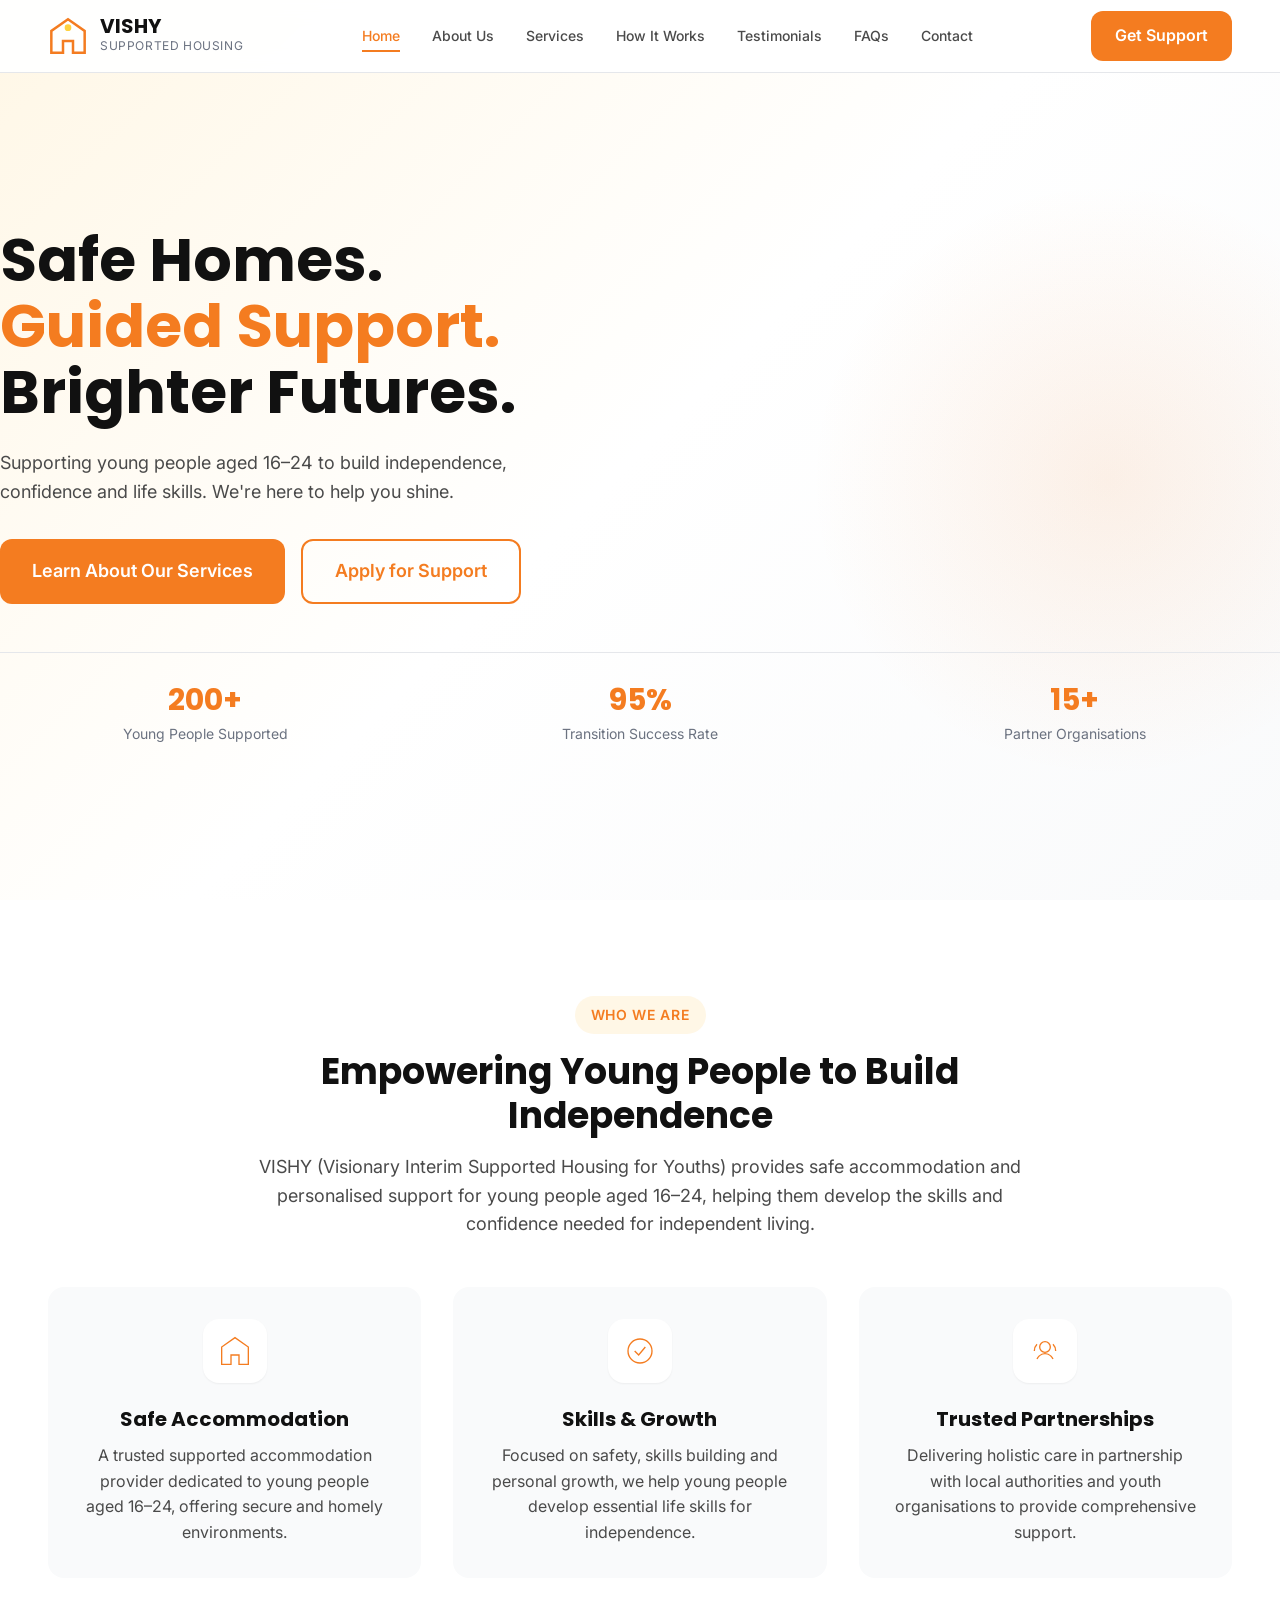
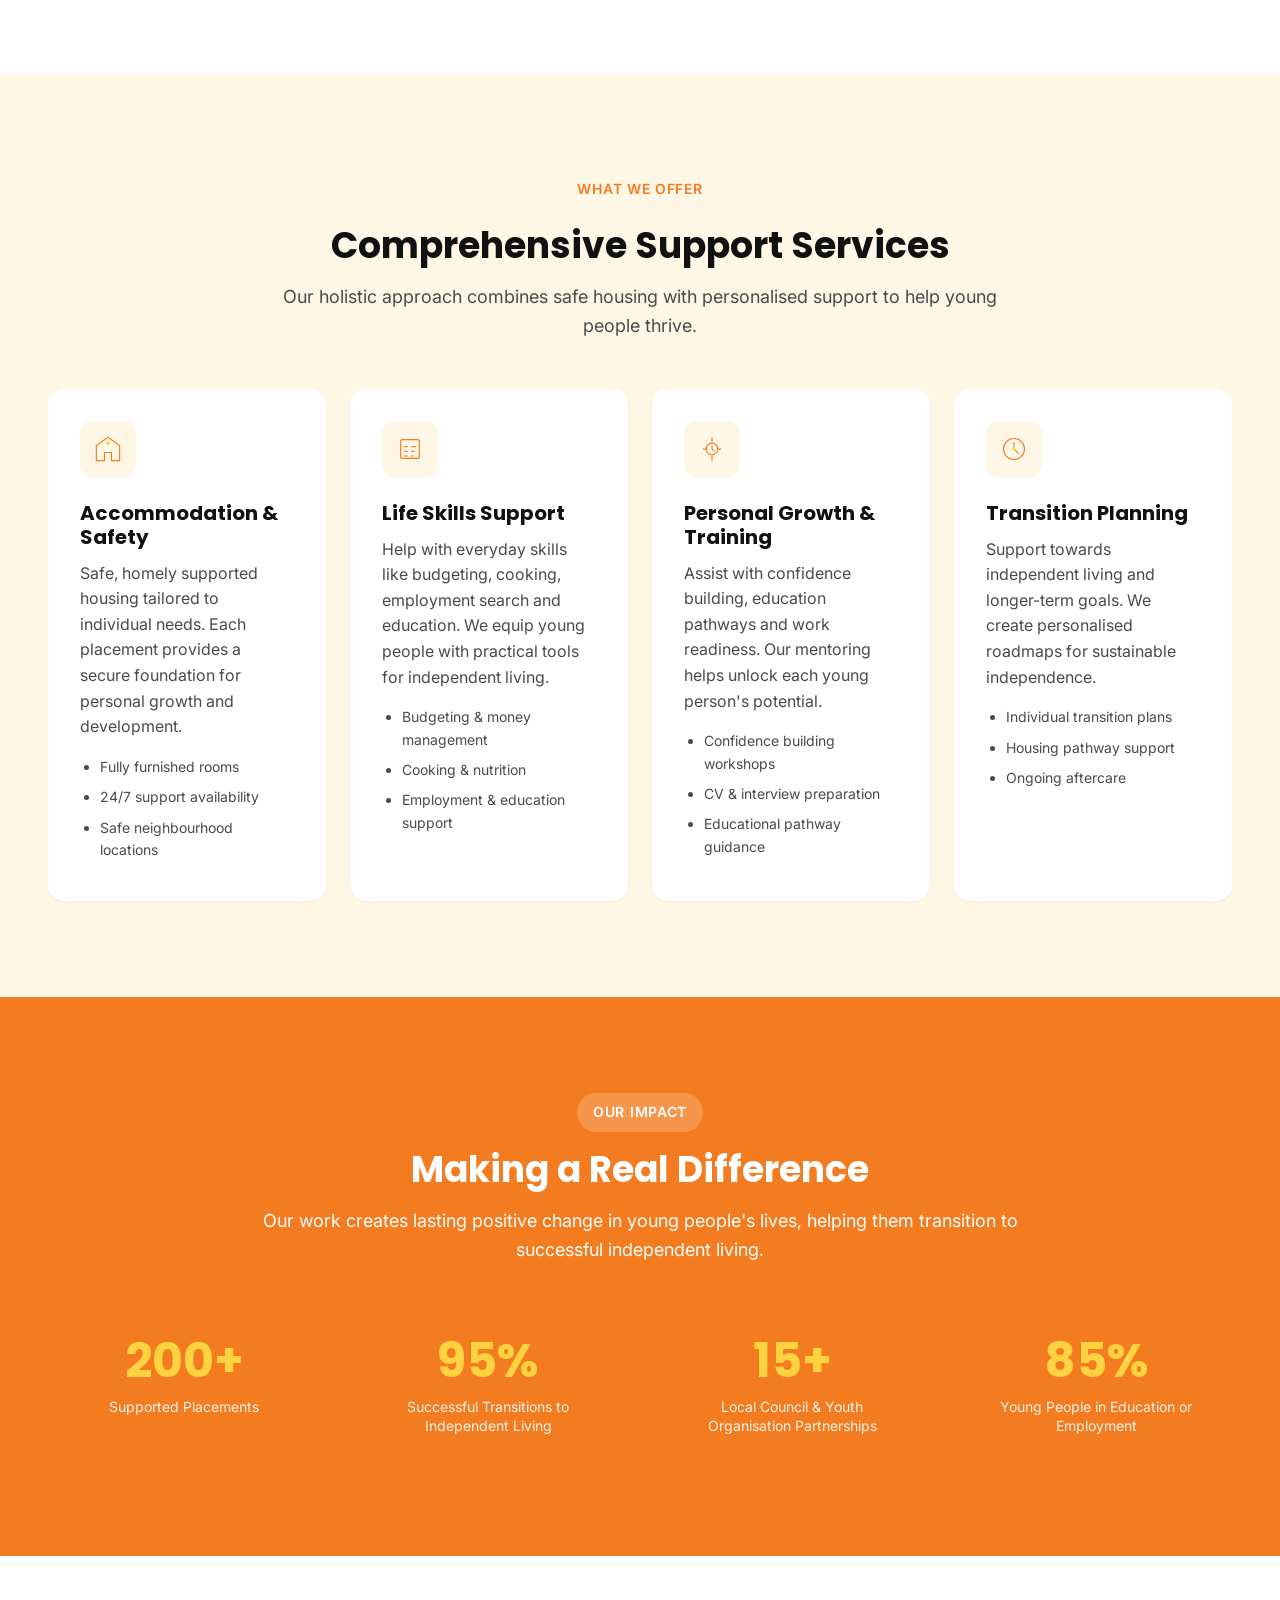
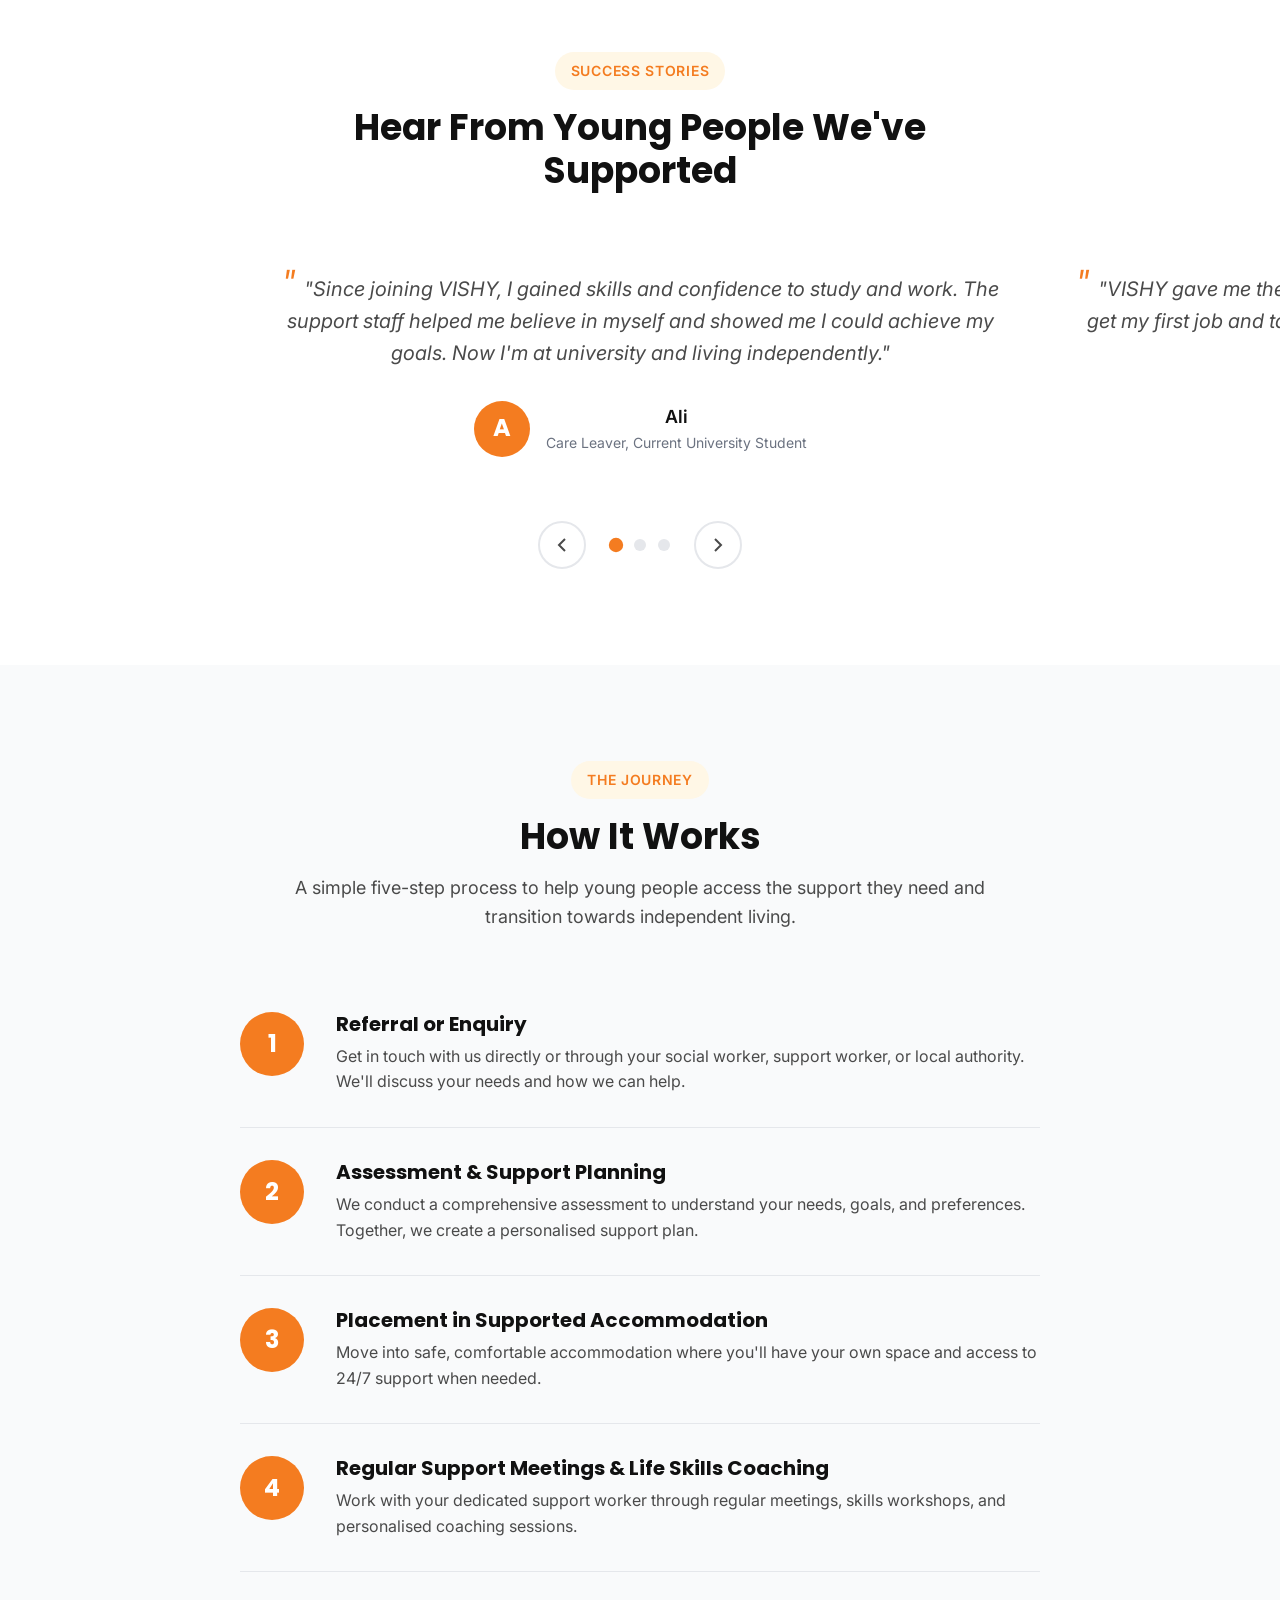
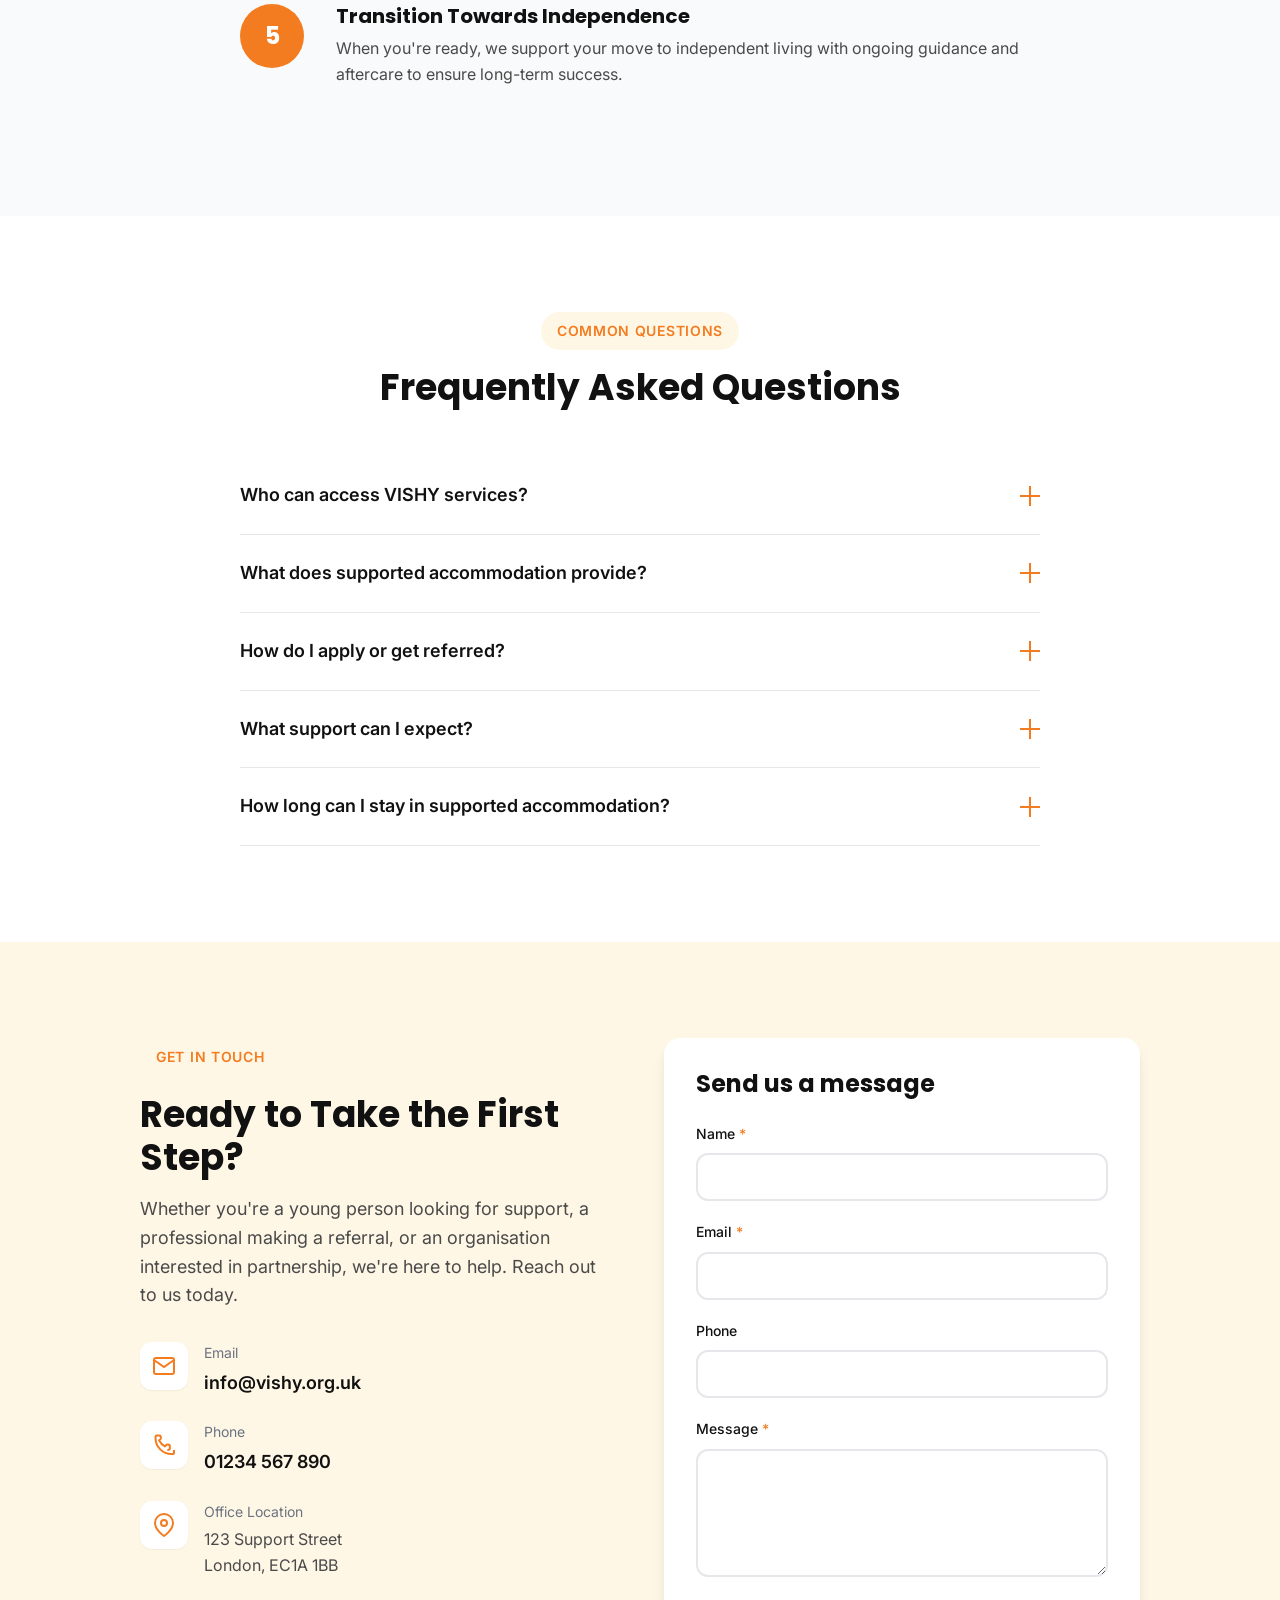
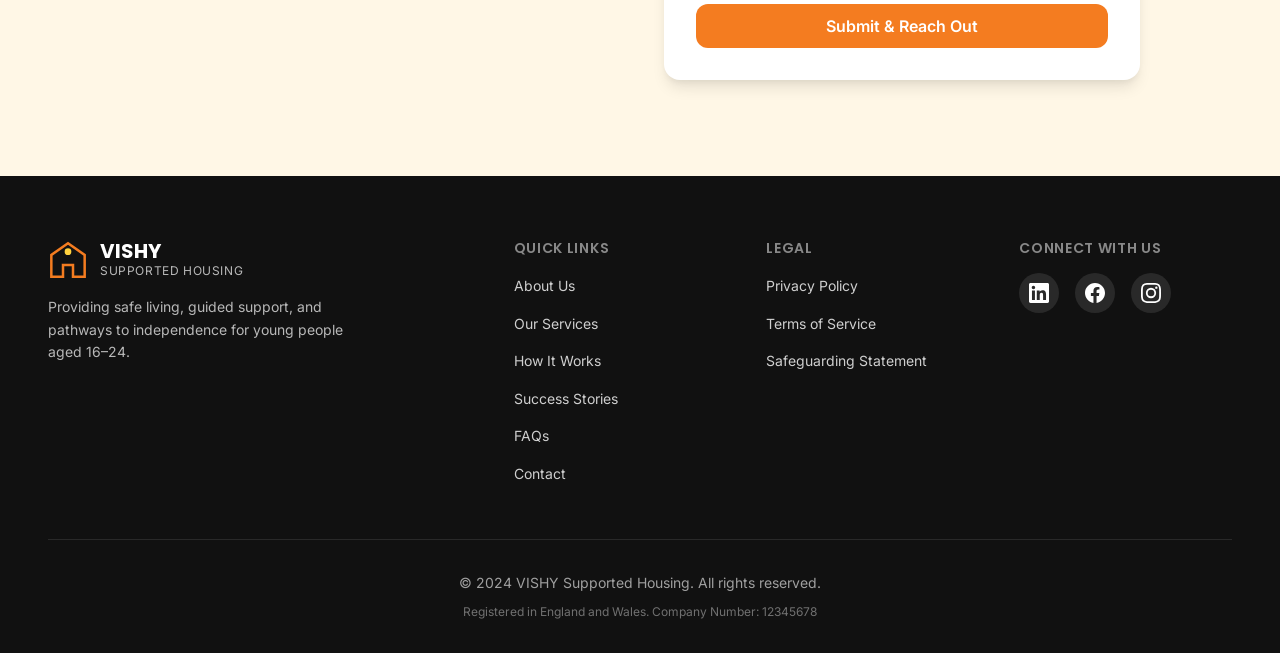
==== index.html @ ad8cf8cb "Initial commit: VISHY Supported Housing Website complete build" ====
<!DOCTYPE html>
<html lang="en">
<head>
  <meta charset="UTF-8">
  <meta name="viewport" content="width=device-width, initial-scale=1.0">
  <meta name="description" content="VISHY - Visionary Interim Supported Housing for Youths. Safe homes, guided support, and brighter futures for young people aged 16-24.">
  <meta name="keywords" content="supported housing, young people, care leavers, youth accommodation, independence, life skills">
  <meta name="author" content="VISHY">
  <meta name="theme-color" content="#F47C20">
  
  <title>VISHY - Safe Homes. Guided Support. Brighter Futures.</title>
  
  <!-- Google Fonts -->
  <link rel="preconnect" href="https://fonts.googleapis.com">
  <link rel="preconnect" href="https://fonts.gstatic.com" crossorigin>
  <link href="https://fonts.googleapis.com/css2?family=Inter:wght@400;500;600;700&family=Poppins:wght@400;500;600;700&display=swap" rel="stylesheet">
  
  <!-- Stylesheet -->
  <link rel="stylesheet" href="css/style.css">
</head>
<body>
  <!-- Skip to main content link for accessibility -->
  <a href="#main-content" class="skip-link">Skip to main content</a>

  <!-- Header & Navigation -->
  <header class="header" role="banner">
    <div class="container header-container">
      <a href="#" class="logo" aria-label="VISHY - Visionary Interim Supported Housing for Youths Home">
        <svg class="logo-icon" viewBox="0 0 48 48" fill="none" xmlns="http://www.w3.org/2000/svg" aria-hidden="true">
          <path d="M24 4L4 18V44H18V30H30V44H44V18L24 4Z" stroke="currentColor" stroke-width="3" fill="none"/>
          <circle cx="24" cy="14" r="4" fill="#FFD23F"/>
        </svg>
        <div class="logo-text">
          <span class="logo-name">VISHY</span>
          <span class="logo-tagline">Supported Housing</span>
        </div>
      </a>

      <nav class="main-nav" role="navigation" aria-label="Main navigation">
        <button class="mobile-menu-toggle" aria-expanded="false" aria-controls="nav-menu" aria-label="Toggle menu">
          <span class="hamburger"></span>
          <span class="hamburger"></span>
          <span class="hamburger"></span>
        </button>
        
        <ul class="nav-menu" id="nav-menu" role="menubar">
          <li role="none"><a href="#home" class="nav-link active" role="menuitem" aria-current="page">Home</a></li>
          <li role="none"><a href="#about" class="nav-link" role="menuitem">About Us</a></li>
          <li role="none"><a href="#services" class="nav-link" role="menuitem">Services</a></li>
          <li role="none"><a href="#how-it-works" class="nav-link" role="menuitem">How It Works</a></li>
          <li role="none"><a href="#testimonials" class="nav-link" role="menuitem">Testimonials</a></li>
          <li role="none"><a href="#faq" class="nav-link" role="menuitem">FAQs</a></li>
          <li role="none"><a href="#contact" class="nav-link" role="menuitem">Contact</a></li>
        </ul>
      </nav>

      <a href="#contact" class="btn btn-primary header-cta">Get Support</a>
    </div>
  </header>

  <main id="main-content">
    <!-- Hero Section -->
    <section id="home" class="hero" aria-labelledby="hero-heading">
      <div class="hero-background" aria-hidden="true">
        <div class="hero-gradient"></div>
      </div>
      <div class="container hero-container">
        <div class="hero-content">
          <h1 id="hero-heading" class="hero-title">
            Safe Homes.<br>
            <span class="highlight">Guided Support.</span><br>
            Brighter Futures.
          </h1>
          <p class="hero-subtitle">
            Supporting young people aged 16–24 to build independence, confidence and life skills. 
            We're here to help you shine.
          </p>
          <div class="hero-ctas">
            <a href="#services" class="btn btn-primary btn-lg">Learn About Our Services</a>
            <a href="#contact" class="btn btn-secondary btn-lg">Apply for Support</a>
          </div>
        </div>
        <div class="hero-stats" role="region" aria-label="Key statistics">
          <div class="stat-item">
            <span class="stat-number">200+</span>
            <span class="stat-label">Young People Supported</span>
          </div>
          <div class="stat-item">
            <span class="stat-number">95%</span>
            <span class="stat-label">Transition Success Rate</span>
          </div>
          <div class="stat-item">
            <span class="stat-number">15+</span>
            <span class="stat-label">Partner Organisations</span>
          </div>
        </div>
      </div>
    </section>

    <!-- About Section -->
    <section id="about" class="about section-padding" aria-labelledby="about-heading">
      <div class="container">
        <div class="section-header">
          <span class="section-tag">Who We Are</span>
          <h2 id="about-heading" class="section-title">Empowering Young People to Build Independence</h2>
          <p class="section-intro">
            VISHY (Visionary Interim Supported Housing for Youths) provides safe accommodation 
            and personalised support for young people aged 16–24, helping them develop the skills 
            and confidence needed for independent living.
          </p>
        </div>

        <div class="about-grid">
          <div class="about-card">
            <div class="about-icon" aria-hidden="true">
              <svg viewBox="0 0 48 48" fill="none">
                <path d="M24 4L4 18V44H18V30H30V44H44V18L24 4Z" stroke="#F47C20" stroke-width="2" fill="none"/>
              </svg>
            </div>
            <h3 class="about-card-title">Safe Accommodation</h3>
            <p class="about-card-text">
              A trusted supported accommodation provider dedicated to young people aged 16–24, 
              offering secure and homely environments.
            </p>
          </div>

          <div class="about-card">
            <div class="about-icon" aria-hidden="true">
              <svg viewBox="0 0 48 48" fill="none">
                <circle cx="24" cy="24" r="18" stroke="#F47C20" stroke-width="2" fill="none"/>
                <path d="M16 24L22 30L32 18" stroke="#F47C20" stroke-width="2" fill="none"/>
              </svg>
            </div>
            <h3 class="about-card-title">Skills & Growth</h3>
            <p class="about-card-text">
              Focused on safety, skills building and personal growth, we help young people 
              develop essential life skills for independence.
            </p>
          </div>

          <div class="about-card">
            <div class="about-icon" aria-hidden="true">
              <svg viewBox="0 0 48 48" fill="none">
                <path d="M12 36C12 36 16 28 24 28C32 28 36 36 36 36" stroke="#F47C20" stroke-width="2" fill="none"/>
                <circle cx="24" cy="18" r="8" stroke="#F47C20" stroke-width="2" fill="none"/>
                <path d="M36 14C38 16 40 20 40 24" stroke="#F47C20" stroke-width="2" fill="none"/>
                <path d="M12 14C10 16 8 20 8 24" stroke="#F47C20" stroke-width="2" fill="none"/>
              </svg>
            </div>
            <h3 class="about-card-title">Trusted Partnerships</h3>
            <p class="about-card-text">
              Delivering holistic care in partnership with local authorities and youth 
              organisations to provide comprehensive support.
            </p>
          </div>
        </div>
      </div>
    </section>

    <!-- Services Section -->
    <section id="services" class="services section-padding" aria-labelledby="services-heading">
      <div class="container">
        <div class="section-header">
          <span class="section-tag">What We Offer</span>
          <h2 id="services-heading" class="section-title">Comprehensive Support Services</h2>
          <p class="section-intro">
            Our holistic approach combines safe housing with personalised support 
            to help young people thrive.
          </p>
        </div>

        <div class="services-grid">
          <article class="service-card">
            <div class="service-icon" aria-hidden="true">
              <svg viewBox="0 0 48 48" fill="none">
                <path d="M24 4L4 18V44H18V30H30V44H44V18L24 4Z" stroke="#F47C20" stroke-width="2" fill="none"/>
                <circle cx="24" cy="14" r="3" fill="#FFD23F"/>
              </svg>
            </div>
            <h3 class="service-title">Accommodation & Safety</h3>
            <p class="service-description">
              Safe, homely supported housing tailored to individual needs. Each placement 
              provides a secure foundation for personal growth and development.
            </p>
            <ul class="service-features">
              <li>Fully furnished rooms</li>
              <li>24/7 support availability</li>
              <li>Safe neighbourhood locations</li>
            </ul>
          </article>

          <article class="service-card">
            <div class="service-icon" aria-hidden="true">
              <svg viewBox="0 0 48 48" fill="none">
                <rect x="8" y="8" width="32" height="32" rx="2" stroke="#F47C20" stroke-width="2" fill="none"/>
                <path d="M14 20H20" stroke="#F47C20" stroke-width="2"/>
                <path d="M14 28H20" stroke="#F47C20" stroke-width="2"/>
                <path d="M14 36H20" stroke="#F47C20" stroke-width="2"/>
                <path d="M26 20L34 20" stroke="#F47C20" stroke-width="2"/>
                <path d="M26 28L32 28" stroke="#F47C20" stroke-width="2"/>
                <path d="M26 36L30 36" stroke="#F47C20" stroke-width="2"/>
              </svg>
            </div>
            <h3 class="service-title">Life Skills Support</h3>
            <p class="service-description">
              Help with everyday skills like budgeting, cooking, employment search and education. 
              We equip young people with practical tools for independent living.
            </p>
            <ul class="service-features">
              <li>Budgeting & money management</li>
              <li>Cooking & nutrition</li>
              <li>Employment & education support</li>
            </ul>
          </article>

          <article class="service-card">
            <div class="service-icon" aria-hidden="true">
              <svg viewBox="0 0 48 48" fill="none">
                <path d="M24 4V12" stroke="#F47C20" stroke-width="2"/>
                <path d="M24 36V44" stroke="#F47C20" stroke-width="2"/>
                <path d="M8 24H16" stroke="#F47C20" stroke-width="2"/>
                <path d="M32 24H40" stroke="#F47C20" stroke-width="2"/>
                <circle cx="24" cy="24" r="10" stroke="#F47C20" stroke-width="2" fill="none"/>
                <path d="M24 18V24L28 28" stroke="#F47C20" stroke-width="2"/>
              </svg>
            </div>
            <h3 class="service-title">Personal Growth & Training</h3>
            <p class="service-description">
              Assist with confidence building, education pathways and work readiness. 
              Our mentoring helps unlock each young person's potential.
            </p>
            <ul class="service-features">
              <li>Confidence building workshops</li>
              <li>CV & interview preparation</li>
              <li>Educational pathway guidance</li>
            </ul>
          </article>

          <article class="service-card">
            <div class="service-icon" aria-hidden="true">
              <svg viewBox="0 0 48 48" fill="none">
                <circle cx="24" cy="24" r="18" stroke="#F47C20" stroke-width="2" fill="none"/>
                <path d="M24 12V24L32 32" stroke="#F47C20" stroke-width="2"/>
                <circle cx="24" cy="24" r="3" fill="#FFD23F"/>
              </svg>
            </div>
            <h3 class="service-title">Transition Planning</h3>
            <p class="service-description">
              Support towards independent living and longer-term goals. We create 
              personalised roadmaps for sustainable independence.
            </p>
            <ul class="service-features">
              <li>Individual transition plans</li>
              <li>Housing pathway support</li>
              <li>Ongoing aftercare</li>
            </ul>
          </article>
        </div>
      </div>
    </section>

    <!-- Impact Section -->
    <section id="impact" class="impact section-padding" aria-labelledby="impact-heading">
      <div class="container">
        <div class="section-header">
          <span class="section-tag">Our Impact</span>
          <h2 id="impact-heading" class="section-title">Making a Real Difference</h2>
          <p class="section-intro">
            Our work creates lasting positive change in young people's lives, 
            helping them transition to successful independent living.
          </p>
        </div>

        <div class="impact-stats">
          <div class="impact-stat">
            <span class="impact-number" aria-label="Over 200">200+</span>
            <span class="impact-label">Supported Placements</span>
          </div>
          <div class="impact-stat">
            <span class="impact-number" aria-label="95 percent">95%</span>
            <span class="impact-label">Successful Transitions to Independent Living</span>
          </div>
          <div class="impact-stat">
            <span class="impact-number" aria-label="Over 15">15+</span>
            <span class="impact-label">Local Council & Youth Organisation Partnerships</span>
          </div>
          <div class="impact-stat">
            <span class="impact-number" aria-label="85 percent">85%</span>
            <span class="impact-label">Young People in Education or Employment</span>
          </div>
        </div>
      </div>
    </section>

    <!-- Testimonials Section -->
    <section id="testimonials" class="testimonials section-padding" aria-labelledby="testimonials-heading">
      <div class="container">
        <div class="section-header">
          <span class="section-tag">Success Stories</span>
          <h2 id="testimonials-heading" class="section-title">Hear From Young People We've Supported</h2>
        </div>

        <div class="testimonials-carousel" role="region" aria-label="Testimonials carousel">
          <div class="testimonials-track" id="testimonials-track">
            <article class="testimonial-card" aria-label="Testimonial from Ali">
              <blockquote class="testimonial-quote">
                <p>"Since joining VISHY, I gained skills and confidence to study and work. 
                The support staff helped me believe in myself and showed me I could achieve my goals. 
                Now I'm at university and living independently."</p>
              </blockquote>
              <footer class="testimonial-author">
                <div class="author-avatar" aria-hidden="true">
                  <span>A</span>
                </div>
                <div class="author-info">
                  <cite class="author-name">Ali</cite>
                  <span class="author-role">Care Leaver, Current University Student</span>
                </div>
              </footer>
            </article>

            <article class="testimonial-card" aria-label="Testimonial from Jordan">
              <blockquote class="testimonial-quote">
                <p>"VISHY gave me the stability I needed to focus on my future. 
                They helped me get my first job and taught me how to manage my money. 
                I'm now in my own flat and doing really well."</p>
              </blockquote>
              <footer class="testimonial-author">
                <div class="author-avatar" aria-hidden="true">
                  <span>J</span>
                </div>
                <div class="author-info">
                  <cite class="author-name">Jordan</cite>
                  <span class="author-role">Former Resident, Now Independent</span>
                </div>
              </footer>
            </article>

            <article class="testimonial-card" aria-label="Testimonial from Sarah">
              <blockquote class="testimonial-quote">
                <p>"The staff at VISHY really cared about me. They listened and helped me 
                work through my challenges. I learned so much about myself and what I'm capable of. 
                I'll always be grateful for their support."</p>
              </blockquote>
              <footer class="testimonial-author">
                <div class="author-avatar" aria-hidden="true">
                  <span>S</span>
                </div>
                <div class="author-info">
                  <cite class="author-name">Sarah</cite>
                  <span class="author-role">Former Resident, Healthcare Apprentice</span>
                </div>
              </footer>
            </article>
          </div>

          <div class="carousel-controls">
            <button class="carousel-btn carousel-prev" aria-label="Previous testimonial" aria-controls="testimonials-track">
              <svg viewBox="0 0 24 24" fill="none" aria-hidden="true">
                <path d="M15 18L9 12L15 6" stroke="currentColor" stroke-width="2"/>
              </svg>
            </button>
            <div class="carousel-dots" role="tablist" aria-label="Testimonial navigation">
              <button class="carousel-dot active" aria-label="Go to testimonial 1" aria-selected="true" role="tab" aria-controls="testimonials-track"></button>
              <button class="carousel-dot" aria-label="Go to testimonial 2" aria-selected="false" role="tab" aria-controls="testimonials-track"></button>
              <button class="carousel-dot" aria-label="Go to testimonial 3" aria-selected="false" role="tab" aria-controls="testimonials-track"></button>
            </div>
            <button class="carousel-btn carousel-next" aria-label="Next testimonial" aria-controls="testimonials-track">
              <svg viewBox="0 0 24 24" fill="none" aria-hidden="true">
                <path d="M9 18L15 12L9 6" stroke="currentColor" stroke-width="2"/>
              </svg>
            </button>
          </div>
        </div>
      </div>
    </section>

    <!-- How It Works Section -->
    <section id="how-it-works" class="how-it-works section-padding" aria-labelledby="how-it-works-heading">
      <div class="container">
        <div class="section-header">
          <span class="section-tag">The Journey</span>
          <h2 id="how-it-works-heading" class="section-title">How It Works</h2>
          <p class="section-intro">
            A simple five-step process to help young people access the support they need 
            and transition towards independent living.
          </p>
        </div>

        <div class="steps-container">
          <div class="step">
            <div class="step-number" aria-hidden="true">1</div>
            <div class="step-content">
              <h3 class="step-title">Referral or Enquiry</h3>
              <p class="step-description">
                Get in touch with us directly or through your social worker, support worker, 
                or local authority. We'll discuss your needs and how we can help.
              </p>
            </div>
          </div>

          <div class="step">
            <div class="step-number" aria-hidden="true">2</div>
            <div class="step-content">
              <h3 class="step-title">Assessment & Support Planning</h3>
              <p class="step-description">
                We conduct a comprehensive assessment to understand your needs, goals, and preferences. 
                Together, we create a personalised support plan.
              </p>
            </div>
          </div>

          <div class="step">
            <div class="step-number" aria-hidden="true">3</div>
            <div class="step-content">
              <h3 class="step-title">Placement in Supported Accommodation</h3>
              <p class="step-description">
                Move into safe, comfortable accommodation where you'll have your own space 
                and access to 24/7 support when needed.
              </p>
            </div>
          </div>

          <div class="step">
            <div class="step-number" aria-hidden="true">4</div>
            <div class="step-content">
              <h3 class="step-title">Regular Support Meetings & Life Skills Coaching</h3>
              <p class="step-description">
                Work with your dedicated support worker through regular meetings, 
                skills workshops, and personalised coaching sessions.
              </p>
            </div>
          </div>

          <div class="step">
            <div class="step-number" aria-hidden="true">5</div>
            <div class="step-content">
              <h3 class="step-title">Transition Towards Independence</h3>
              <p class="step-description">
                When you're ready, we support your move to independent living with ongoing 
                guidance and aftercare to ensure long-term success.
              </p>
            </div>
          </div>
        </div>
      </div>
    </section>

    <!-- FAQ Section -->
    <section id="faq" class="faq section-padding" aria-labelledby="faq-heading">
      <div class="container">
        <div class="section-header">
          <span class="section-tag">Common Questions</span>
          <h2 id="faq-heading" class="section-title">Frequently Asked Questions</h2>
        </div>

        <div class="faq-container">
          <details class="faq-item">
            <summary class="faq-question">
              <span>Who can access VISHY services?</span>
              <span class="faq-icon" aria-hidden="true"></span>
            </summary>
            <div class="faq-answer">
              <p>
                VISHY supports young people aged 16–24, particularly care leavers, 
                those at risk of homelessness, and young people transitioning from 
                residential care or family breakdown. We work with local authorities, 
                youth services, and social care teams to provide placements for those 
                who need supported accommodation.
              </p>
            </div>
          </details>

          <details class="faq-item">
            <summary class="faq-question">
              <span>What does supported accommodation provide?</span>
              <span class="faq-icon" aria-hidden="true"></span>
            </summary>
            <div class="faq-answer">
              <p>
                Our supported accommodation provides: a fully furnished private room, 
                access to shared living spaces (kitchen, bathroom, lounge), 24/7 support 
                availability, regular one-to-one support sessions, life skills training, 
                help with education and employment, and a pathway to independent living. 
                All our properties are in safe, accessible locations.
              </p>
            </div>
          </details>

          <details class="faq-item">
            <summary class="faq-question">
              <span>How do I apply or get referred?</span>
              <span class="faq-icon" aria-hidden="true"></span>
            </summary>
            <div class="faq-answer">
              <p>
                You can access our services through several routes: local authority referral, 
                social worker referral, youth service referral, or self-referral by contacting 
                us directly. We accept referrals from all local authorities and partner organisations. 
                Simply get in touch via our contact form or phone, and we'll guide you through 
                the process.
              </p>
            </div>
          </details>

          <details class="faq-item">
            <summary class="faq-question">
              <span>What support can I expect?</span>
              <span class="faq-icon" aria-hidden="true"></span>
            </summary>
            <div class="faq-answer">
              <p>
                Every young person receives personalised support including: a dedicated keyworker, 
                weekly support meetings (minimum), help with practical skills like cooking and budgeting, 
                emotional wellbeing support, education and employment guidance, help accessing healthcare 
                and other services, support with housing applications for independent living, and 
                aftercare support even after you've moved on.
              </p>
            </div>
          </details>

          <details class="faq-item">
            <summary class="faq-question">
              <span>How long can I stay in supported accommodation?</span>
              <span class="faq-icon" aria-hidden="true"></span>
            </summary>
            <div class="faq-answer">
              <p>
                Placement length varies depending on individual needs and local authority arrangements. 
                Typically, young people stay between 6 months and 2 years. Our focus is on supporting 
                you to develop the skills and confidence you need for independent living. We'll work 
                with you to create a transition plan and prepare you for your next steps.
              </p>
            </div>
          </details>
        </div>
      </div>
    </section>

    <!-- Contact Section -->
    <section id="contact" class="contact section-padding" aria-labelledby="contact-heading">
      <div class="container">
        <div class="contact-wrapper">
          <div class="contact-info">
            <span class="section-tag">Get In Touch</span>
            <h2 id="contact-heading" class="section-title">Ready to Take the First Step?</h2>
            <p class="contact-intro">
              Whether you're a young person looking for support, a professional making a referral, 
              or an organisation interested in partnership, we're here to help. Reach out to us today.
            </p>

            <div class="contact-methods">
              <div class="contact-method">
                <div class="contact-icon" aria-hidden="true">
                  <svg viewBox="0 0 24 24" fill="none">
                    <path d="M4 4H20C21.1 4 22 4.9 22 6V18C22 19.1 21.1 20 20 20H4C2.9 20 2 19.1 2 18V6C2 4.9 2.9 4 4 4Z" stroke="#F47C20" stroke-width="2"/>
                    <path d="M22 6L12 13L2 6" stroke="#F47C20" stroke-width="2"/>
                  </svg>
                </div>
                <div class="contact-details">
                  <span class="contact-label">Email</span>
                  <a href="mailto:info@vishy.org.uk" class="contact-link">info@vishy.org.uk</a>
                </div>
              </div>

              <div class="contact-method">
                <div class="contact-icon" aria-hidden="true">
                  <svg viewBox="0 0 24 24" fill="none">
                    <path d="M22 16.92V19.92C22 20.4704 21.6041 20.9418 21.072 20.9923C20.5417 21.0426 20.0237 21.0668 19.52 21.0668C10.6973 21.0668 3.53317 13.9027 3.53317 5.08C3.53317 4.57633 3.5574 4.05833 3.60773 3.528C3.65817 2.99586 4.12957 2.6 4.68 2.6H7.68C8.17217 2.6 8.5794 2.96186 8.62733 3.452C8.672 3.91033 8.7446 4.36167 8.84333 4.803C8.9496 5.27933 8.81907 5.7854 8.4768 6.14567L7.13367 7.4888C8.4038 9.933 10.493 12.0222 12.9372 13.2923L14.2803 11.9492C14.6406 11.6069 15.1467 11.4764 15.623 11.5827C16.0643 11.6814 16.5157 11.754 16.974 11.7987C17.4641 11.8466 17.826 12.2539 17.826 12.746V15.746C17.826 16.2964 17.4301 16.7678 16.898 16.8182C16.3677 16.8685 15.8497 16.8927 15.346 16.8927" stroke="#F47C20" stroke-width="2"/>
                  </svg>
                </div>
                <div class="contact-details">
                  <span class="contact-label">Phone</span>
                  <a href="tel:+441234567890" class="contact-link">01234 567 890</a>
                </div>
              </div>

              <div class="contact-method">
                <div class="contact-icon" aria-hidden="true">
                  <svg viewBox="0 0 24 24" fill="none">
                    <path d="M21 10C21 17 12 23 12 23C12 23 3 17 3 10C3 5.02943 7.02943 1 12 1C16.9706 1 21 5.02943 21 10Z" stroke="#F47C20" stroke-width="2"/>
                    <circle cx="12" cy="10" r="3" stroke="#F47C20" stroke-width="2"/>
                  </svg>
                </div>
                <div class="contact-details">
                  <span class="contact-label">Office Location</span>
                  <address>
                    123 Support Street<br>
                    London, EC1A 1BB
                  </address>
                </div>
              </div>
            </div>
          </div>

          <form class="contact-form" aria-label="Contact form">
            <h3 class="form-title">Send us a message</h3>
            
            <div class="form-group">
              <label for="name" class="form-label">Name <span aria-label="required">*</span></label>
              <input type="text" id="name" name="name" class="form-input" required aria-required="true">
            </div>

            <div class="form-group">
              <label for="email" class="form-label">Email <span aria-label="required">*</span></label>
              <input type="email" id="email" name="email" class="form-input" required aria-required="true">
            </div>

            <div class="form-group">
              <label for="phone" class="form-label">Phone</label>
              <input type="tel" id="phone" name="phone" class="form-input">
            </div>

            <div class="form-group">
              <label for="message" class="form-label">Message <span aria-label="required">*</span></label>
              <textarea id="message" name="message" class="form-textarea" rows="5" required aria-required="true"></textarea>
            </div>

            <button type="submit" class="btn btn-primary btn-full">Submit & Reach Out</button>
          </form>
        </div>
      </div>
    </section>
  </main>

  <!-- Footer -->
  <footer class="footer" role="contentinfo">
    <div class="container">
      <div class="footer-content">
        <div class="footer-brand">
          <a href="#" class="logo footer-logo" aria-label="VISHY Home">
            <svg class="logo-icon" viewBox="0 0 48 48" fill="none" xmlns="http://www.w3.org/2000/svg" aria-hidden="true">
              <path d="M24 4L4 18V44H18V30H30V44H44V18L24 4Z" stroke="currentColor" stroke-width="3" fill="none"/>
              <circle cx="24" cy="14" r="4" fill="#FFD23F"/>
            </svg>
            <div class="logo-text">
              <span class="logo-name">VISHY</span>
              <span class="logo-tagline">Supported Housing</span>
            </div>
          </a>
          <p class="footer-mission">
            Providing safe living, guided support, and pathways to independence 
            for young people aged 16–24.
          </p>
        </div>

        <nav class="footer-nav" aria-label="Footer navigation">
          <h3 class="footer-nav-title">Quick Links</h3>
          <ul class="footer-links">
            <li><a href="#about">About Us</a></li>
            <li><a href="#services">Our Services</a></li>
            <li><a href="#how-it-works">How It Works</a></li>
            <li><a href="#testimonials">Success Stories</a></li>
            <li><a href="#faq">FAQs</a></li>
            <li><a href="#contact">Contact</a></li>
          </ul>
        </nav>

        <div class="footer-legal">
          <h3 class="footer-nav-title">Legal</h3>
          <ul class="footer-links">
            <li><a href="#privacy">Privacy Policy</a></li>
            <li><a href="#terms">Terms of Service</a></li>
            <li><a href="#safeguarding">Safeguarding Statement</a></li>
          </ul>
        </div>

        <div class="footer-social">
          <h3 class="footer-nav-title">Connect With Us</h3>
          <div class="social-links">
            <a href="#" class="social-link" aria-label="LinkedIn">
              <svg viewBox="0 0 24 24" fill="currentColor" aria-hidden="true">
                <path d="M20.447 20.452h-3.554v-5.569c0-1.328-.027-3.037-1.852-3.037-1.853 0-2.136 1.445-2.136 2.939v5.667H9.351V9h3.414v1.561h.046c.477-.9 1.637-1.85 3.37-1.85 3.601 0 4.267 2.37 4.267 5.455v6.286zM5.337 7.433c-1.144 0-2.063-.926-2.063-2.065 0-1.138.92-2.063 2.063-2.063 1.14 0 2.064.925 2.064 2.063 0 1.139-.925 2.065-2.064 2.065zm1.782 13.019H3.555V9h3.564v11.452zM22.225 0H1.771C.792 0 0 .774 0 1.729v20.542C0 23.227.792 24 1.771 24h20.451C23.2 24 24 23.227 24 22.271V1.729C24 .774 23.2 0 22.222 0h.003z"/>
              </svg>
            </a>
            <a href="#" class="social-link" aria-label="Facebook">
              <svg viewBox="0 0 24 24" fill="currentColor" aria-hidden="true">
                <path d="M24 12.073c0-6.627-5.373-12-12-12s-12 5.373-12 12c0 5.99 4.388 10.954 10.125 11.854v-8.385H7.078v-3.47h3.047V9.43c0-3.007 1.792-4.669 4.533-4.669 1.312 0 2.686.235 2.686.235v2.953H15.83c-1.491 0-1.956.925-1.956 1.874v2.25h3.328l-.532 3.47h-2.796v8.385C19.612 23.027 24 18.062 24 12.073z"/>
              </svg>
            </a>
            <a href="#" class="social-link" aria-label="Instagram">
              <svg viewBox="0 0 24 24" fill="currentColor" aria-hidden="true">
                <path d="M12 2.163c3.204 0 3.584.012 4.85.07 3.252.148 4.771 1.691 4.919 4.919.058 1.265.069 1.645.069 4.849 0 3.205-.012 3.584-.069 4.849-.149 3.225-1.664 4.771-4.919 4.919-1.266.058-1.644.07-4.85.07-3.204 0-3.584-.012-4.849-.07-3.26-.149-4.771-1.699-4.919-4.92-.058-1.265-.07-1.644-.07-4.849 0-3.204.013-3.583.07-4.849.149-3.227 1.664-4.771 4.919-4.919 1.266-.057 1.645-.069 4.849-.069zM12 0C8.741 0 8.333.014 7.053.072 2.695.272.273 2.69.073 7.052.014 8.333 0 8.741 0 12c0 3.259.014 3.668.072 4.948.2 4.358 2.618 6.78 6.98 6.98C8.333 23.986 8.741 24 12 24c3.259 0 3.668-.014 4.948-.072 4.354-.2 6.782-2.618 6.979-6.98.059-1.28.073-1.689.073-4.948 0-3.259-.014-3.667-.072-4.947-.196-4.354-2.617-6.78-6.979-6.98C15.668.014 15.259 0 12 0zm0 5.838a6.162 6.162 0 100 12.324 6.162 6.162 0 000-12.324zM12 16a4 4 0 110-8 4 4 0 010 8zm6.406-11.845a1.44 1.44 0 100 2.881 1.44 1.44 0 000-2.881z"/>
              </svg>
            </a>
          </div>
        </div>
      </div>

      <div class="footer-bottom">
        <p class="copyright">© 2024 VISHY Supported Housing. All rights reserved.</p>
        <p class="company-info">Registered in England and Wales. Company Number: 12345678</p>
      </div>
    </div>
  </footer>

  <!-- JavaScript -->
  <script src="js/main.js"></script>
</body>
</html>
---- css/style.css ----
/* ========================================
   VISHY Supported Housing Website
   Brand Colors:
   Primary: #F47C20 (Orange)
   Secondary: #FFD23F (Yellow)
   Text Dark: #111111
   Background Light: #FFFFFF
   Support Color: #FFF7E6
   ======================================== */

/* CSS Custom Properties */
:root {
  /* Brand Colors */
  --color-primary: #F47C20;
  --color-primary-dark: #D96A10;
  --color-primary-light: #F79B4C;
  --color-secondary: #FFD23F;
  --color-secondary-light: #FFE066;
  --color-text-dark: #111111;
  --color-text-medium: #4A4A4A;
  --color-text-light: #6B7280;
  --color-background: #FFFFFF;
  --color-background-alt: #FFF7E6;
  --color-background-subtle: #F9FAFB;
  --color-border: #E5E7EB;
  
  /* Typography */
  --font-heading: 'Poppins', sans-serif;
  --font-body: 'Inter', sans-serif;
  
  /* Font Sizes */
  --text-xs: 0.75rem;
  --text-sm: 0.875rem;
  --text-base: 1rem;
  --text-lg: 1.125rem;
  --text-xl: 1.25rem;
  --text-2xl: 1.5rem;
  --text-3xl: 1.875rem;
  --text-4xl: 2.25rem;
  --text-5xl: 3rem;
  --text-6xl: 3.75rem;
  
  /* Font Weights */
  --font-normal: 400;
  --font-medium: 500;
  --font-semibold: 600;
  --font-bold: 700;
  
  /* Spacing */
  --space-1: 0.25rem;
  --space-2: 0.5rem;
  --space-3: 0.75rem;
  --space-4: 1rem;
  --space-5: 1.25rem;
  --space-6: 1.5rem;
  --space-8: 2rem;
  --space-10: 2.5rem;
  --space-12: 3rem;
  --space-16: 4rem;
  --space-20: 5rem;
  --space-24: 6rem;
  
  /* Border Radius */
  --radius-sm: 0.25rem;
  --radius-md: 0.5rem;
  --radius-lg: 0.75rem;
  --radius-xl: 1rem;
  --radius-2xl: 1.5rem;
  --radius-full: 9999px;
  
  /* Shadows */
  --shadow-sm: 0 1px 2px 0 rgba(0, 0, 0, 0.05);
  --shadow-md: 0 4px 6px -1px rgba(0, 0, 0, 0.1), 0 2px 4px -1px rgba(0, 0, 0, 0.06);
  --shadow-lg: 0 10px 15px -3px rgba(0, 0, 0, 0.1), 0 4px 6px -2px rgba(0, 0, 0, 0.05);
  --shadow-xl: 0 20px 25px -5px rgba(0, 0, 0, 0.1), 0 10px 10px -5px rgba(0, 0, 0, 0.04);
  
  /* Transitions */
  --transition-fast: 150ms ease;
  --transition-base: 200ms ease;
  --transition-slow: 300ms ease;
  
  /* Z-index Scale */
  --z-dropdown: 100;
  --z-sticky: 200;
  --z-fixed: 300;
  --z-modal-backdrop: 400;
  --z-modal: 500;
  --z-popover: 600;
  --z-tooltip: 700;
}

/* ========================================
   Reset & Base Styles
   ======================================== */
*,
*::before,
*::after {
  box-sizing: border-box;
  margin: 0;
  padding: 0;
}

html {
  scroll-behavior: smooth;
  font-size: 16px;
}

body {
  font-family: var(--font-body);
  font-size: var(--text-base);
  line-height: 1.6;
  color: var(--color-text-dark);
  background-color: var(--color-background);
  -webkit-font-smoothing: antialiased;
  -moz-osx-font-smoothing: grayscale;
}

img {
  max-width: 100%;
  height: auto;
  display: block;
}

a {
  color: var(--color-primary);
  text-decoration: none;
  transition: color var(--transition-base);
}

a:hover,
a:focus {
  color: var(--color-primary-dark);
}

a:focus-visible {
  outline: 2px solid var(--color-primary);
  outline-offset: 2px;
}

ul,
ol {
  list-style: none;
}

button {
  font-family: inherit;
  cursor: pointer;
  border: none;
  background: none;
}

button:focus-visible {
  outline: 2px solid var(--color-primary);
  outline-offset: 2px;
}

input,
textarea {
  font-family: inherit;
  font-size: inherit;
}

/* ========================================
   Accessibility
   ======================================== */
.skip-link {
  position: absolute;
  top: -100%;
  left: 50%;
  transform: translateX(-50%);
  background: var(--color-primary);
  color: white;
  padding: var(--space-3) var(--space-6);
  border-radius: var(--radius-md);
  font-weight: var(--font-medium);
  z-index: 1000;
  transition: top var(--transition-base);
}

.skip-link:focus {
  top: var(--space-4);
}

/* High contrast focus indicators */
*:focus-visible {
  outline: 3px solid var(--color-primary);
  outline-offset: 3px;
}

/* Screen reader only */
.sr-only {
  position: absolute;
  width: 1px;
  height: 1px;
  padding: 0;
  margin: -1px;
  overflow: hidden;
  clip: rect(0, 0, 0, 0);
  white-space: nowrap;
  border: 0;
}

/* Reduced motion preference */
@media (prefers-reduced-motion: reduce) {
  *,
  *::before,
  *::after {
    animation-duration: 0.01ms !important;
    animation-iteration-count: 1 !important;
    transition-duration: 0.01ms !important;
    scroll-behavior: auto !important;
  }
}

/* ========================================
   Layout & Container
   ======================================== */
.container {
  width: 100%;
  max-width: 1280px;
  margin: 0 auto;
  padding: 0 var(--space-6);
}

@media (min-width: 640px) {
  .container {
    padding: 0 var(--space-8);
  }
}

@media (min-width: 1024px) {
  .container {
    padding: 0 var(--space-12);
  }
}

.section-padding {
  padding: var(--space-16) 0;
}

@media (min-width: 768px) {
  .section-padding {
    padding: var(--space-20) 0;
  }
}

@media (min-width: 1024px) {
  .section-padding {
    padding: var(--space-24) 0;
  }
}

/* ========================================
   Typography
   ======================================== */
h1, h2, h3, h4, h5, h6 {
  font-family: var(--font-heading);
  font-weight: var(--font-bold);
  line-height: 1.2;
  color: var(--color-text-dark);
}

h1 {
  font-size: var(--text-4xl);
}

h2 {
  font-size: var(--text-3xl);
}

h3 {
  font-size: var(--text-2xl);
}

@media (min-width: 768px) {
  h1 {
    font-size: var(--text-5xl);
  }
  
  h2 {
    font-size: var(--text-4xl);
  }
}

@media (min-width: 1024px) {
  h1 {
    font-size: var(--text-6xl);
  }
}

p {
  margin-bottom: var(--space-4);
}

p:last-child {
  margin-bottom: 0;
}

/* ========================================
   Section Headers
   ======================================== */
.section-header {
  text-align: center;
  max-width: 768px;
  margin: 0 auto var(--space-12);
}

.section-tag {
  display: inline-block;
  background: var(--color-background-alt);
  color: var(--color-primary);
  font-size: var(--text-sm);
  font-weight: var(--font-semibold);
  text-transform: uppercase;
  letter-spacing: 0.05em;
  padding: var(--space-2) var(--space-4);
  border-radius: var(--radius-full);
  margin-bottom: var(--space-4);
}

.section-title {
  margin-bottom: var(--space-4);
}

.section-intro {
  font-size: var(--text-lg);
  color: var(--color-text-medium);
}

/* ========================================
   Buttons
   ======================================== */
.btn {
  display: inline-flex;
  align-items: center;
  justify-content: center;
  padding: var(--space-3) var(--space-6);
  font-size: var(--text-base);
  font-weight: var(--font-semibold);
  border-radius: var(--radius-lg);
  transition: all var(--transition-base);
  text-align: center;
}

.btn-primary {
  background-color: var(--color-primary);
  color: white;
}

.btn-primary:hover,
.btn-primary:focus {
  background-color: var(--color-primary-dark);
  color: white;
  transform: translateY(-2px);
  box-shadow: var(--shadow-md);
}

.btn-secondary {
  background-color: transparent;
  color: var(--color-primary);
  border: 2px solid var(--color-primary);
}

.btn-secondary:hover,
.btn-secondary:focus {
  background-color: var(--color-primary);
  color: white;
}

.btn-lg {
  padding: var(--space-4) var(--space-8);
  font-size: var(--text-lg);
}

.btn-full {
  width: 100%;
}

/* ========================================
   Header & Navigation
   ======================================== */
.header {
  position: fixed;
  top: 0;
  left: 0;
  right: 0;
  background: rgba(255, 255, 255, 0.95);
  backdrop-filter: blur(10px);
  border-bottom: 1px solid var(--color-border);
  z-index: var(--z-sticky);
  transition: box-shadow var(--transition-base);
}

.header.scrolled {
  box-shadow: var(--shadow-md);
}

.header-container {
  display: flex;
  align-items: center;
  justify-content: space-between;
  height: 72px;
}

.logo {
  display: flex;
  align-items: center;
  gap: var(--space-3);
  color: var(--color-text-dark);
}

.logo:hover,
.logo:focus {
  color: var(--color-text-dark);
}

.logo-icon {
  width: 40px;
  height: 40px;
  color: var(--color-primary);
}

.logo-text {
  display: flex;
  flex-direction: column;
}

.logo-name {
  font-family: var(--font-heading);
  font-size: var(--text-xl);
  font-weight: var(--font-bold);
  line-height: 1;
}

.logo-tagline {
  font-size: var(--text-xs);
  color: var(--color-text-light);
  text-transform: uppercase;
  letter-spacing: 0.05em;
}

/* Navigation */
.main-nav {
  display: flex;
  align-items: center;
}

.nav-menu {
  display: none;
  gap: var(--space-8);
}

.nav-link {
  font-size: var(--text-sm);
  font-weight: var(--font-medium);
  color: var(--color-text-medium);
  padding: var(--space-2) 0;
  position: relative;
}

.nav-link::after {
  content: '';
  position: absolute;
  bottom: 0;
  left: 0;
  width: 0;
  height: 2px;
  background: var(--color-primary);
  transition: width var(--transition-base);
}

.nav-link:hover,
.nav-link:focus,
.nav-link.active {
  color: var(--color-primary);
}

.nav-link:hover::after,
.nav-link:focus::after,
.nav-link.active::after {
  width: 100%;
}

.header-cta {
  display: none;
}

/* Mobile Menu Toggle */
.mobile-menu-toggle {
  display: flex;
  flex-direction: column;
  gap: 5px;
  padding: var(--space-2);
  background: none;
  border: none;
  cursor: pointer;
}

.hamburger {
  display: block;
  width: 24px;
  height: 2px;
  background: var(--color-text-dark);
  transition: all var(--transition-base);
}

.mobile-menu-toggle[aria-expanded="true"] .hamburger:nth-child(1) {
  transform: rotate(45deg) translate(5px, 5px);
}

.mobile-menu-toggle[aria-expanded="true"] .hamburger:nth-child(2) {
  opacity: 0;
}

.mobile-menu-toggle[aria-expanded="true"] .hamburger:nth-child(3) {
  transform: rotate(-45deg) translate(5px, -5px);
}

/* Mobile Navigation */
@media (max-width: 1023px) {
  .nav-menu {
    display: flex;
    flex-direction: column;
    position: absolute;
    top: 72px;
    left: 0;
    right: 0;
    background: white;
    padding: var(--space-6);
    border-bottom: 1px solid var(--color-border);
    box-shadow: var(--shadow-lg);
    transform: translateY(-100%);
    opacity: 0;
    visibility: hidden;
    transition: all var(--transition-base);
  }
  
  .nav-menu.active {
    transform: translateY(0);
    opacity: 1;
    visibility: visible;
  }
  
  .nav-menu li {
    width: 100%;
  }
  
  .nav-link {
    display: block;
    padding: var(--space-3) 0;
    font-size: var(--text-lg);
  }
  
  .nav-link::after {
    display: none;
  }
}

@media (min-width: 1024px) {
  .mobile-menu-toggle {
    display: none;
  }
  
  .nav-menu {
    display: flex;
  }
  
  .header-cta {
    display: inline-flex;
  }
}

/* ========================================
   Hero Section
   ======================================== */
.hero {
  position: relative;
  min-height: 100vh;
  display: flex;
  align-items: center;
  padding-top: 72px;
  background: linear-gradient(135deg, var(--color-background-alt) 0%, white 50%, var(--color-background-subtle) 100%);
  overflow: hidden;
}

.hero-background {
  position: absolute;
  inset: 0;
  z-index: 0;
}

.hero-gradient {
  position: absolute;
  top: 20%;
  right: -10%;
  width: 600px;
  height: 600px;
  background: radial-gradient(circle, rgba(244, 124, 32, 0.1) 0%, transparent 70%);
  border-radius: 50%;
}

.hero-container {
  position: relative;
  z-index: 1;
  padding: var(--space-12) 0;
}

.hero-content {
  max-width: 720px;
}

.hero-title {
  font-size: var(--text-4xl);
  margin-bottom: var(--space-6);
  line-height: 1.1;
}

.hero-title .highlight {
  color: var(--color-primary);
}

.hero-subtitle {
  font-size: var(--text-lg);
  color: var(--color-text-medium);
  margin-bottom: var(--space-8);
  max-width: 560px;
}

.hero-ctas {
  display: flex;
  flex-direction: column;
  gap: var(--space-4);
  margin-bottom: var(--space-12);
}

.hero-stats {
  display: grid;
  grid-template-columns: repeat(auto-fit, minmax(150px, 1fr));
  gap: var(--space-6);
  padding-top: var(--space-8);
  border-top: 1px solid var(--color-border);
}

.stat-item {
  text-align: center;
}

.stat-number {
  display: block;
  font-family: var(--font-heading);
  font-size: var(--text-3xl);
  font-weight: var(--font-bold);
  color: var(--color-primary);
  line-height: 1;
}

.stat-label {
  display: block;
  font-size: var(--text-sm);
  color: var(--color-text-light);
  margin-top: var(--space-2);
}

@media (min-width: 640px) {
  .hero-title {
    font-size: var(--text-5xl);
  }
  
  .hero-ctas {
    flex-direction: row;
  }
  
  .hero-stats {
    grid-template-columns: repeat(3, 1fr);
  }
}

@media (min-width: 1024px) {
  .hero-title {
    font-size: var(--text-6xl);
  }
}

/* ========================================
   About Section
   ======================================== */
.about {
  background: white;
}

.about-grid {
  display: grid;
  gap: var(--space-8);
}

.about-card {
  text-align: center;
  padding: var(--space-8);
  background: var(--color-background-subtle);
  border-radius: var(--radius-xl);
  transition: transform var(--transition-base), box-shadow var(--transition-base);
}

.about-card:hover {
  transform: translateY(-4px);
  box-shadow: var(--shadow-lg);
}

.about-icon {
  width: 64px;
  height: 64px;
  margin: 0 auto var(--space-6);
  display: flex;
  align-items: center;
  justify-content: center;
  background: white;
  border-radius: var(--radius-xl);
  box-shadow: var(--shadow-sm);
}

.about-icon svg {
  width: 32px;
  height: 32px;
}

.about-card-title {
  font-size: var(--text-xl);
  margin-bottom: var(--space-3);
}

.about-card-text {
  color: var(--color-text-medium);
  font-size: var(--text-base);
}

@media (min-width: 768px) {
  .about-grid {
    grid-template-columns: repeat(3, 1fr);
  }
}

/* ========================================
   Services Section
   ======================================== */
.services {
  background: var(--color-background-alt);
}

.services-grid {
  display: grid;
  gap: var(--space-6);
}

.service-card {
  background: white;
  padding: var(--space-8);
  border-radius: var(--radius-xl);
  box-shadow: var(--shadow-sm);
  transition: transform var(--transition-base), box-shadow var(--transition-base);
}

.service-card:hover {
  transform: translateY(-4px);
  box-shadow: var(--shadow-lg);
}

.service-icon {
  width: 56px;
  height: 56px;
  display: flex;
  align-items: center;
  justify-content: center;
  background: var(--color-background-alt);
  border-radius: var(--radius-lg);
  margin-bottom: var(--space-6);
}

.service-icon svg {
  width: 28px;
  height: 28px;
}

.service-title {
  font-size: var(--text-xl);
  margin-bottom: var(--space-3);
}

.service-description {
  color: var(--color-text-medium);
  margin-bottom: var(--space-4);
}

.service-features {
  list-style: disc;
  padding-left: var(--space-5);
  color: var(--color-text-medium);
  font-size: var(--text-sm);
}

.service-features li {
  margin-bottom: var(--space-2);
}

@media (min-width: 768px) {
  .services-grid {
    grid-template-columns: repeat(2, 1fr);
  }
}

@media (min-width: 1024px) {
  .services-grid {
    grid-template-columns: repeat(4, 1fr);
  }
}

/* ========================================
   Impact Section
   ======================================== */
.impact {
  background: var(--color-primary);
  color: white;
}

.impact .section-tag {
  background: rgba(255, 255, 255, 0.2);
  color: white;
}

.impact .section-title,
.impact .section-intro {
  color: white;
}

.impact-stats {
  display: grid;
  grid-template-columns: repeat(2, 1fr);
  gap: var(--space-8);
  text-align: center;
}

.impact-stat {
  padding: var(--space-6);
}

.impact-number {
  display: block;
  font-family: var(--font-heading);
  font-size: var(--text-4xl);
  font-weight: var(--font-bold);
  color: var(--color-secondary);
  line-height: 1;
  margin-bottom: var(--space-3);
}

.impact-label {
  display: block;
  font-size: var(--text-sm);
  opacity: 0.9;
  line-height: 1.4;
}

@media (min-width: 768px) {
  .impact-stats {
    grid-template-columns: repeat(4, 1fr);
  }
  
  .impact-number {
    font-size: var(--text-5xl);
  }
}

/* ========================================
   Testimonials Section
   ======================================== */
.testimonials {
  background: white;
}

.testimonials-carousel {
  position: relative;
  max-width: 800px;
  margin: 0 auto;
}

.testimonials-track {
  display: flex;
  transition: transform var(--transition-slow);
}

.testimonial-card {
  flex: 0 0 100%;
  padding: var(--space-8);
  text-align: center;
}

.testimonial-quote {
  margin-bottom: var(--space-8);
}

.testimonial-quote p {
  font-size: var(--text-xl);
  font-style: italic;
  color: var(--color-text-medium);
  line-height: 1.6;
}

.testimonial-quote p::before {
  content: '"';
  color: var(--color-primary);
  font-size: var(--text-4xl);
  line-height: 0;
  margin-right: var(--space-2);
}

.testimonial-author {
  display: flex;
  align-items: center;
  justify-content: center;
  gap: var(--space-4);
}

.author-avatar {
  width: 56px;
  height: 56px;
  background: var(--color-primary);
  border-radius: 50%;
  display: flex;
  align-items: center;
  justify-content: center;
}

.author-avatar span {
  font-family: var(--font-heading);
  font-size: var(--text-2xl);
  font-weight: var(--font-bold);
  color: white;
}

.author-name {
  display: block;
  font-style: normal;
  font-weight: var(--font-semibold);
  font-size: var(--text-lg);
}

.author-role {
  display: block;
  font-size: var(--text-sm);
  color: var(--color-text-light);
}

/* Carousel Controls */
.carousel-controls {
  display: flex;
  align-items: center;
  justify-content: center;
  gap: var(--space-6);
  margin-top: var(--space-8);
}

.carousel-btn {
  width: 48px;
  height: 48px;
  border: 2px solid var(--color-border);
  border-radius: 50%;
  display: flex;
  align-items: center;
  justify-content: center;
  color: var(--color-text-medium);
  transition: all var(--transition-base);
}

.carousel-btn:hover,
.carousel-btn:focus {
  border-color: var(--color-primary);
  color: var(--color-primary);
  background: var(--color-background-alt);
}

.carousel-btn svg {
  width: 24px;
  height: 24px;
}

.carousel-dots {
  display: flex;
  gap: var(--space-3);
}

.carousel-dot {
  width: 12px;
  height: 12px;
  border-radius: 50%;
  background: var(--color-border);
  transition: all var(--transition-base);
}

.carousel-dot.active {
  background: var(--color-primary);
  transform: scale(1.2);
}

.carousel-dot:hover,
.carousel-dot:focus {
  background: var(--color-primary-light);
}

/* ========================================
   How It Works Section
   ======================================== */
.how-it-works {
  background: var(--color-background-subtle);
}

.steps-container {
  max-width: 800px;
  margin: 0 auto;
}

.step {
  display: flex;
  gap: var(--space-6);
  padding: var(--space-6) 0;
  border-bottom: 1px solid var(--color-border);
}

.step:last-child {
  border-bottom: none;
}

.step-number {
  flex-shrink: 0;
  width: 48px;
  height: 48px;
  background: var(--color-primary);
  color: white;
  font-family: var(--font-heading);
  font-size: var(--text-xl);
  font-weight: var(--font-bold);
  border-radius: 50%;
  display: flex;
  align-items: center;
  justify-content: center;
}

.step-content {
  flex: 1;
}

.step-title {
  font-size: var(--text-xl);
  margin-bottom: var(--space-2);
}

.step-description {
  color: var(--color-text-medium);
}

@media (min-width: 768px) {
  .step {
    gap: var(--space-8);
    padding: var(--space-8) 0;
  }
  
  .step-number {
    width: 64px;
    height: 64px;
    font-size: var(--text-2xl);
  }
}

/* ========================================
   FAQ Section
   ======================================== */
.faq {
  background: white;
}

.faq-container {
  max-width: 800px;
  margin: 0 auto;
}

.faq-item {
  border-bottom: 1px solid var(--color-border);
}

.faq-question {
  display: flex;
  align-items: center;
  justify-content: space-between;
  width: 100%;
  padding: var(--space-6) 0;
  font-size: var(--text-lg);
  font-weight: var(--font-semibold);
  text-align: left;
  color: var(--color-text-dark);
  cursor: pointer;
  list-style: none;
}

.faq-question::-webkit-details-marker {
  display: none;
}

.faq-question span:first-child {
  flex: 1;
  padding-right: var(--space-4);
}

.faq-icon {
  position: relative;
  width: 20px;
  height: 20px;
  flex-shrink: 0;
}

.faq-icon::before,
.faq-icon::after {
  content: '';
  position: absolute;
  background: var(--color-primary);
  transition: transform var(--transition-base);
}

.faq-icon::before {
  width: 100%;
  height: 2px;
  top: 50%;
  left: 0;
  transform: translateY(-50%);
}

.faq-icon::after {
  width: 2px;
  height: 100%;
  top: 0;
  left: 50%;
  transform: translateX(-50%);
}

.faq-item[open] .faq-icon::after {
  transform: translateX(-50%) rotate(90deg);
}

.faq-answer {
  padding-bottom: var(--space-6);
}

.faq-answer p {
  color: var(--color-text-medium);
}

.faq-item:hover .faq-question {
  color: var(--color-primary);
}

/* ========================================
   Contact Section
   ======================================== */
.contact {
  background: var(--color-background-alt);
}

.contact-wrapper {
  display: grid;
  gap: var(--space-12);
  max-width: 1000px;
  margin: 0 auto;
}

.contact-info {
  text-align: center;
}

.contact-info .section-header {
  margin-bottom: var(--space-8);
}

.contact-intro {
  font-size: var(--text-lg);
  color: var(--color-text-medium);
  margin-bottom: var(--space-8);
}

.contact-methods {
  display: flex;
  flex-direction: column;
  gap: var(--space-6);
}

.contact-method {
  display: flex;
  align-items: flex-start;
  gap: var(--space-4);
  text-align: left;
}

.contact-icon {
  flex-shrink: 0;
  width: 48px;
  height: 48px;
  background: white;
  border-radius: var(--radius-lg);
  display: flex;
  align-items: center;
  justify-content: center;
  box-shadow: var(--shadow-sm);
}

.contact-icon svg {
  width: 24px;
  height: 24px;
}

.contact-details {
  flex: 1;
}

.contact-label {
  display: block;
  font-size: var(--text-sm);
  color: var(--color-text-light);
  margin-bottom: var(--space-1);
}

.contact-link {
  font-size: var(--text-lg);
  font-weight: var(--font-semibold);
  color: var(--color-text-dark);
}

.contact-link:hover,
.contact-link:focus {
  color: var(--color-primary);
}

.contact-details address {
  font-style: normal;
  font-size: var(--text-base);
  color: var(--color-text-medium);
  line-height: 1.6;
}

/* Contact Form */
.contact-form {
  background: white;
  padding: var(--space-8);
  border-radius: var(--radius-xl);
  box-shadow: var(--shadow-lg);
}

.form-title {
  font-size: var(--text-2xl);
  margin-bottom: var(--space-6);
}

.form-group {
  margin-bottom: var(--space-5);
}

.form-label {
  display: block;
  font-size: var(--text-sm);
  font-weight: var(--font-medium);
  color: var(--color-text-dark);
  margin-bottom: var(--space-2);
}

.form-label span {
  color: var(--color-primary);
}

.form-input,
.form-textarea {
  width: 100%;
  padding: var(--space-3) var(--space-4);
  border: 2px solid var(--color-border);
  border-radius: var(--radius-lg);
  font-size: var(--text-base);
  transition: border-color var(--transition-base), box-shadow var(--transition-base);
  background: white;
}

.form-input:hover,
.form-textarea:hover {
  border-color: var(--color-primary-light);
}

.form-input:focus,
.form-textarea:focus {
  outline: none;
  border-color: var(--color-primary);
  box-shadow: 0 0 0 3px rgba(244, 124, 32, 0.1);
}

.form-textarea {
  resize: vertical;
  min-height: 120px;
}

@media (min-width: 768px) {
  .contact-wrapper {
    grid-template-columns: 1fr 1fr;
    align-items: start;
  }
  
  .contact-info {
    text-align: left;
  }
  
  .contact-info .section-header {
    text-align: left;
  }
  
  .contact-info .section-tag {
    margin-left: 0;
  }
}

/* ========================================
   Footer
   ======================================== */
.footer {
  background: var(--color-text-dark);
  color: white;
  padding: var(--space-16) 0 var(--space-8);
}

.footer-content {
  display: grid;
  gap: var(--space-10);
  margin-bottom: var(--space-10);
}

.footer-brand {
  max-width: 300px;
}

.footer-logo {
  color: white;
  margin-bottom: var(--space-4);
}

.footer-logo:hover,
.footer-logo:focus {
  color: white;
}

.footer-logo .logo-tagline {
  color: rgba(255, 255, 255, 0.7);
}

.footer-mission {
  font-size: var(--text-sm);
  color: rgba(255, 255, 255, 0.7);
  line-height: 1.6;
}

.footer-nav-title {
  font-size: var(--text-sm);
  font-weight: var(--font-semibold);
  text-transform: uppercase;
  letter-spacing: 0.05em;
  color: rgba(255, 255, 255, 0.5);
  margin-bottom: var(--space-4);
}

.footer-links li {
  margin-bottom: var(--space-3);
}

.footer-links a {
  color: rgba(255, 255, 255, 0.8);
  font-size: var(--text-sm);
  transition: color var(--transition-base);
}

.footer-links a:hover,
.footer-links a:focus {
  color: var(--color-secondary);
}

.social-links {
  display: flex;
  gap: var(--space-4);
}

.social-link {
  width: 40px;
  height: 40px;
  background: rgba(255, 255, 255, 0.1);
  border-radius: 50%;
  display: flex;
  align-items: center;
  justify-content: center;
  color: white;
  transition: all var(--transition-base);
}

.social-link:hover,
.social-link:focus {
  background: var(--color-primary);
  transform: translateY(-2px);
}

.social-link svg {
  width: 20px;
  height: 20px;
}

.footer-bottom {
  padding-top: var(--space-8);
  border-top: 1px solid rgba(255, 255, 255, 0.1);
  text-align: center;
}

.copyright {
  font-size: var(--text-sm);
  color: rgba(255, 255, 255, 0.6);
  margin-bottom: var(--space-2);
}

.company-info {
  font-size: var(--text-xs);
  color: rgba(255, 255, 255, 0.4);
}

@media (min-width: 768px) {
  .footer-content {
    grid-template-columns: 2fr 1fr 1fr 1fr;
  }
}

/* ========================================
   Print Styles
   ======================================== */
@media print {
  .header,
  .hero-ctas,
  .carousel-controls,
  .mobile-menu-toggle,
  .footer {
    display: none;
  }
  
  body {
    font-size: 12pt;
    line-height: 1.5;
  }
  
  .section-padding {
    padding: 2rem 0;
  }
}
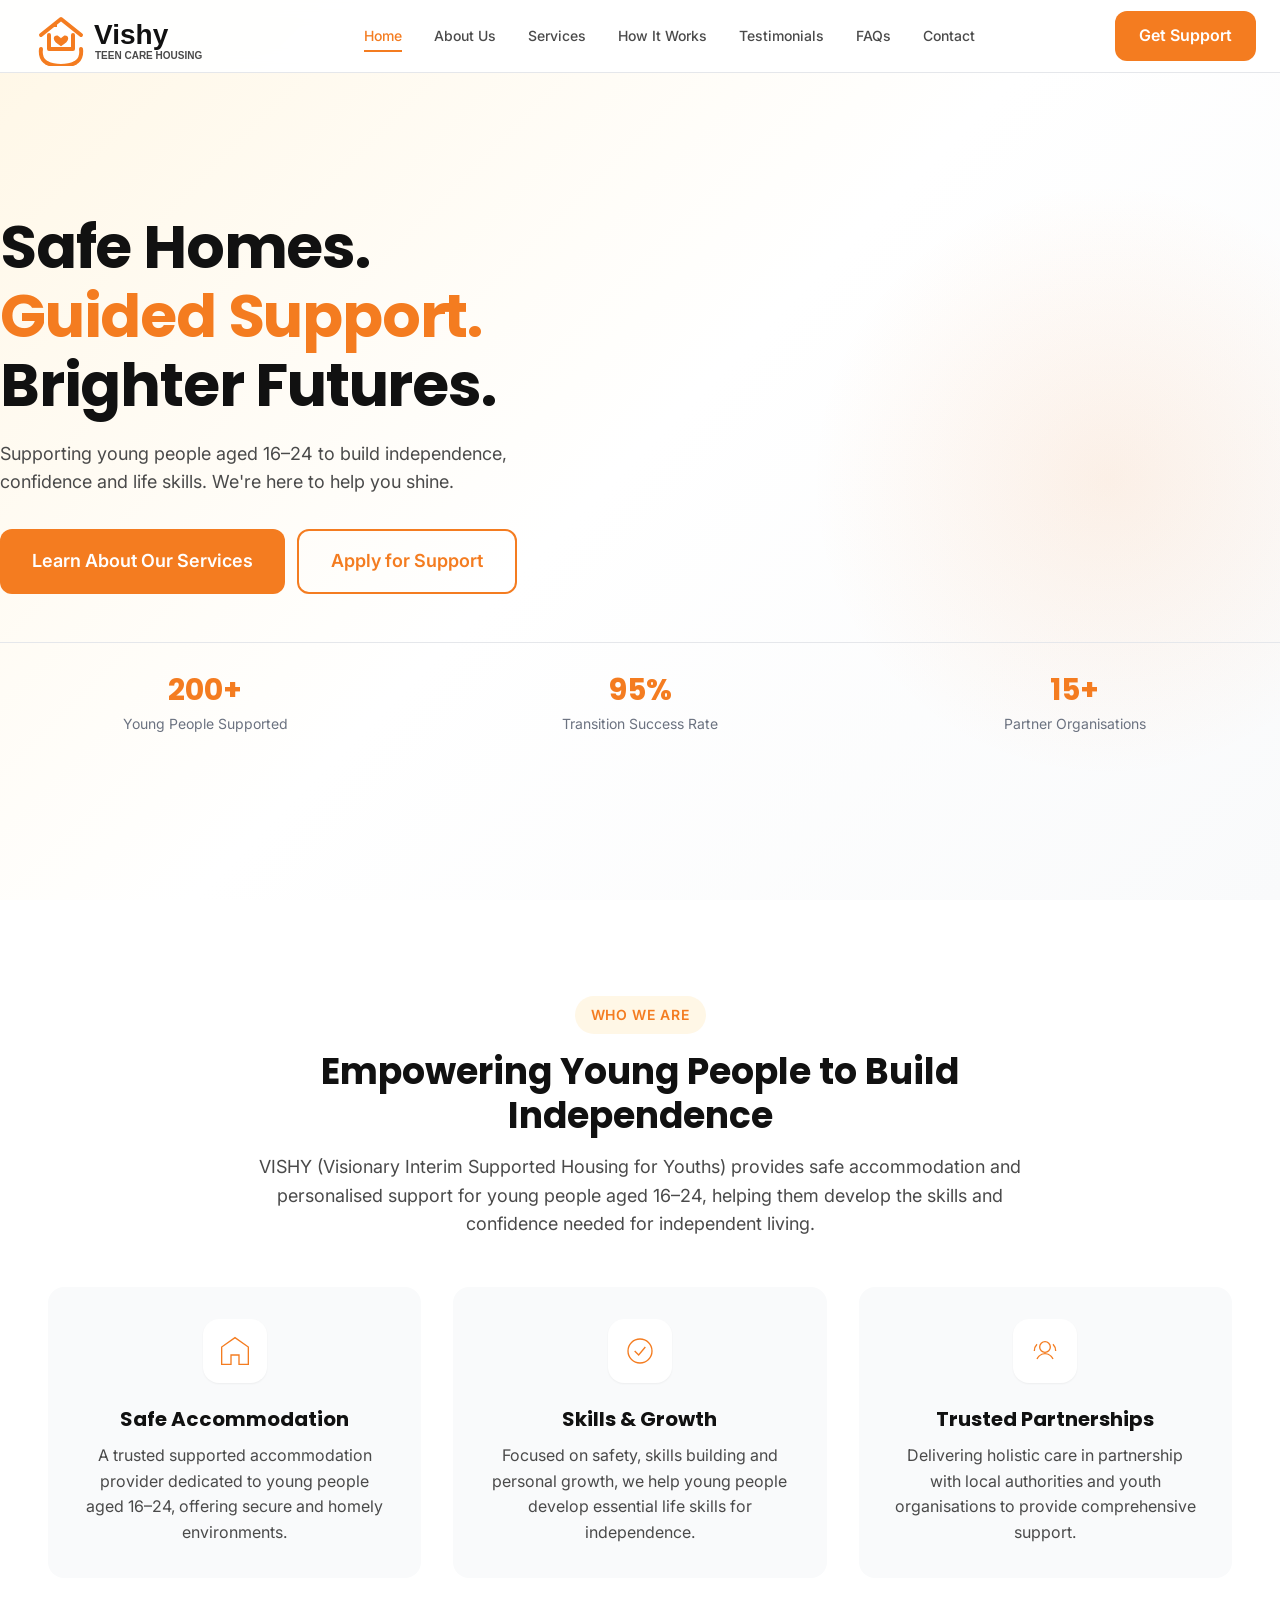
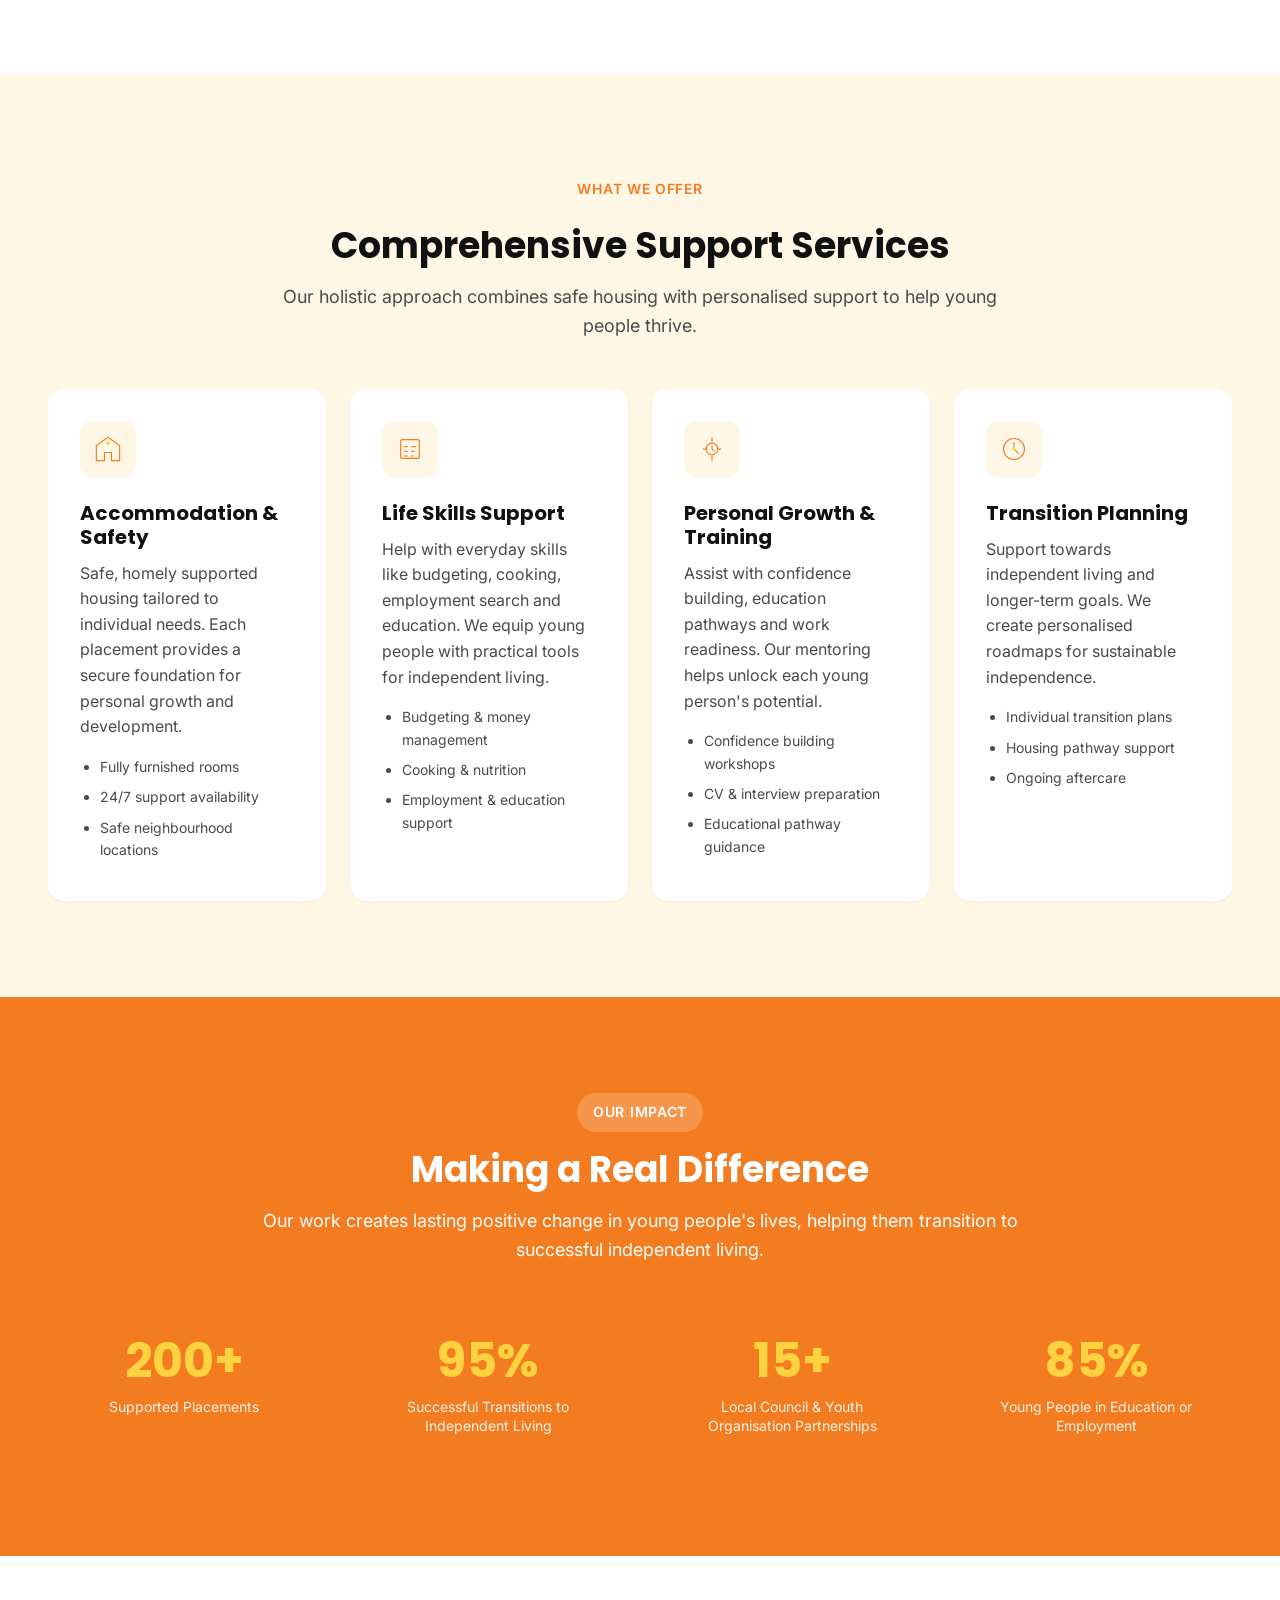
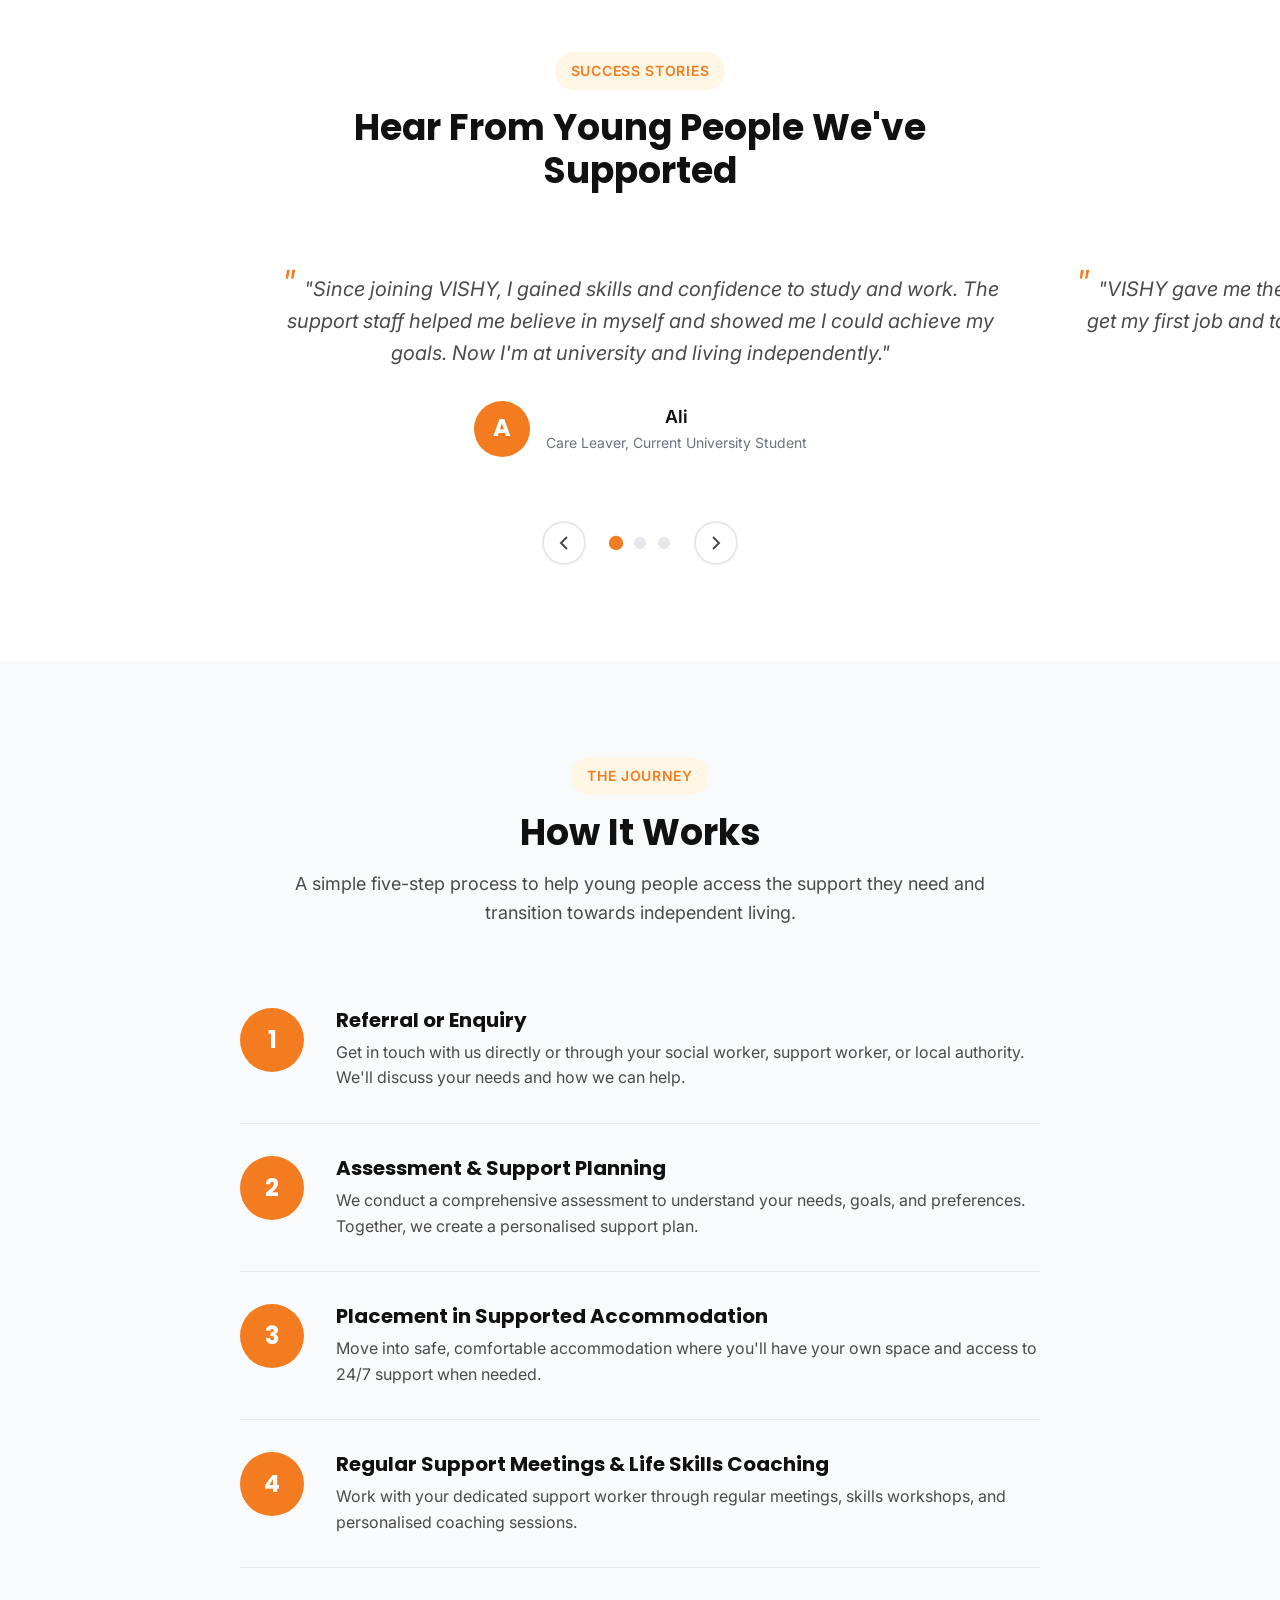
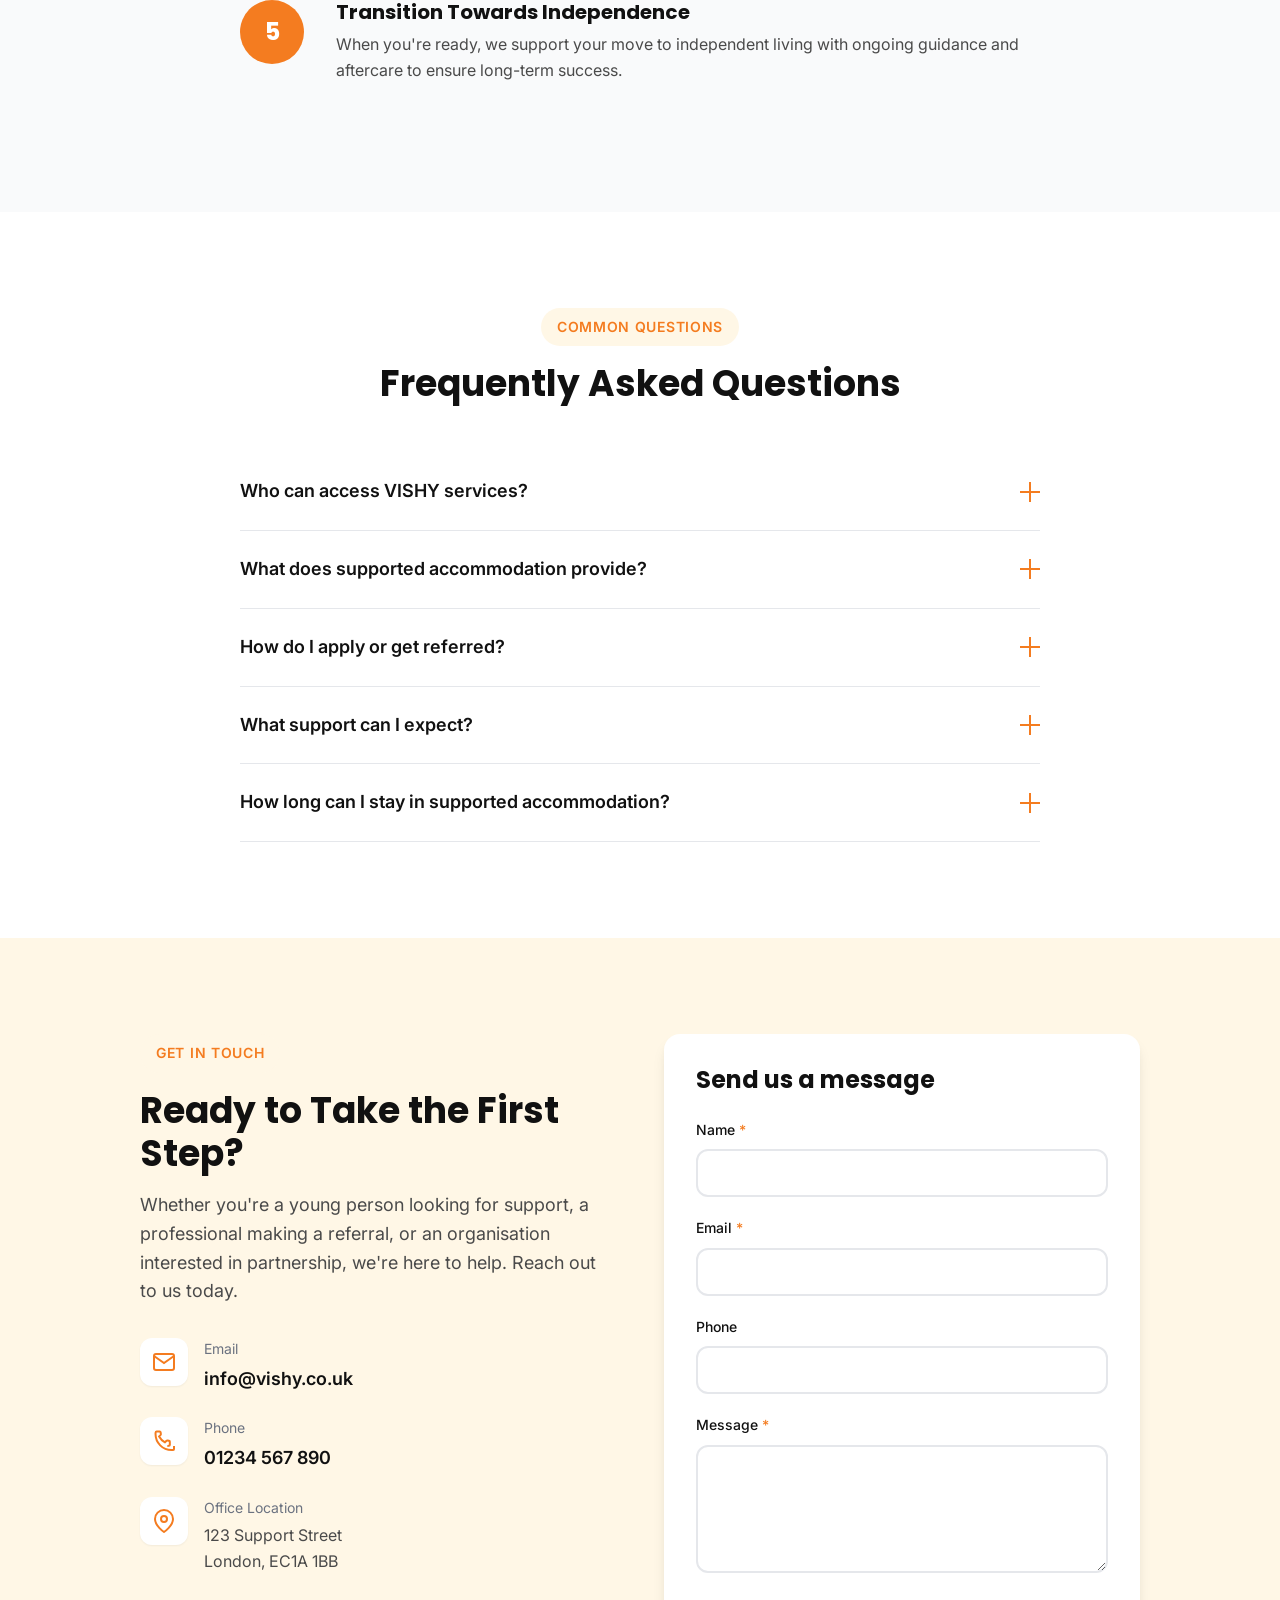
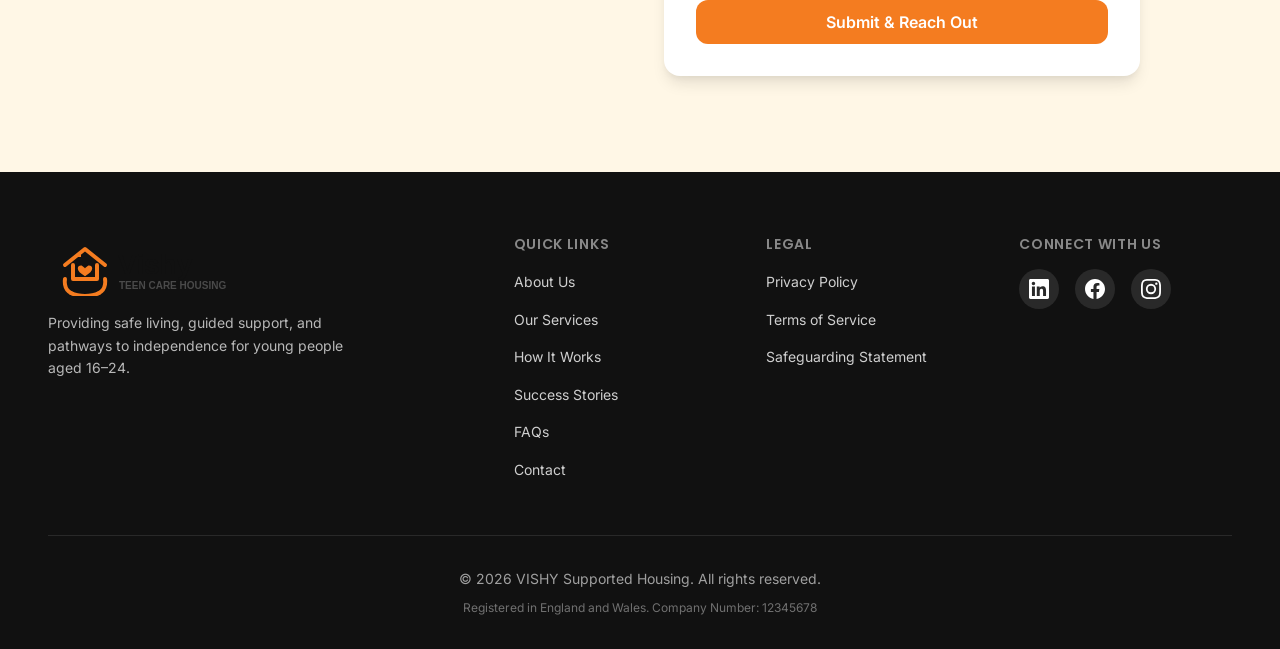
==== commit bf803b4e: "Update logo to high-quality SVG and refresh contact email to info@vishy.co.uk" ====
--- a/index.html
+++ b/index.html
@@ -1,23 +1,29 @@
 <!DOCTYPE html>
 <html lang="en">
+
 <head>
   <meta charset="UTF-8">
   <meta name="viewport" content="width=device-width, initial-scale=1.0">
-  <meta name="description" content="VISHY - Visionary Interim Supported Housing for Youths. Safe homes, guided support, and brighter futures for young people aged 16-24.">
-  <meta name="keywords" content="supported housing, young people, care leavers, youth accommodation, independence, life skills">
+  <meta name="description"
+    content="VISHY - Visionary Interim Supported Housing for Youths. Safe homes, guided support, and brighter futures for young people aged 16-24.">
+  <meta name="keywords"
+    content="supported housing, young people, care leavers, youth accommodation, independence, life skills">
   <meta name="author" content="VISHY">
   <meta name="theme-color" content="#F47C20">
-  
+
   <title>VISHY - Safe Homes. Guided Support. Brighter Futures.</title>
-  
+
   <!-- Google Fonts -->
   <link rel="preconnect" href="https://fonts.googleapis.com">
   <link rel="preconnect" href="https://fonts.gstatic.com" crossorigin>
-  <link href="https://fonts.googleapis.com/css2?family=Inter:wght@400;500;600;700&family=Poppins:wght@400;500;600;700&display=swap" rel="stylesheet">
-  
+  <link
+    href="https://fonts.googleapis.com/css2?family=Inter:wght@400;500;600;700&family=Poppins:wght@400;500;600;700&display=swap"
+    rel="stylesheet">
+
   <!-- Stylesheet -->
   <link rel="stylesheet" href="css/style.css">
 </head>
+
 <body>
   <!-- Skip to main content link for accessibility -->
   <a href="#main-content" class="skip-link">Skip to main content</a>
@@ -25,15 +31,8 @@
   <!-- Header & Navigation -->
   <header class="header" role="banner">
     <div class="container header-container">
-      <a href="#" class="logo" aria-label="VISHY - Visionary Interim Supported Housing for Youths Home">
-        <svg class="logo-icon" viewBox="0 0 48 48" fill="none" xmlns="http://www.w3.org/2000/svg" aria-hidden="true">
-          <path d="M24 4L4 18V44H18V30H30V44H44V18L24 4Z" stroke="currentColor" stroke-width="3" fill="none"/>
-          <circle cx="24" cy="14" r="4" fill="#FFD23F"/>
-        </svg>
-        <div class="logo-text">
-          <span class="logo-name">VISHY</span>
-          <span class="logo-tagline">Supported Housing</span>
-        </div>
+      <a href="#" class="logo" aria-label="VISHY - Home">
+        <img src="assets/logo.svg" alt="VISHY Logo" class="logo-img">
       </a>
 
       <nav class="main-nav" role="navigation" aria-label="Main navigation">
@@ -42,7 +41,7 @@
           <span class="hamburger"></span>
           <span class="hamburger"></span>
         </button>
-        
+
         <ul class="nav-menu" id="nav-menu" role="menubar">
           <li role="none"><a href="#home" class="nav-link active" role="menuitem" aria-current="page">Home</a></li>
           <li role="none"><a href="#about" class="nav-link" role="menuitem">About Us</a></li>
@@ -72,7 +71,7 @@
             Brighter Futures.
           </h1>
           <p class="hero-subtitle">
-            Supporting young people aged 16–24 to build independence, confidence and life skills. 
+            Supporting young people aged 16–24 to build independence, confidence and life skills.
             We're here to help you shine.
           </p>
           <div class="hero-ctas">
@@ -104,8 +103,8 @@
           <span class="section-tag">Who We Are</span>
           <h2 id="about-heading" class="section-title">Empowering Young People to Build Independence</h2>
           <p class="section-intro">
-            VISHY (Visionary Interim Supported Housing for Youths) provides safe accommodation 
-            and personalised support for young people aged 16–24, helping them develop the skills 
+            VISHY (Visionary Interim Supported Housing for Youths) provides safe accommodation
+            and personalised support for young people aged 16–24, helping them develop the skills
             and confidence needed for independent living.
           </p>
         </div>
@@ -114,12 +113,12 @@
           <div class="about-card">
             <div class="about-icon" aria-hidden="true">
               <svg viewBox="0 0 48 48" fill="none">
-                <path d="M24 4L4 18V44H18V30H30V44H44V18L24 4Z" stroke="#F47C20" stroke-width="2" fill="none"/>
+                <path d="M24 4L4 18V44H18V30H30V44H44V18L24 4Z" stroke="#F47C20" stroke-width="2" fill="none" />
               </svg>
             </div>
             <h3 class="about-card-title">Safe Accommodation</h3>
             <p class="about-card-text">
-              A trusted supported accommodation provider dedicated to young people aged 16–24, 
+              A trusted supported accommodation provider dedicated to young people aged 16–24,
               offering secure and homely environments.
             </p>
           </div>
@@ -127,13 +126,13 @@
           <div class="about-card">
             <div class="about-icon" aria-hidden="true">
               <svg viewBox="0 0 48 48" fill="none">
-                <circle cx="24" cy="24" r="18" stroke="#F47C20" stroke-width="2" fill="none"/>
-                <path d="M16 24L22 30L32 18" stroke="#F47C20" stroke-width="2" fill="none"/>
+                <circle cx="24" cy="24" r="18" stroke="#F47C20" stroke-width="2" fill="none" />
+                <path d="M16 24L22 30L32 18" stroke="#F47C20" stroke-width="2" fill="none" />
               </svg>
             </div>
             <h3 class="about-card-title">Skills & Growth</h3>
             <p class="about-card-text">
-              Focused on safety, skills building and personal growth, we help young people 
+              Focused on safety, skills building and personal growth, we help young people
               develop essential life skills for independence.
             </p>
           </div>
@@ -141,15 +140,15 @@
           <div class="about-card">
             <div class="about-icon" aria-hidden="true">
               <svg viewBox="0 0 48 48" fill="none">
-                <path d="M12 36C12 36 16 28 24 28C32 28 36 36 36 36" stroke="#F47C20" stroke-width="2" fill="none"/>
-                <circle cx="24" cy="18" r="8" stroke="#F47C20" stroke-width="2" fill="none"/>
-                <path d="M36 14C38 16 40 20 40 24" stroke="#F47C20" stroke-width="2" fill="none"/>
-                <path d="M12 14C10 16 8 20 8 24" stroke="#F47C20" stroke-width="2" fill="none"/>
+                <path d="M12 36C12 36 16 28 24 28C32 28 36 36 36 36" stroke="#F47C20" stroke-width="2" fill="none" />
+                <circle cx="24" cy="18" r="8" stroke="#F47C20" stroke-width="2" fill="none" />
+                <path d="M36 14C38 16 40 20 40 24" stroke="#F47C20" stroke-width="2" fill="none" />
+                <path d="M12 14C10 16 8 20 8 24" stroke="#F47C20" stroke-width="2" fill="none" />
               </svg>
             </div>
             <h3 class="about-card-title">Trusted Partnerships</h3>
             <p class="about-card-text">
-              Delivering holistic care in partnership with local authorities and youth 
+              Delivering holistic care in partnership with local authorities and youth
               organisations to provide comprehensive support.
             </p>
           </div>
@@ -164,7 +163,7 @@
           <span class="section-tag">What We Offer</span>
           <h2 id="services-heading" class="section-title">Comprehensive Support Services</h2>
           <p class="section-intro">
-            Our holistic approach combines safe housing with personalised support 
+            Our holistic approach combines safe housing with personalised support
             to help young people thrive.
           </p>
         </div>
@@ -173,13 +172,13 @@
           <article class="service-card">
             <div class="service-icon" aria-hidden="true">
               <svg viewBox="0 0 48 48" fill="none">
-                <path d="M24 4L4 18V44H18V30H30V44H44V18L24 4Z" stroke="#F47C20" stroke-width="2" fill="none"/>
-                <circle cx="24" cy="14" r="3" fill="#FFD23F"/>
+                <path d="M24 4L4 18V44H18V30H30V44H44V18L24 4Z" stroke="#F47C20" stroke-width="2" fill="none" />
+                <circle cx="24" cy="14" r="3" fill="#FFD23F" />
               </svg>
             </div>
             <h3 class="service-title">Accommodation & Safety</h3>
             <p class="service-description">
-              Safe, homely supported housing tailored to individual needs. Each placement 
+              Safe, homely supported housing tailored to individual needs. Each placement
               provides a secure foundation for personal growth and development.
             </p>
             <ul class="service-features">
@@ -192,18 +191,18 @@
           <article class="service-card">
             <div class="service-icon" aria-hidden="true">
               <svg viewBox="0 0 48 48" fill="none">
-                <rect x="8" y="8" width="32" height="32" rx="2" stroke="#F47C20" stroke-width="2" fill="none"/>
-                <path d="M14 20H20" stroke="#F47C20" stroke-width="2"/>
-                <path d="M14 28H20" stroke="#F47C20" stroke-width="2"/>
-                <path d="M14 36H20" stroke="#F47C20" stroke-width="2"/>
-                <path d="M26 20L34 20" stroke="#F47C20" stroke-width="2"/>
-                <path d="M26 28L32 28" stroke="#F47C20" stroke-width="2"/>
-                <path d="M26 36L30 36" stroke="#F47C20" stroke-width="2"/>
+                <rect x="8" y="8" width="32" height="32" rx="2" stroke="#F47C20" stroke-width="2" fill="none" />
+                <path d="M14 20H20" stroke="#F47C20" stroke-width="2" />
+                <path d="M14 28H20" stroke="#F47C20" stroke-width="2" />
+                <path d="M14 36H20" stroke="#F47C20" stroke-width="2" />
+                <path d="M26 20L34 20" stroke="#F47C20" stroke-width="2" />
+                <path d="M26 28L32 28" stroke="#F47C20" stroke-width="2" />
+                <path d="M26 36L30 36" stroke="#F47C20" stroke-width="2" />
               </svg>
             </div>
             <h3 class="service-title">Life Skills Support</h3>
             <p class="service-description">
-              Help with everyday skills like budgeting, cooking, employment search and education. 
+              Help with everyday skills like budgeting, cooking, employment search and education.
               We equip young people with practical tools for independent living.
             </p>
             <ul class="service-features">
@@ -216,17 +215,17 @@
           <article class="service-card">
             <div class="service-icon" aria-hidden="true">
               <svg viewBox="0 0 48 48" fill="none">
-                <path d="M24 4V12" stroke="#F47C20" stroke-width="2"/>
-                <path d="M24 36V44" stroke="#F47C20" stroke-width="2"/>
-                <path d="M8 24H16" stroke="#F47C20" stroke-width="2"/>
-                <path d="M32 24H40" stroke="#F47C20" stroke-width="2"/>
-                <circle cx="24" cy="24" r="10" stroke="#F47C20" stroke-width="2" fill="none"/>
-                <path d="M24 18V24L28 28" stroke="#F47C20" stroke-width="2"/>
+                <path d="M24 4V12" stroke="#F47C20" stroke-width="2" />
+                <path d="M24 36V44" stroke="#F47C20" stroke-width="2" />
+                <path d="M8 24H16" stroke="#F47C20" stroke-width="2" />
+                <path d="M32 24H40" stroke="#F47C20" stroke-width="2" />
+                <circle cx="24" cy="24" r="10" stroke="#F47C20" stroke-width="2" fill="none" />
+                <path d="M24 18V24L28 28" stroke="#F47C20" stroke-width="2" />
               </svg>
             </div>
             <h3 class="service-title">Personal Growth & Training</h3>
             <p class="service-description">
-              Assist with confidence building, education pathways and work readiness. 
+              Assist with confidence building, education pathways and work readiness.
               Our mentoring helps unlock each young person's potential.
             </p>
             <ul class="service-features">
@@ -239,14 +238,14 @@
           <article class="service-card">
             <div class="service-icon" aria-hidden="true">
               <svg viewBox="0 0 48 48" fill="none">
-                <circle cx="24" cy="24" r="18" stroke="#F47C20" stroke-width="2" fill="none"/>
-                <path d="M24 12V24L32 32" stroke="#F47C20" stroke-width="2"/>
-                <circle cx="24" cy="24" r="3" fill="#FFD23F"/>
+                <circle cx="24" cy="24" r="18" stroke="#F47C20" stroke-width="2" fill="none" />
+                <path d="M24 12V24L32 32" stroke="#F47C20" stroke-width="2" />
+                <circle cx="24" cy="24" r="3" fill="#FFD23F" />
               </svg>
             </div>
             <h3 class="service-title">Transition Planning</h3>
             <p class="service-description">
-              Support towards independent living and longer-term goals. We create 
+              Support towards independent living and longer-term goals. We create
               personalised roadmaps for sustainable independence.
             </p>
             <ul class="service-features">
@@ -266,7 +265,7 @@
           <span class="section-tag">Our Impact</span>
           <h2 id="impact-heading" class="section-title">Making a Real Difference</h2>
           <p class="section-intro">
-            Our work creates lasting positive change in young people's lives, 
+            Our work creates lasting positive change in young people's lives,
             helping them transition to successful independent living.
           </p>
         </div>
@@ -304,9 +303,9 @@
           <div class="testimonials-track" id="testimonials-track">
             <article class="testimonial-card" aria-label="Testimonial from Ali">
               <blockquote class="testimonial-quote">
-                <p>"Since joining VISHY, I gained skills and confidence to study and work. 
-                The support staff helped me believe in myself and showed me I could achieve my goals. 
-                Now I'm at university and living independently."</p>
+                <p>"Since joining VISHY, I gained skills and confidence to study and work.
+                  The support staff helped me believe in myself and showed me I could achieve my goals.
+                  Now I'm at university and living independently."</p>
               </blockquote>
               <footer class="testimonial-author">
                 <div class="author-avatar" aria-hidden="true">
@@ -321,9 +320,9 @@
 
             <article class="testimonial-card" aria-label="Testimonial from Jordan">
               <blockquote class="testimonial-quote">
-                <p>"VISHY gave me the stability I needed to focus on my future. 
-                They helped me get my first job and taught me how to manage my money. 
-                I'm now in my own flat and doing really well."</p>
+                <p>"VISHY gave me the stability I needed to focus on my future.
+                  They helped me get my first job and taught me how to manage my money.
+                  I'm now in my own flat and doing really well."</p>
               </blockquote>
               <footer class="testimonial-author">
                 <div class="author-avatar" aria-hidden="true">
@@ -338,9 +337,9 @@
 
             <article class="testimonial-card" aria-label="Testimonial from Sarah">
               <blockquote class="testimonial-quote">
-                <p>"The staff at VISHY really cared about me. They listened and helped me 
-                work through my challenges. I learned so much about myself and what I'm capable of. 
-                I'll always be grateful for their support."</p>
+                <p>"The staff at VISHY really cared about me. They listened and helped me
+                  work through my challenges. I learned so much about myself and what I'm capable of.
+                  I'll always be grateful for their support."</p>
               </blockquote>
               <footer class="testimonial-author">
                 <div class="author-avatar" aria-hidden="true">
@@ -355,19 +354,23 @@
           </div>
 
           <div class="carousel-controls">
-            <button class="carousel-btn carousel-prev" aria-label="Previous testimonial" aria-controls="testimonials-track">
+            <button class="carousel-btn carousel-prev" aria-label="Previous testimonial"
+              aria-controls="testimonials-track">
               <svg viewBox="0 0 24 24" fill="none" aria-hidden="true">
-                <path d="M15 18L9 12L15 6" stroke="currentColor" stroke-width="2"/>
+                <path d="M15 18L9 12L15 6" stroke="currentColor" stroke-width="2" />
               </svg>
             </button>
             <div class="carousel-dots" role="tablist" aria-label="Testimonial navigation">
-              <button class="carousel-dot active" aria-label="Go to testimonial 1" aria-selected="true" role="tab" aria-controls="testimonials-track"></button>
-              <button class="carousel-dot" aria-label="Go to testimonial 2" aria-selected="false" role="tab" aria-controls="testimonials-track"></button>
-              <button class="carousel-dot" aria-label="Go to testimonial 3" aria-selected="false" role="tab" aria-controls="testimonials-track"></button>
+              <button class="carousel-dot active" aria-label="Go to testimonial 1" aria-selected="true" role="tab"
+                aria-controls="testimonials-track"></button>
+              <button class="carousel-dot" aria-label="Go to testimonial 2" aria-selected="false" role="tab"
+                aria-controls="testimonials-track"></button>
+              <button class="carousel-dot" aria-label="Go to testimonial 3" aria-selected="false" role="tab"
+                aria-controls="testimonials-track"></button>
             </div>
             <button class="carousel-btn carousel-next" aria-label="Next testimonial" aria-controls="testimonials-track">
               <svg viewBox="0 0 24 24" fill="none" aria-hidden="true">
-                <path d="M9 18L15 12L9 6" stroke="currentColor" stroke-width="2"/>
+                <path d="M9 18L15 12L9 6" stroke="currentColor" stroke-width="2" />
               </svg>
             </button>
           </div>
@@ -382,7 +385,7 @@
           <span class="section-tag">The Journey</span>
           <h2 id="how-it-works-heading" class="section-title">How It Works</h2>
           <p class="section-intro">
-            A simple five-step process to help young people access the support they need 
+            A simple five-step process to help young people access the support they need
             and transition towards independent living.
           </p>
         </div>
@@ -393,7 +396,7 @@
             <div class="step-content">
               <h3 class="step-title">Referral or Enquiry</h3>
               <p class="step-description">
-                Get in touch with us directly or through your social worker, support worker, 
+                Get in touch with us directly or through your social worker, support worker,
                 or local authority. We'll discuss your needs and how we can help.
               </p>
             </div>
@@ -404,7 +407,7 @@
             <div class="step-content">
               <h3 class="step-title">Assessment & Support Planning</h3>
               <p class="step-description">
-                We conduct a comprehensive assessment to understand your needs, goals, and preferences. 
+                We conduct a comprehensive assessment to understand your needs, goals, and preferences.
                 Together, we create a personalised support plan.
               </p>
             </div>
@@ -415,7 +418,7 @@
             <div class="step-content">
               <h3 class="step-title">Placement in Supported Accommodation</h3>
               <p class="step-description">
-                Move into safe, comfortable accommodation where you'll have your own space 
+                Move into safe, comfortable accommodation where you'll have your own space
                 and access to 24/7 support when needed.
               </p>
             </div>
@@ -426,7 +429,7 @@
             <div class="step-content">
               <h3 class="step-title">Regular Support Meetings & Life Skills Coaching</h3>
               <p class="step-description">
-                Work with your dedicated support worker through regular meetings, 
+                Work with your dedicated support worker through regular meetings,
                 skills workshops, and personalised coaching sessions.
               </p>
             </div>
@@ -437,7 +440,7 @@
             <div class="step-content">
               <h3 class="step-title">Transition Towards Independence</h3>
               <p class="step-description">
-                When you're ready, we support your move to independent living with ongoing 
+                When you're ready, we support your move to independent living with ongoing
                 guidance and aftercare to ensure long-term success.
               </p>
             </div>
@@ -462,10 +465,10 @@
             </summary>
             <div class="faq-answer">
               <p>
-                VISHY supports young people aged 16–24, particularly care leavers, 
-                those at risk of homelessness, and young people transitioning from 
-                residential care or family breakdown. We work with local authorities, 
-                youth services, and social care teams to provide placements for those 
+                VISHY supports young people aged 16–24, particularly care leavers,
+                those at risk of homelessness, and young people transitioning from
+                residential care or family breakdown. We work with local authorities,
+                youth services, and social care teams to provide placements for those
                 who need supported accommodation.
               </p>
             </div>
@@ -478,10 +481,10 @@
             </summary>
             <div class="faq-answer">
               <p>
-                Our supported accommodation provides: a fully furnished private room, 
-                access to shared living spaces (kitchen, bathroom, lounge), 24/7 support 
-                availability, regular one-to-one support sessions, life skills training, 
-                help with education and employment, and a pathway to independent living. 
+                Our supported accommodation provides: a fully furnished private room,
+                access to shared living spaces (kitchen, bathroom, lounge), 24/7 support
+                availability, regular one-to-one support sessions, life skills training,
+                help with education and employment, and a pathway to independent living.
                 All our properties are in safe, accessible locations.
               </p>
             </div>
@@ -494,10 +497,10 @@
             </summary>
             <div class="faq-answer">
               <p>
-                You can access our services through several routes: local authority referral, 
-                social worker referral, youth service referral, or self-referral by contacting 
-                us directly. We accept referrals from all local authorities and partner organisations. 
-                Simply get in touch via our contact form or phone, and we'll guide you through 
+                You can access our services through several routes: local authority referral,
+                social worker referral, youth service referral, or self-referral by contacting
+                us directly. We accept referrals from all local authorities and partner organisations.
+                Simply get in touch via our contact form or phone, and we'll guide you through
                 the process.
               </p>
             </div>
@@ -510,10 +513,10 @@
             </summary>
             <div class="faq-answer">
               <p>
-                Every young person receives personalised support including: a dedicated keyworker, 
-                weekly support meetings (minimum), help with practical skills like cooking and budgeting, 
-                emotional wellbeing support, education and employment guidance, help accessing healthcare 
-                and other services, support with housing applications for independent living, and 
+                Every young person receives personalised support including: a dedicated keyworker,
+                weekly support meetings (minimum), help with practical skills like cooking and budgeting,
+                emotional wellbeing support, education and employment guidance, help accessing healthcare
+                and other services, support with housing applications for independent living, and
                 aftercare support even after you've moved on.
               </p>
             </div>
@@ -526,9 +529,9 @@
             </summary>
             <div class="faq-answer">
               <p>
-                Placement length varies depending on individual needs and local authority arrangements. 
-                Typically, young people stay between 6 months and 2 years. Our focus is on supporting 
-                you to develop the skills and confidence you need for independent living. We'll work 
+                Placement length varies depending on individual needs and local authority arrangements.
+                Typically, young people stay between 6 months and 2 years. Our focus is on supporting
+                you to develop the skills and confidence you need for independent living. We'll work
                 with you to create a transition plan and prepare you for your next steps.
               </p>
             </div>
@@ -545,7 +548,7 @@
             <span class="section-tag">Get In Touch</span>
             <h2 id="contact-heading" class="section-title">Ready to Take the First Step?</h2>
             <p class="contact-intro">
-              Whether you're a young person looking for support, a professional making a referral, 
+              Whether you're a young person looking for support, a professional making a referral,
               or an organisation interested in partnership, we're here to help. Reach out to us today.
             </p>
 
@@ -553,20 +556,24 @@
               <div class="contact-method">
                 <div class="contact-icon" aria-hidden="true">
                   <svg viewBox="0 0 24 24" fill="none">
-                    <path d="M4 4H20C21.1 4 22 4.9 22 6V18C22 19.1 21.1 20 20 20H4C2.9 20 2 19.1 2 18V6C2 4.9 2.9 4 4 4Z" stroke="#F47C20" stroke-width="2"/>
-                    <path d="M22 6L12 13L2 6" stroke="#F47C20" stroke-width="2"/>
+                    <path
+                      d="M4 4H20C21.1 4 22 4.9 22 6V18C22 19.1 21.1 20 20 20H4C2.9 20 2 19.1 2 18V6C2 4.9 2.9 4 4 4Z"
+                      stroke="#F47C20" stroke-width="2" />
+                    <path d="M22 6L12 13L2 6" stroke="#F47C20" stroke-width="2" />
                   </svg>
                 </div>
                 <div class="contact-details">
                   <span class="contact-label">Email</span>
-                  <a href="mailto:info@vishy.org.uk" class="contact-link">info@vishy.org.uk</a>
+                  <a href="mailto:info@vishy.co.uk" class="contact-link">info@vishy.co.uk</a>
                 </div>
               </div>
 
               <div class="contact-method">
                 <div class="contact-icon" aria-hidden="true">
                   <svg viewBox="0 0 24 24" fill="none">
-                    <path d="M22 16.92V19.92C22 20.4704 21.6041 20.9418 21.072 20.9923C20.5417 21.0426 20.0237 21.0668 19.52 21.0668C10.6973 21.0668 3.53317 13.9027 3.53317 5.08C3.53317 4.57633 3.5574 4.05833 3.60773 3.528C3.65817 2.99586 4.12957 2.6 4.68 2.6H7.68C8.17217 2.6 8.5794 2.96186 8.62733 3.452C8.672 3.91033 8.7446 4.36167 8.84333 4.803C8.9496 5.27933 8.81907 5.7854 8.4768 6.14567L7.13367 7.4888C8.4038 9.933 10.493 12.0222 12.9372 13.2923L14.2803 11.9492C14.6406 11.6069 15.1467 11.4764 15.623 11.5827C16.0643 11.6814 16.5157 11.754 16.974 11.7987C17.4641 11.8466 17.826 12.2539 17.826 12.746V15.746C17.826 16.2964 17.4301 16.7678 16.898 16.8182C16.3677 16.8685 15.8497 16.8927 15.346 16.8927" stroke="#F47C20" stroke-width="2"/>
+                    <path
+                      d="M22 16.92V19.92C22 20.4704 21.6041 20.9418 21.072 20.9923C20.5417 21.0426 20.0237 21.0668 19.52 21.0668C10.6973 21.0668 3.53317 13.9027 3.53317 5.08C3.53317 4.57633 3.5574 4.05833 3.60773 3.528C3.65817 2.99586 4.12957 2.6 4.68 2.6H7.68C8.17217 2.6 8.5794 2.96186 8.62733 3.452C8.672 3.91033 8.7446 4.36167 8.84333 4.803C8.9496 5.27933 8.81907 5.7854 8.4768 6.14567L7.13367 7.4888C8.4038 9.933 10.493 12.0222 12.9372 13.2923L14.2803 11.9492C14.6406 11.6069 15.1467 11.4764 15.623 11.5827C16.0643 11.6814 16.5157 11.754 16.974 11.7987C17.4641 11.8466 17.826 12.2539 17.826 12.746V15.746C17.826 16.2964 17.4301 16.7678 16.898 16.8182C16.3677 16.8685 15.8497 16.8927 15.346 16.8927"
+                      stroke="#F47C20" stroke-width="2" />
                   </svg>
                 </div>
                 <div class="contact-details">
@@ -578,8 +585,10 @@
               <div class="contact-method">
                 <div class="contact-icon" aria-hidden="true">
                   <svg viewBox="0 0 24 24" fill="none">
-                    <path d="M21 10C21 17 12 23 12 23C12 23 3 17 3 10C3 5.02943 7.02943 1 12 1C16.9706 1 21 5.02943 21 10Z" stroke="#F47C20" stroke-width="2"/>
-                    <circle cx="12" cy="10" r="3" stroke="#F47C20" stroke-width="2"/>
+                    <path
+                      d="M21 10C21 17 12 23 12 23C12 23 3 17 3 10C3 5.02943 7.02943 1 12 1C16.9706 1 21 5.02943 21 10Z"
+                      stroke="#F47C20" stroke-width="2" />
+                    <circle cx="12" cy="10" r="3" stroke="#F47C20" stroke-width="2" />
                   </svg>
                 </div>
                 <div class="contact-details">
@@ -595,7 +604,7 @@
 
           <form class="contact-form" aria-label="Contact form">
             <h3 class="form-title">Send us a message</h3>
-            
+
             <div class="form-group">
               <label for="name" class="form-label">Name <span aria-label="required">*</span></label>
               <input type="text" id="name" name="name" class="form-input" required aria-required="true">
@@ -613,7 +622,8 @@
 
             <div class="form-group">
               <label for="message" class="form-label">Message <span aria-label="required">*</span></label>
-              <textarea id="message" name="message" class="form-textarea" rows="5" required aria-required="true"></textarea>
+              <textarea id="message" name="message" class="form-textarea" rows="5" required
+                aria-required="true"></textarea>
             </div>
 
             <button type="submit" class="btn btn-primary btn-full">Submit & Reach Out</button>
@@ -629,17 +639,10 @@
       <div class="footer-content">
         <div class="footer-brand">
           <a href="#" class="logo footer-logo" aria-label="VISHY Home">
-            <svg class="logo-icon" viewBox="0 0 48 48" fill="none" xmlns="http://www.w3.org/2000/svg" aria-hidden="true">
-              <path d="M24 4L4 18V44H18V30H30V44H44V18L24 4Z" stroke="currentColor" stroke-width="3" fill="none"/>
-              <circle cx="24" cy="14" r="4" fill="#FFD23F"/>
-            </svg>
-            <div class="logo-text">
-              <span class="logo-name">VISHY</span>
-              <span class="logo-tagline">Supported Housing</span>
-            </div>
+            <img src="assets/logo.svg" alt="VISHY Logo" class="logo-img">
           </a>
           <p class="footer-mission">
-            Providing safe living, guided support, and pathways to independence 
+            Providing safe living, guided support, and pathways to independence
             for young people aged 16–24.
           </p>
         </div>
@@ -670,17 +673,20 @@
           <div class="social-links">
             <a href="#" class="social-link" aria-label="LinkedIn">
               <svg viewBox="0 0 24 24" fill="currentColor" aria-hidden="true">
-                <path d="M20.447 20.452h-3.554v-5.569c0-1.328-.027-3.037-1.852-3.037-1.853 0-2.136 1.445-2.136 2.939v5.667H9.351V9h3.414v1.561h.046c.477-.9 1.637-1.85 3.37-1.85 3.601 0 4.267 2.37 4.267 5.455v6.286zM5.337 7.433c-1.144 0-2.063-.926-2.063-2.065 0-1.138.92-2.063 2.063-2.063 1.14 0 2.064.925 2.064 2.063 0 1.139-.925 2.065-2.064 2.065zm1.782 13.019H3.555V9h3.564v11.452zM22.225 0H1.771C.792 0 0 .774 0 1.729v20.542C0 23.227.792 24 1.771 24h20.451C23.2 24 24 23.227 24 22.271V1.729C24 .774 23.2 0 22.222 0h.003z"/>
+                <path
+                  d="M20.447 20.452h-3.554v-5.569c0-1.328-.027-3.037-1.852-3.037-1.853 0-2.136 1.445-2.136 2.939v5.667H9.351V9h3.414v1.561h.046c.477-.9 1.637-1.85 3.37-1.85 3.601 0 4.267 2.37 4.267 5.455v6.286zM5.337 7.433c-1.144 0-2.063-.926-2.063-2.065 0-1.138.92-2.063 2.063-2.063 1.14 0 2.064.925 2.064 2.063 0 1.139-.925 2.065-2.064 2.065zm1.782 13.019H3.555V9h3.564v11.452zM22.225 0H1.771C.792 0 0 .774 0 1.729v20.542C0 23.227.792 24 1.771 24h20.451C23.2 24 24 23.227 24 22.271V1.729C24 .774 23.2 0 22.222 0h.003z" />
               </svg>
             </a>
             <a href="#" class="social-link" aria-label="Facebook">
               <svg viewBox="0 0 24 24" fill="currentColor" aria-hidden="true">
-                <path d="M24 12.073c0-6.627-5.373-12-12-12s-12 5.373-12 12c0 5.99 4.388 10.954 10.125 11.854v-8.385H7.078v-3.47h3.047V9.43c0-3.007 1.792-4.669 4.533-4.669 1.312 0 2.686.235 2.686.235v2.953H15.83c-1.491 0-1.956.925-1.956 1.874v2.25h3.328l-.532 3.47h-2.796v8.385C19.612 23.027 24 18.062 24 12.073z"/>
+                <path
+                  d="M24 12.073c0-6.627-5.373-12-12-12s-12 5.373-12 12c0 5.99 4.388 10.954 10.125 11.854v-8.385H7.078v-3.47h3.047V9.43c0-3.007 1.792-4.669 4.533-4.669 1.312 0 2.686.235 2.686.235v2.953H15.83c-1.491 0-1.956.925-1.956 1.874v2.25h3.328l-.532 3.47h-2.796v8.385C19.612 23.027 24 18.062 24 12.073z" />
               </svg>
             </a>
             <a href="#" class="social-link" aria-label="Instagram">
               <svg viewBox="0 0 24 24" fill="currentColor" aria-hidden="true">
-                <path d="M12 2.163c3.204 0 3.584.012 4.85.07 3.252.148 4.771 1.691 4.919 4.919.058 1.265.069 1.645.069 4.849 0 3.205-.012 3.584-.069 4.849-.149 3.225-1.664 4.771-4.919 4.919-1.266.058-1.644.07-4.85.07-3.204 0-3.584-.012-4.849-.07-3.26-.149-4.771-1.699-4.919-4.92-.058-1.265-.07-1.644-.07-4.849 0-3.204.013-3.583.07-4.849.149-3.227 1.664-4.771 4.919-4.919 1.266-.057 1.645-.069 4.849-.069zM12 0C8.741 0 8.333.014 7.053.072 2.695.272.273 2.69.073 7.052.014 8.333 0 8.741 0 12c0 3.259.014 3.668.072 4.948.2 4.358 2.618 6.78 6.98 6.98C8.333 23.986 8.741 24 12 24c3.259 0 3.668-.014 4.948-.072 4.354-.2 6.782-2.618 6.979-6.98.059-1.28.073-1.689.073-4.948 0-3.259-.014-3.667-.072-4.947-.196-4.354-2.617-6.78-6.979-6.98C15.668.014 15.259 0 12 0zm0 5.838a6.162 6.162 0 100 12.324 6.162 6.162 0 000-12.324zM12 16a4 4 0 110-8 4 4 0 010 8zm6.406-11.845a1.44 1.44 0 100 2.881 1.44 1.44 0 000-2.881z"/>
+                <path
+                  d="M12 2.163c3.204 0 3.584.012 4.85.07 3.252.148 4.771 1.691 4.919 4.919.058 1.265.069 1.645.069 4.849 0 3.205-.012 3.584-.069 4.849-.149 3.225-1.664 4.771-4.919 4.919-1.266.058-1.644.07-4.85.07-3.204 0-3.584-.012-4.849-.07-3.26-.149-4.771-1.699-4.919-4.92-.058-1.265-.07-1.644-.07-4.849 0-3.204.013-3.583.07-4.849.149-3.227 1.664-4.771 4.919-4.919 1.266-.057 1.645-.069 4.849-.069zM12 0C8.741 0 8.333.014 7.053.072 2.695.272.273 2.69.073 7.052.014 8.333 0 8.741 0 12c0 3.259.014 3.668.072 4.948.2 4.358 2.618 6.78 6.98 6.98C8.333 23.986 8.741 24 12 24c3.259 0 3.668-.014 4.948-.072 4.354-.2 6.782-2.618 6.979-6.98.059-1.28.073-1.689.073-4.948 0-3.259-.014-3.667-.072-4.947-.196-4.354-2.617-6.78-6.979-6.98C15.668.014 15.259 0 12 0zm0 5.838a6.162 6.162 0 100 12.324 6.162 6.162 0 000-12.324zM12 16a4 4 0 110-8 4 4 0 010 8zm6.406-11.845a1.44 1.44 0 100 2.881 1.44 1.44 0 000-2.881z" />
               </svg>
             </a>
           </div>
@@ -688,7 +694,7 @@
       </div>
 
       <div class="footer-bottom">
-        <p class="copyright">© 2024 VISHY Supported Housing. All rights reserved.</p>
+        <p class="copyright">© 2026 VISHY Supported Housing. All rights reserved.</p>
         <p class="company-info">Registered in England and Wales. Company Number: 12345678</p>
       </div>
     </div>
@@ -697,4 +703,5 @@
   <!-- JavaScript -->
   <script src="js/main.js"></script>
 </body>
+
 </html>
--- a/css/style.css
+++ b/css/style.css
@@ -23,11 +23,11 @@
   --color-background-alt: #FFF7E6;
   --color-background-subtle: #F9FAFB;
   --color-border: #E5E7EB;
-  
+
   /* Typography */
   --font-heading: 'Poppins', sans-serif;
   --font-body: 'Inter', sans-serif;
-  
+
   /* Font Sizes */
   --text-xs: 0.75rem;
   --text-sm: 0.875rem;
@@ -39,13 +39,13 @@
   --text-4xl: 2.25rem;
   --text-5xl: 3rem;
   --text-6xl: 3.75rem;
-  
+
   /* Font Weights */
   --font-normal: 400;
   --font-medium: 500;
   --font-semibold: 600;
   --font-bold: 700;
-  
+
   /* Spacing */
   --space-1: 0.25rem;
   --space-2: 0.5rem;
@@ -59,7 +59,7 @@
   --space-16: 4rem;
   --space-20: 5rem;
   --space-24: 6rem;
-  
+
   /* Border Radius */
   --radius-sm: 0.25rem;
   --radius-md: 0.5rem;
@@ -67,18 +67,18 @@
   --radius-xl: 1rem;
   --radius-2xl: 1.5rem;
   --radius-full: 9999px;
-  
+
   /* Shadows */
   --shadow-sm: 0 1px 2px 0 rgba(0, 0, 0, 0.05);
   --shadow-md: 0 4px 6px -1px rgba(0, 0, 0, 0.1), 0 2px 4px -1px rgba(0, 0, 0, 0.06);
   --shadow-lg: 0 10px 15px -3px rgba(0, 0, 0, 0.1), 0 4px 6px -2px rgba(0, 0, 0, 0.05);
   --shadow-xl: 0 20px 25px -5px rgba(0, 0, 0, 0.1), 0 10px 10px -5px rgba(0, 0, 0, 0.04);
-  
+
   /* Transitions */
   --transition-fast: 150ms ease;
   --transition-base: 200ms ease;
   --transition-slow: 300ms ease;
-  
+
   /* Z-index Scale */
   --z-dropdown: 100;
   --z-sticky: 200;
@@ -103,6 +103,15 @@
 html {
   scroll-behavior: smooth;
   font-size: 16px;
+  overflow-x: hidden;
+  -webkit-overflow-scrolling: touch;
+  scroll-padding-top: 80px;
+}
+
+@media (prefers-reduced-motion: no-preference) {
+  html {
+    scroll-behavior: smooth;
+  }
 }
 
 body {
@@ -113,6 +122,9 @@
   background-color: var(--color-background);
   -webkit-font-smoothing: antialiased;
   -moz-osx-font-smoothing: grayscale;
+  overflow-x: hidden;
+  width: 100%;
+  max-width: 100vw;
 }
 
 img {
@@ -202,6 +214,7 @@
 
 /* Reduced motion preference */
 @media (prefers-reduced-motion: reduce) {
+
   *,
   *::before,
   *::after {
@@ -219,10 +232,16 @@
   width: 100%;
   max-width: 1280px;
   margin: 0 auto;
-  padding: 0 var(--space-6);
+  padding: 0 var(--space-4);
 }
 
 @media (min-width: 640px) {
+  .container {
+    padding: 0 var(--space-6);
+  }
+}
+
+@media (min-width: 768px) {
   .container {
     padding: 0 var(--space-8);
   }
@@ -235,7 +254,14 @@
 }
 
 .section-padding {
-  padding: var(--space-16) 0;
+  padding: var(--space-12) 0;
+  overflow-x: hidden;
+}
+
+@media (min-width: 640px) {
+  .section-padding {
+    padding: var(--space-16) 0;
+  }
 }
 
 @media (min-width: 768px) {
@@ -253,7 +279,12 @@
 /* ========================================
    Typography
    ======================================== */
-h1, h2, h3, h4, h5, h6 {
+h1,
+h2,
+h3,
+h4,
+h5,
+h6 {
   font-family: var(--font-heading);
   font-weight: var(--font-bold);
   line-height: 1.2;
@@ -276,7 +307,7 @@
   h1 {
     font-size: var(--text-5xl);
   }
-  
+
   h2 {
     font-size: var(--text-4xl);
   }
@@ -302,7 +333,13 @@
 .section-header {
   text-align: center;
   max-width: 768px;
-  margin: 0 auto var(--space-12);
+  margin: 0 auto var(--space-8);
+}
+
+@media (min-width: 768px) {
+  .section-header {
+    margin: 0 auto var(--space-12);
+  }
 }
 
 .section-tag {
@@ -334,12 +371,22 @@
   display: inline-flex;
   align-items: center;
   justify-content: center;
-  padding: var(--space-3) var(--space-6);
+  padding: var(--space-4) var(--space-6);
   font-size: var(--text-base);
   font-weight: var(--font-semibold);
   border-radius: var(--radius-lg);
   transition: all var(--transition-base);
   text-align: center;
+  min-height: 48px;
+  touch-action: manipulation;
+  -webkit-tap-highlight-color: transparent;
+}
+
+@media (min-width: 768px) {
+  .btn {
+    padding: var(--space-3) var(--space-6);
+    min-height: auto;
+  }
 }
 
 .btn-primary {
@@ -399,7 +446,15 @@
   display: flex;
   align-items: center;
   justify-content: space-between;
-  height: 72px;
+  height: 64px;
+  padding: 0 var(--space-4);
+}
+
+@media (min-width: 768px) {
+  .header-container {
+    height: 72px;
+    padding: 0 var(--space-6);
+  }
 }
 
 .logo {
@@ -414,29 +469,17 @@
   color: var(--color-text-dark);
 }
 
-.logo-icon {
-  width: 40px;
-  height: 40px;
-  color: var(--color-primary);
-}
-
-.logo-text {
-  display: flex;
-  flex-direction: column;
-}
-
-.logo-name {
-  font-family: var(--font-heading);
-  font-size: var(--text-xl);
-  font-weight: var(--font-bold);
-  line-height: 1;
-}
-
-.logo-tagline {
-  font-size: var(--text-xs);
-  color: var(--color-text-light);
-  text-transform: uppercase;
-  letter-spacing: 0.05em;
+.logo-img {
+  height: 48px;
+  width: auto;
+  display: block;
+  object-fit: contain;
+}
+
+@media (min-width: 768px) {
+  .logo-img {
+    height: 60px;
+  }
 }
 
 /* Navigation */
@@ -494,6 +537,10 @@
   background: none;
   border: none;
   cursor: pointer;
+  min-width: 44px;
+  min-height: 44px;
+  align-items: center;
+  justify-content: center;
 }
 
 .hamburger {
@@ -522,35 +569,44 @@
     display: flex;
     flex-direction: column;
     position: absolute;
-    top: 72px;
+    top: 64px;
     left: 0;
     right: 0;
     background: white;
-    padding: var(--space-6);
+    padding: var(--space-4);
     border-bottom: 1px solid var(--color-border);
     box-shadow: var(--shadow-lg);
     transform: translateY(-100%);
     opacity: 0;
     visibility: hidden;
     transition: all var(--transition-base);
-  }
-  
+    max-height: calc(100vh - 64px);
+    overflow-y: auto;
+  }
+
   .nav-menu.active {
     transform: translateY(0);
     opacity: 1;
     visibility: visible;
   }
-  
+
   .nav-menu li {
     width: 100%;
-  }
-  
+    border-bottom: 1px solid var(--color-border);
+  }
+
+  .nav-menu li:last-child {
+    border-bottom: none;
+  }
+
   .nav-link {
     display: block;
-    padding: var(--space-3) 0;
+    padding: var(--space-4) var(--space-3);
     font-size: var(--text-lg);
-  }
-  
+    min-height: 48px;
+    touch-action: manipulation;
+  }
+
   .nav-link::after {
     display: none;
   }
@@ -560,11 +616,11 @@
   .mobile-menu-toggle {
     display: none;
   }
-  
+
   .nav-menu {
     display: flex;
   }
-  
+
   .header-cta {
     display: inline-flex;
   }
@@ -576,9 +632,11 @@
 .hero {
   position: relative;
   min-height: 100vh;
+  min-height: 100dvh;
   display: flex;
   align-items: center;
-  padding-top: 72px;
+  padding-top: 80px;
+  padding-bottom: var(--space-8);
   background: linear-gradient(135deg, var(--color-background-alt) 0%, white 50%, var(--color-background-subtle) 100%);
   overflow: hidden;
 }
@@ -610,9 +668,10 @@
 }
 
 .hero-title {
-  font-size: var(--text-4xl);
-  margin-bottom: var(--space-6);
-  line-height: 1.1;
+  font-size: 2rem;
+  margin-bottom: var(--space-5);
+  line-height: 1.15;
+  letter-spacing: -0.02em;
 }
 
 .hero-title .highlight {
@@ -629,8 +688,14 @@
 .hero-ctas {
   display: flex;
   flex-direction: column;
-  gap: var(--space-4);
-  margin-bottom: var(--space-12);
+  gap: var(--space-3);
+  margin-bottom: var(--space-8);
+  width: 100%;
+}
+
+.hero-ctas .btn {
+  width: 100%;
+  justify-content: center;
 }
 
 .hero-stats {
@@ -663,15 +728,27 @@
 
 @media (min-width: 640px) {
   .hero-title {
-    font-size: var(--text-5xl);
-  }
-  
+    font-size: var(--text-4xl);
+  }
+
   .hero-ctas {
     flex-direction: row;
-  }
-  
+    width: auto;
+    margin-bottom: var(--space-12);
+  }
+
+  .hero-ctas .btn {
+    width: auto;
+  }
+
   .hero-stats {
     grid-template-columns: repeat(3, 1fr);
+  }
+}
+
+@media (min-width: 768px) {
+  .hero-title {
+    font-size: var(--text-5xl);
   }
 }
 
@@ -753,10 +830,17 @@
 
 .service-card {
   background: white;
-  padding: var(--space-8);
+  padding: var(--space-5);
   border-radius: var(--radius-xl);
   box-shadow: var(--shadow-sm);
   transition: transform var(--transition-base), box-shadow var(--transition-base);
+  touch-action: manipulation;
+}
+
+@media (min-width: 768px) {
+  .service-card {
+    padding: var(--space-8);
+  }
 }
 
 .service-card:hover {
@@ -863,7 +947,7 @@
   .impact-stats {
     grid-template-columns: repeat(4, 1fr);
   }
-  
+
   .impact-number {
     font-size: var(--text-5xl);
   }
@@ -889,8 +973,14 @@
 
 .testimonial-card {
   flex: 0 0 100%;
-  padding: var(--space-8);
+  padding: var(--space-5);
   text-align: center;
+}
+
+@media (min-width: 768px) {
+  .testimonial-card {
+    padding: var(--space-8);
+  }
 }
 
 .testimonial-quote {
@@ -959,8 +1049,9 @@
 }
 
 .carousel-btn {
-  width: 48px;
-  height: 48px;
+  width: 44px;
+  height: 44px;
+  min-width: 44px;
   border: 2px solid var(--color-border);
   border-radius: 50%;
   display: flex;
@@ -968,6 +1059,7 @@
   justify-content: center;
   color: var(--color-text-medium);
   transition: all var(--transition-base);
+  touch-action: manipulation;
 }
 
 .carousel-btn:hover,
@@ -1061,7 +1153,7 @@
     gap: var(--space-8);
     padding: var(--space-8) 0;
   }
-  
+
   .step-number {
     width: 64px;
     height: 64px;
@@ -1090,13 +1182,21 @@
   align-items: center;
   justify-content: space-between;
   width: 100%;
-  padding: var(--space-6) 0;
-  font-size: var(--text-lg);
+  padding: var(--space-4) 0;
+  font-size: var(--text-base);
   font-weight: var(--font-semibold);
   text-align: left;
   color: var(--color-text-dark);
   cursor: pointer;
   list-style: none;
+  min-height: 56px;
+}
+
+@media (min-width: 768px) {
+  .faq-question {
+    padding: var(--space-6) 0;
+    font-size: var(--text-lg);
+  }
 }
 
 .faq-question::-webkit-details-marker {
@@ -1245,9 +1345,15 @@
 /* Contact Form */
 .contact-form {
   background: white;
-  padding: var(--space-8);
+  padding: var(--space-5);
   border-radius: var(--radius-xl);
   box-shadow: var(--shadow-lg);
+}
+
+@media (min-width: 768px) {
+  .contact-form {
+    padding: var(--space-8);
+  }
 }
 
 .form-title {
@@ -1304,15 +1410,15 @@
     grid-template-columns: 1fr 1fr;
     align-items: start;
   }
-  
+
   .contact-info {
     text-align: left;
   }
-  
+
   .contact-info .section-header {
     text-align: left;
   }
-  
+
   .contact-info .section-tag {
     margin-left: 0;
   }
@@ -1436,6 +1542,7 @@
    Print Styles
    ======================================== */
 @media print {
+
   .header,
   .hero-ctas,
   .carousel-controls,
@@ -1443,12 +1550,12 @@
   .footer {
     display: none;
   }
-  
+
   body {
     font-size: 12pt;
     line-height: 1.5;
   }
-  
+
   .section-padding {
     padding: 2rem 0;
   }
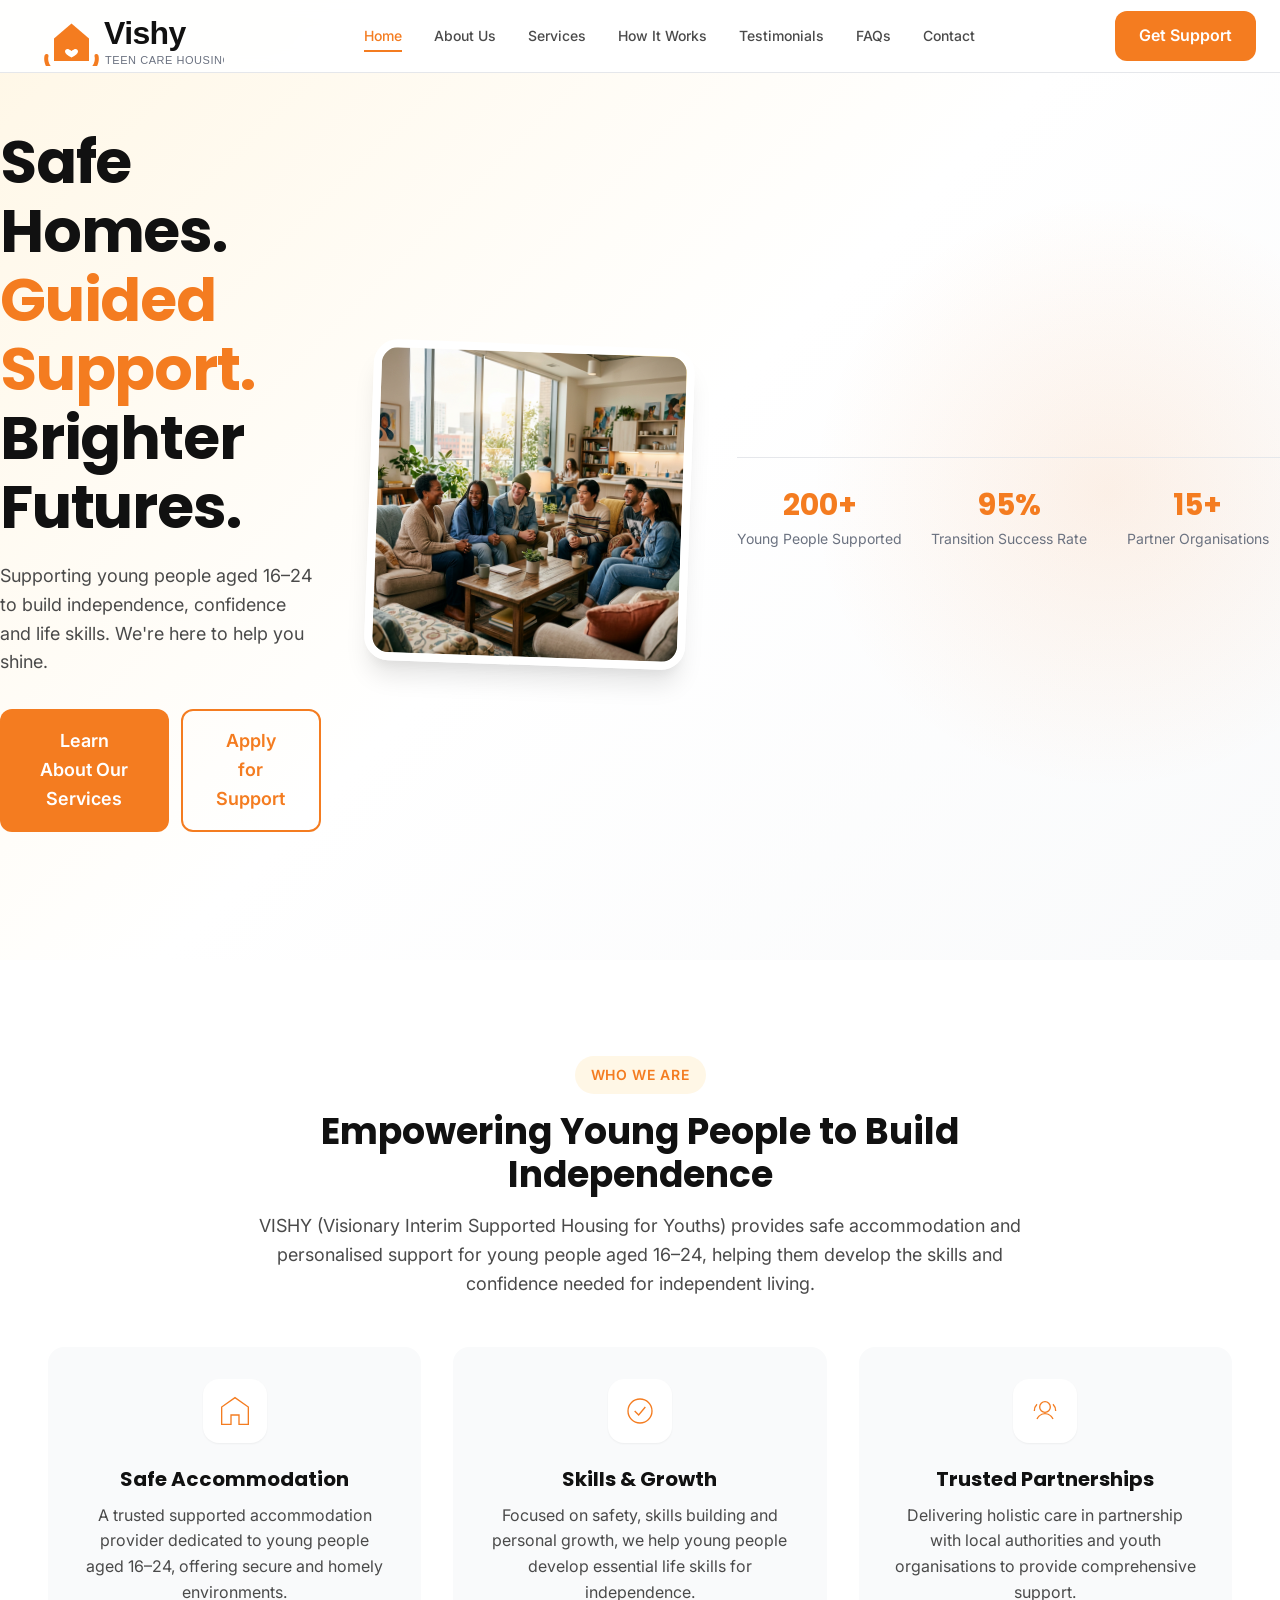
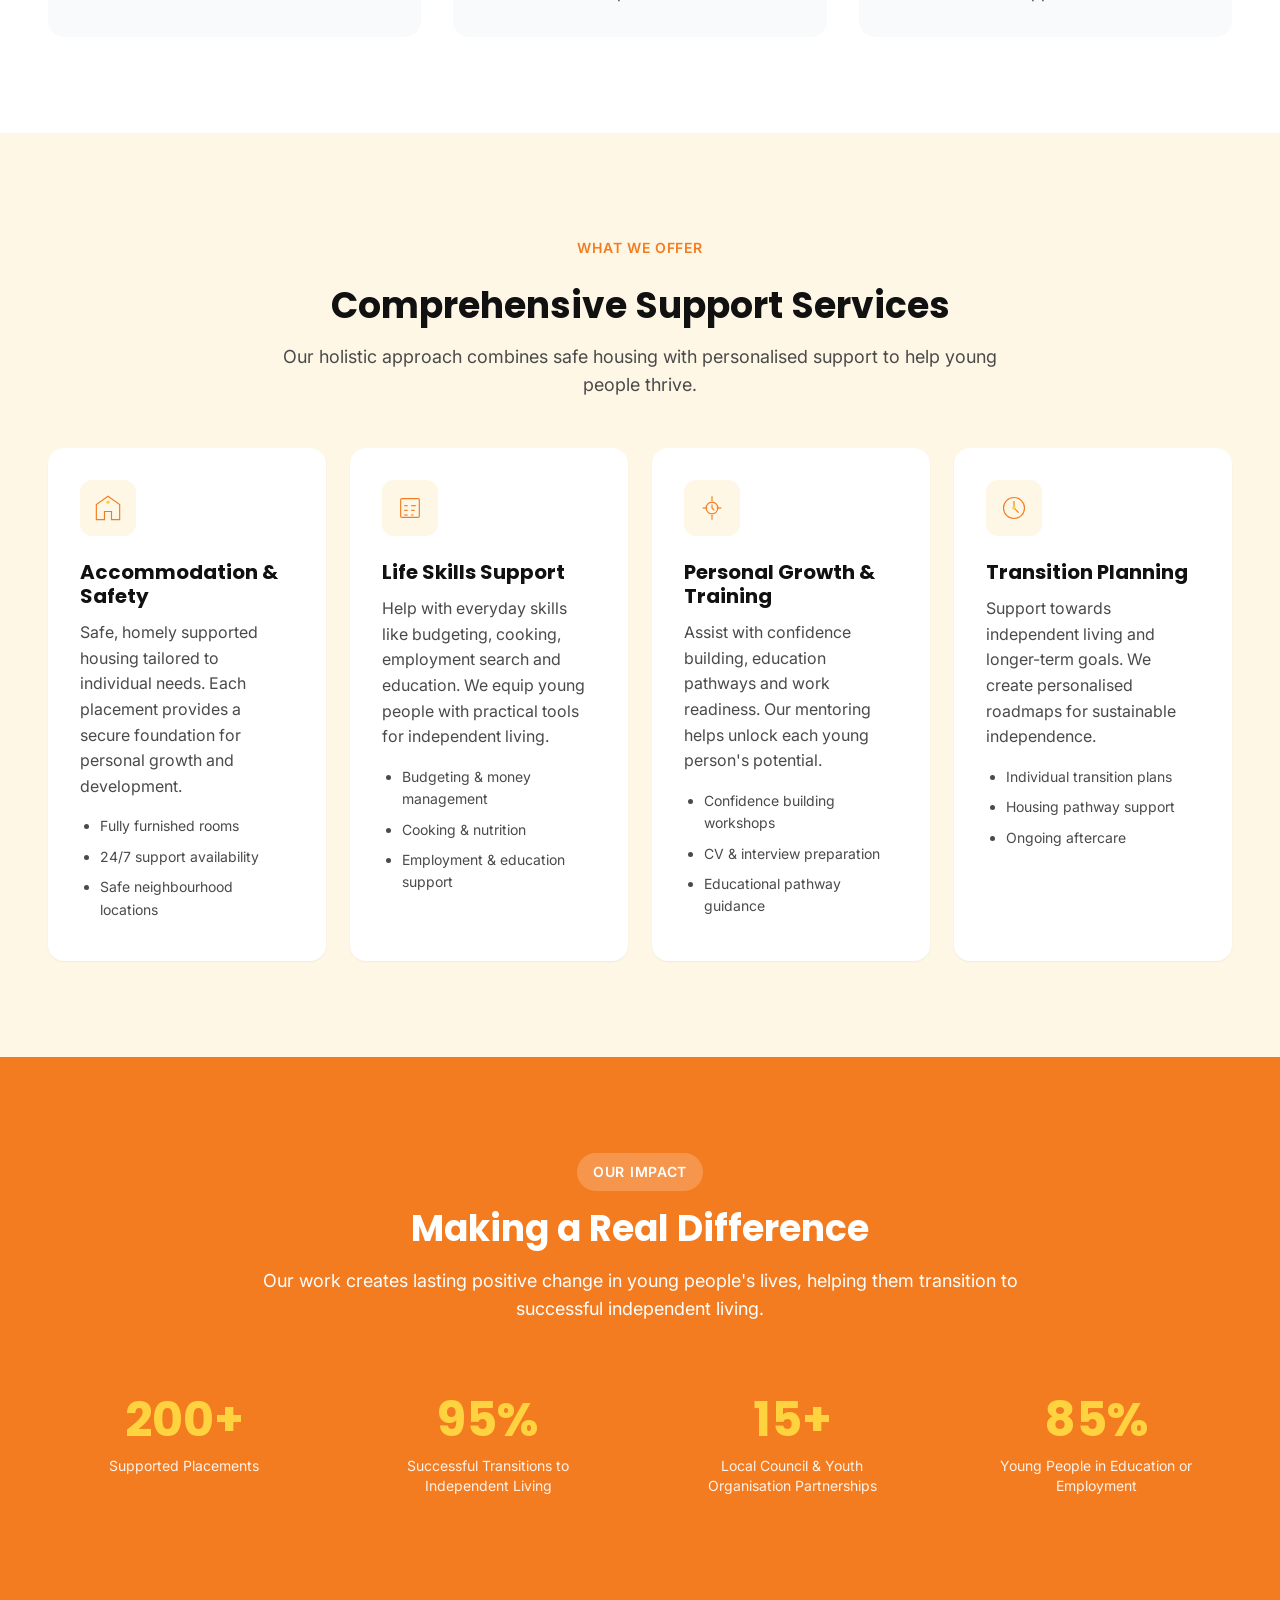
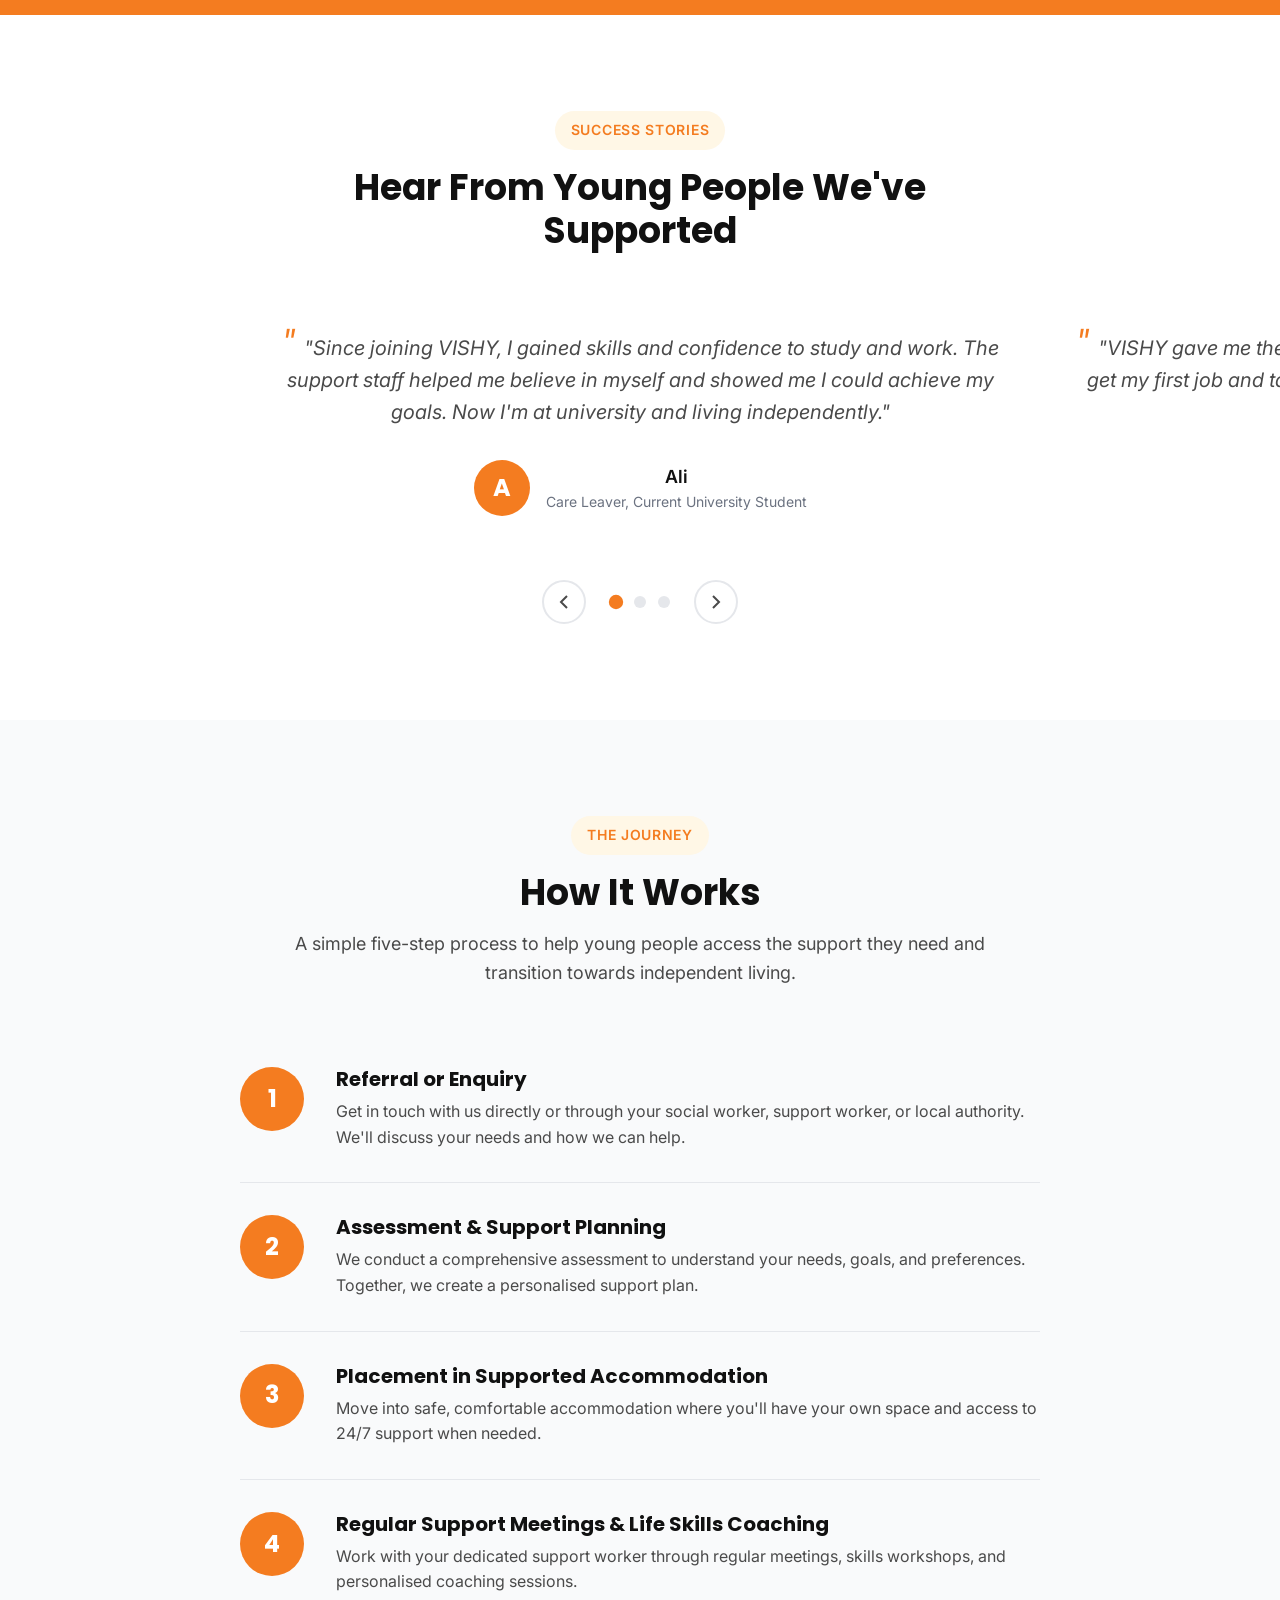
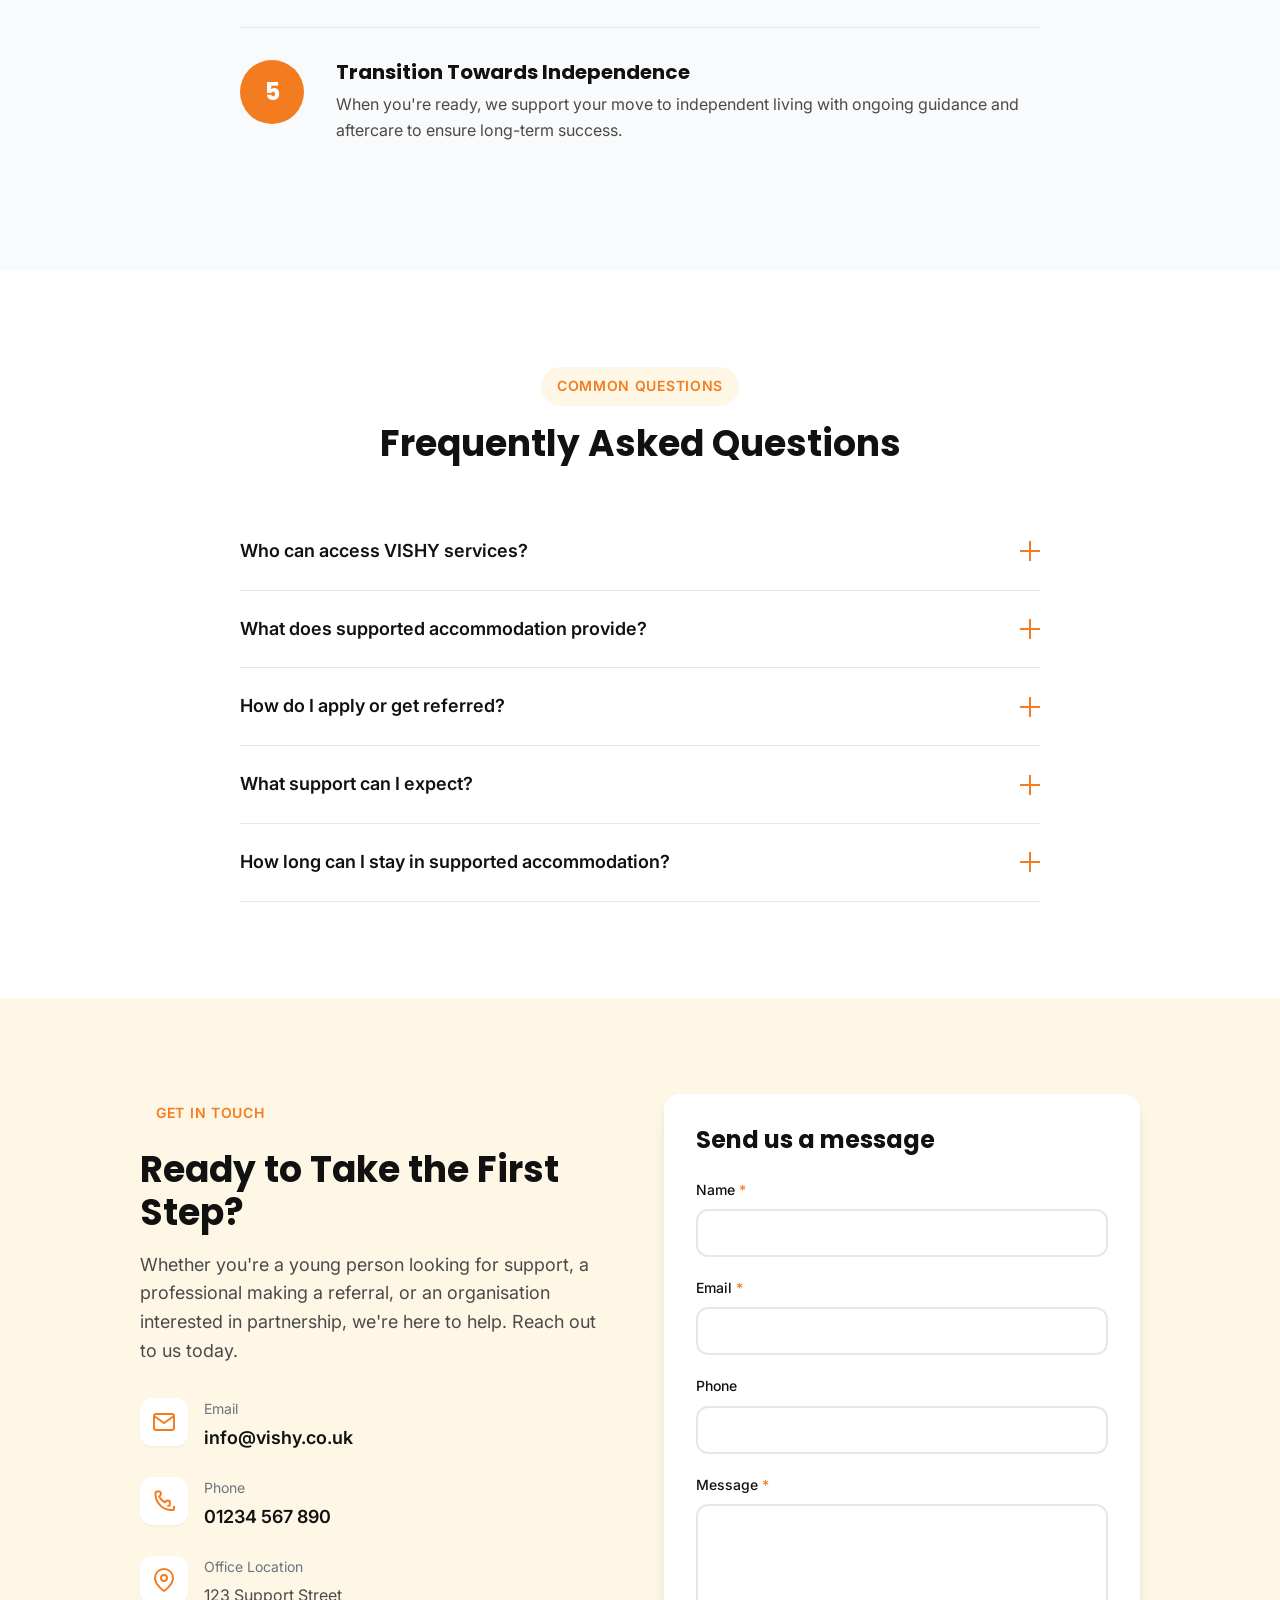
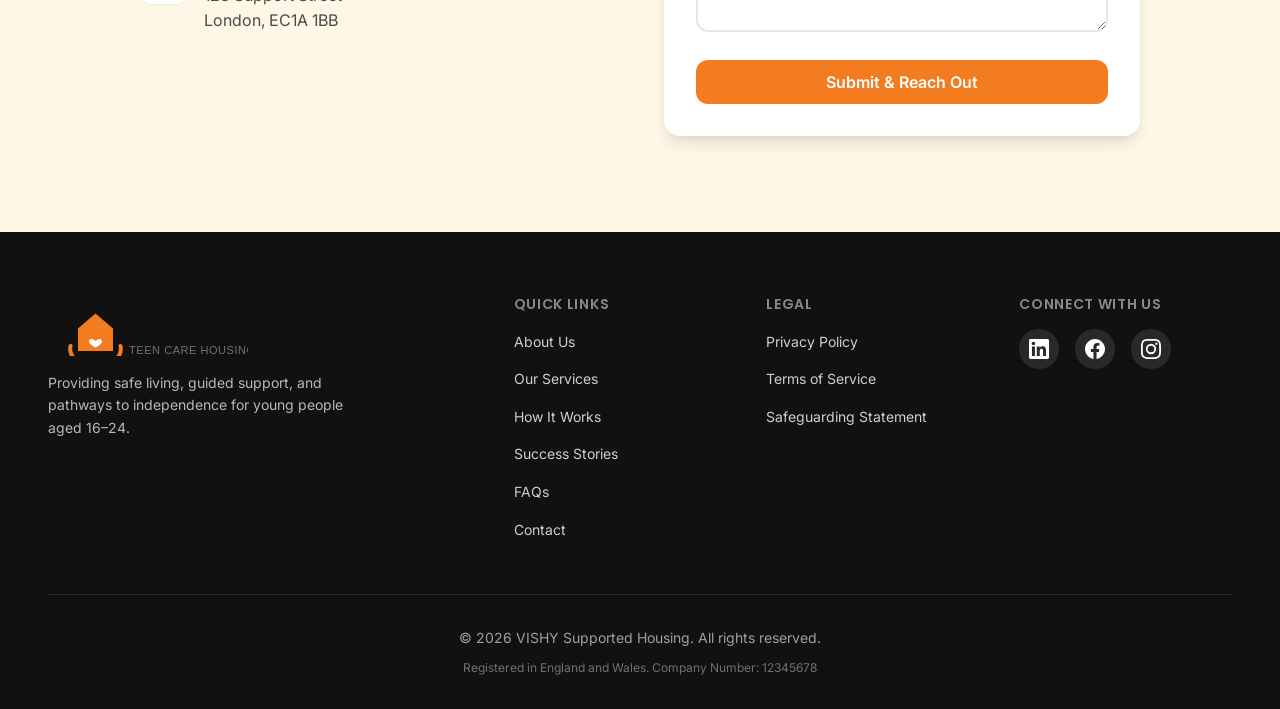
==== commit 48e3cf5d: "Enhance hero section with desktop image and refine logo SVG for professional branding" ====
--- a/index.html
+++ b/index.html
@@ -79,6 +79,12 @@
             <a href="#contact" class="btn btn-secondary btn-lg">Apply for Support</a>
           </div>
         </div>
+        <div class="hero-image-container" aria-hidden="true">
+          <div class="hero-image-wrapper">
+            <img src="assets/hero-image.png" alt="VISHY Community Life" class="hero-img">
+            <div class="hero-image-decoration"></div>
+          </div>
+        </div>
         <div class="hero-stats" role="region" aria-label="Key statistics">
           <div class="stat-item">
             <span class="stat-number">200+</span>
--- a/css/style.css
+++ b/css/style.css
@@ -660,11 +660,30 @@
 .hero-container {
   position: relative;
   z-index: 1;
-  padding: var(--space-12) 0;
+  padding: var(--space-8) 0;
+  display: flex;
+  flex-direction: column;
+  gap: var(--space-12);
+}
+
+@media (min-width: 1024px) {
+  .hero-container {
+    flex-direction: row;
+    align-items: center;
+    justify-content: space-between;
+    padding: var(--space-12) 0;
+  }
 }
 
 .hero-content {
-  max-width: 720px;
+  width: 100%;
+}
+
+@media (min-width: 1024px) {
+  .hero-content {
+    max-width: 580px;
+    flex: 1;
+  }
 }
 
 .hero-title {
@@ -755,6 +774,53 @@
 @media (min-width: 1024px) {
   .hero-title {
     font-size: var(--text-6xl);
+  }
+}
+
+/* Hero Image Specifics */
+.hero-image-container {
+  display: none;
+  /* Hidden on mobile */
+}
+
+@media (min-width: 1024px) {
+  .hero-image-container {
+    display: block;
+    flex: 1;
+    max-width: 500px;
+    position: relative;
+  }
+
+  .hero-image-wrapper {
+    position: relative;
+    border-radius: var(--radius-2xl);
+    overflow: hidden;
+    box-shadow: var(--shadow-xl);
+    border: 8px solid white;
+    transform: rotate(2deg);
+    transition: transform var(--transition-slow);
+  }
+
+  .hero-image-wrapper:hover {
+    transform: rotate(0deg) scale(1.02);
+  }
+
+  .hero-img {
+    width: 100%;
+    height: auto;
+    display: block;
+  }
+
+  .hero-image-decoration {
+    position: absolute;
+    top: -20px;
+    right: -20px;
+    width: 100px;
+    height: 100px;
+    background: var(--color-secondary);
+    border-radius: 50%;
+    z-index: -1;
+    opacity: 0.5;
   }
 }
 
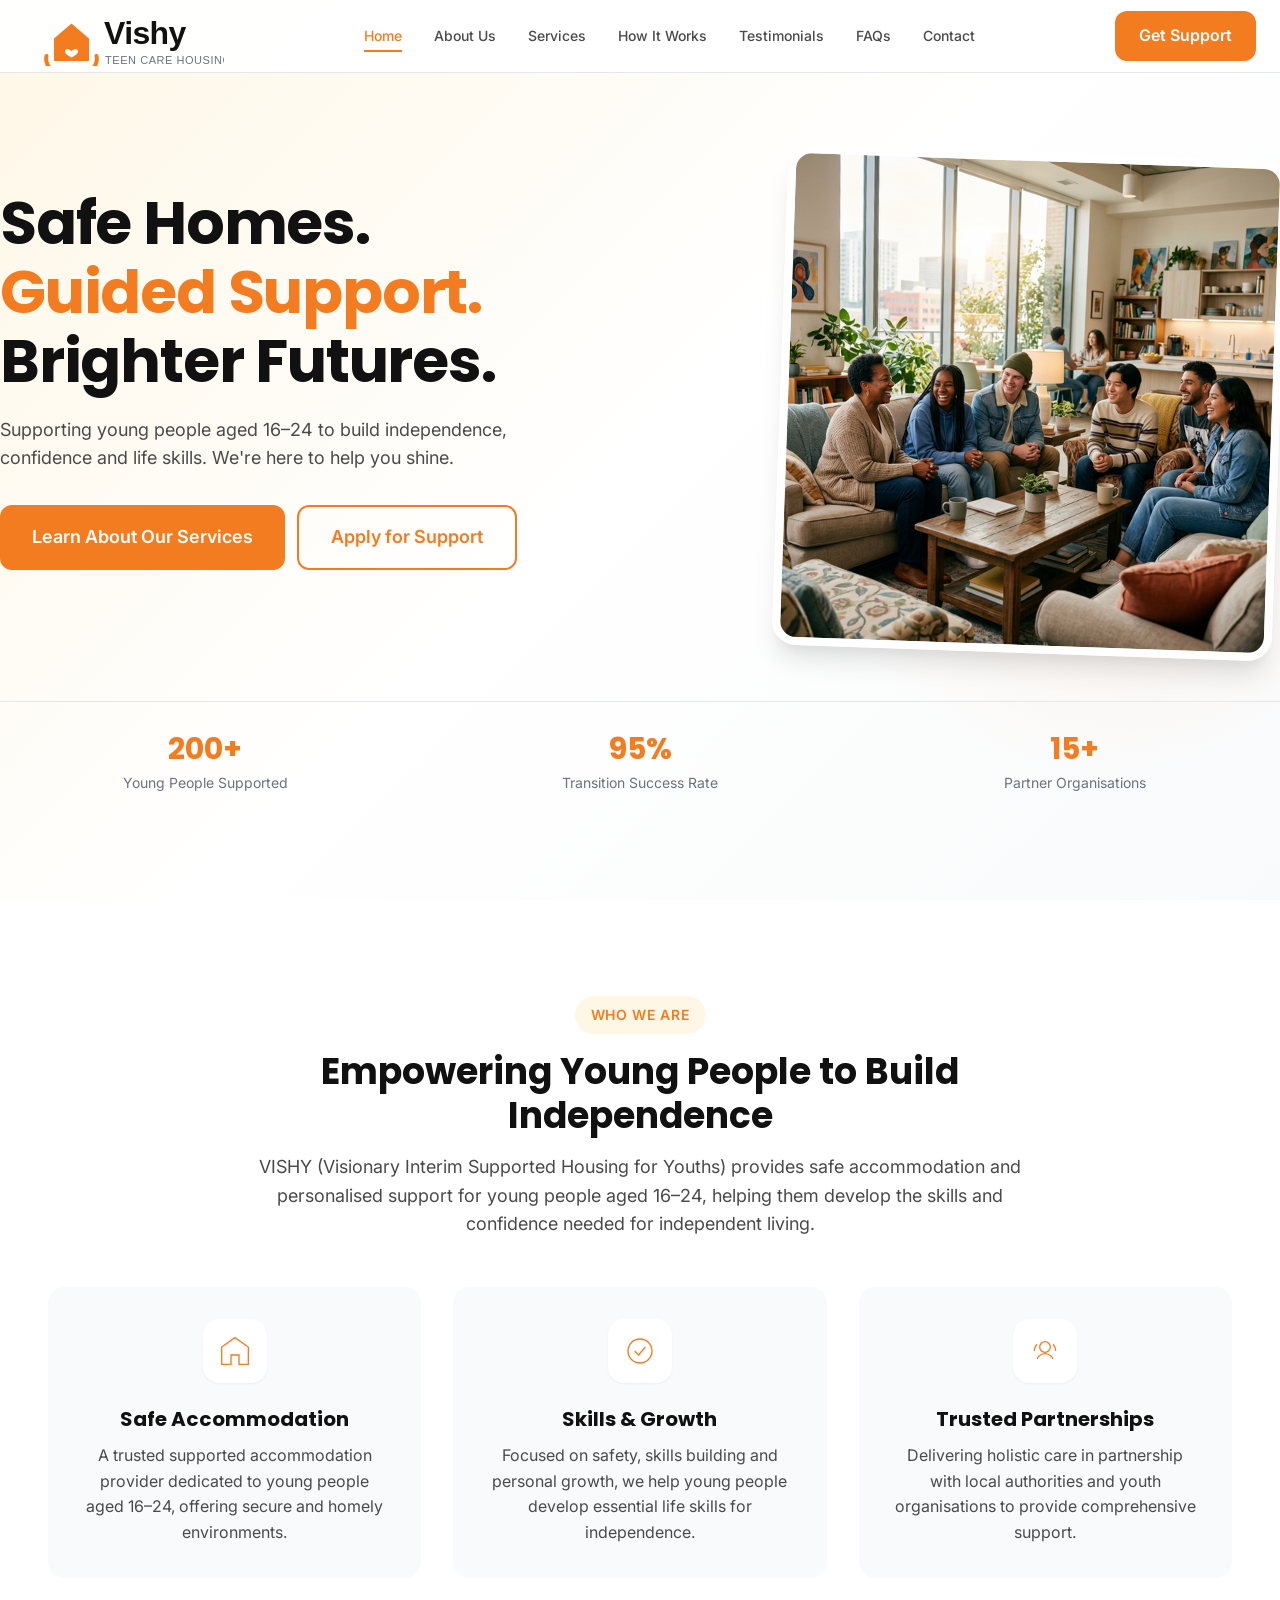
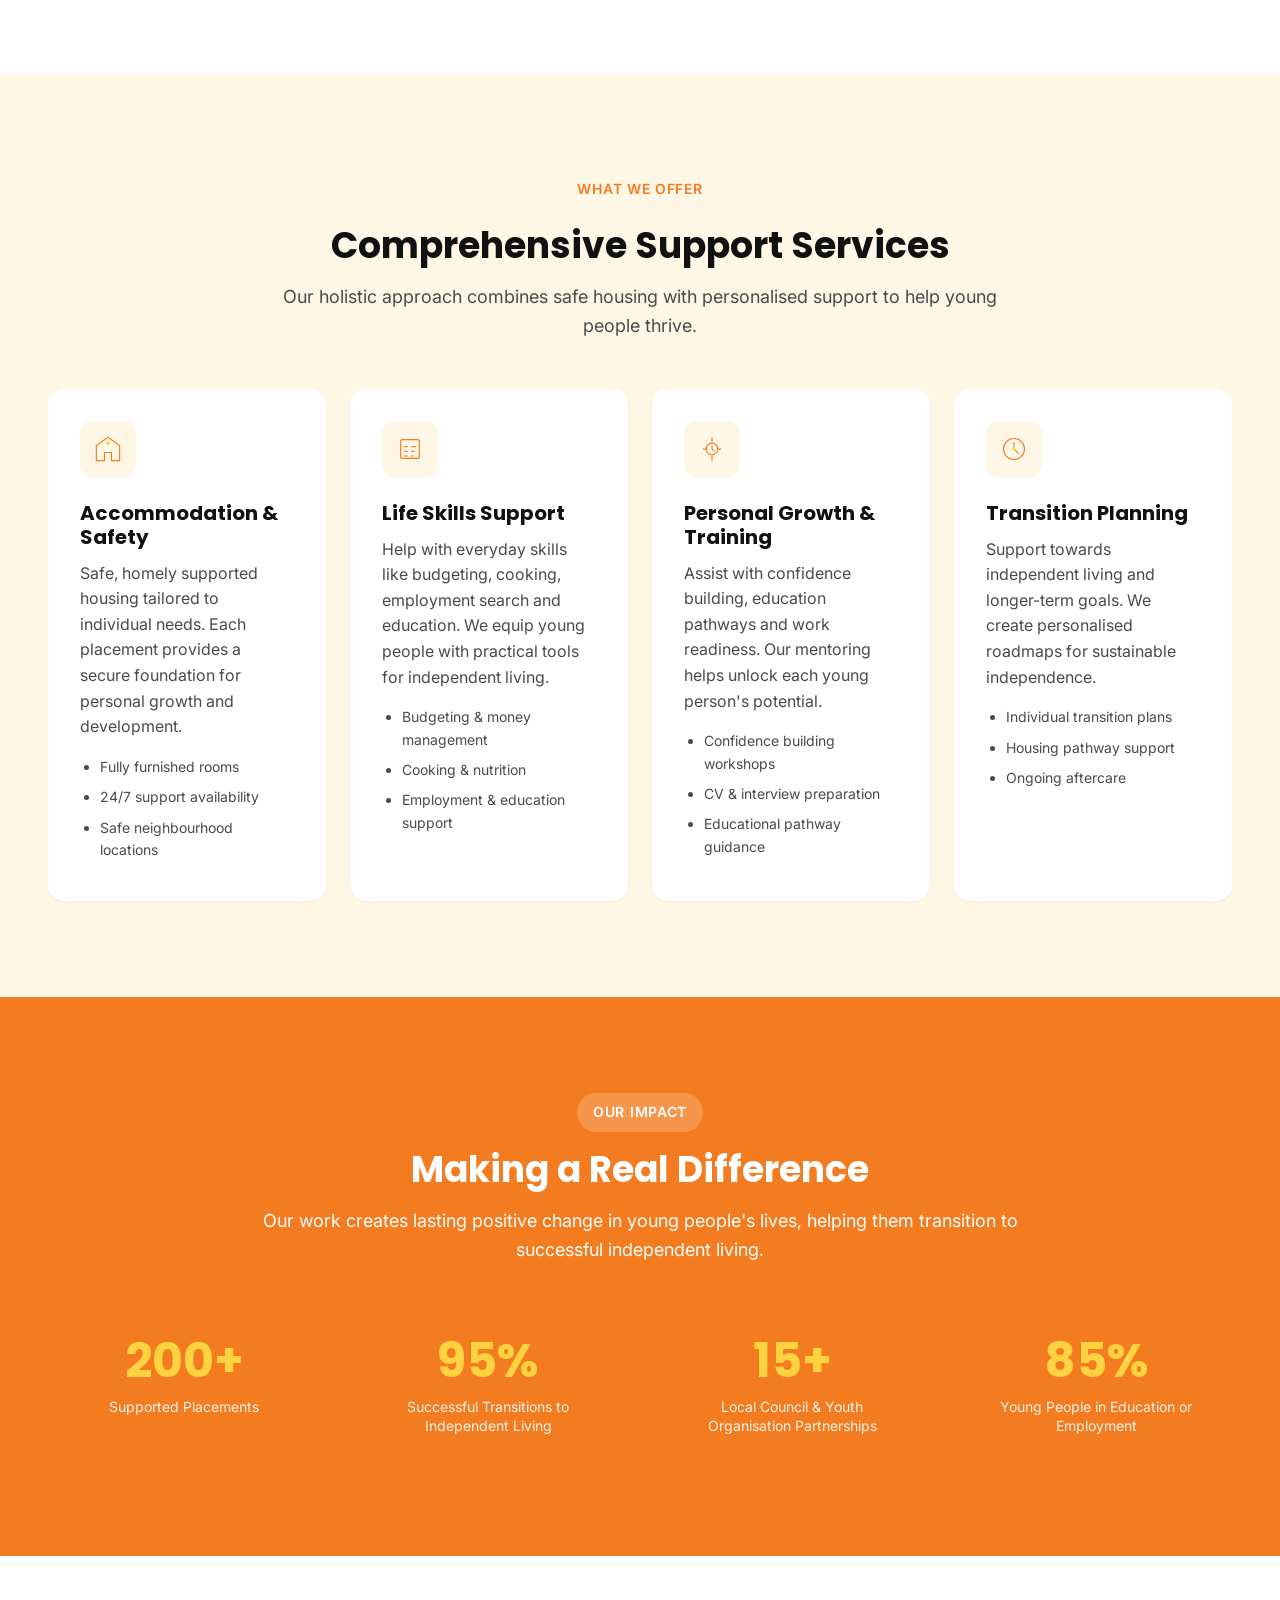
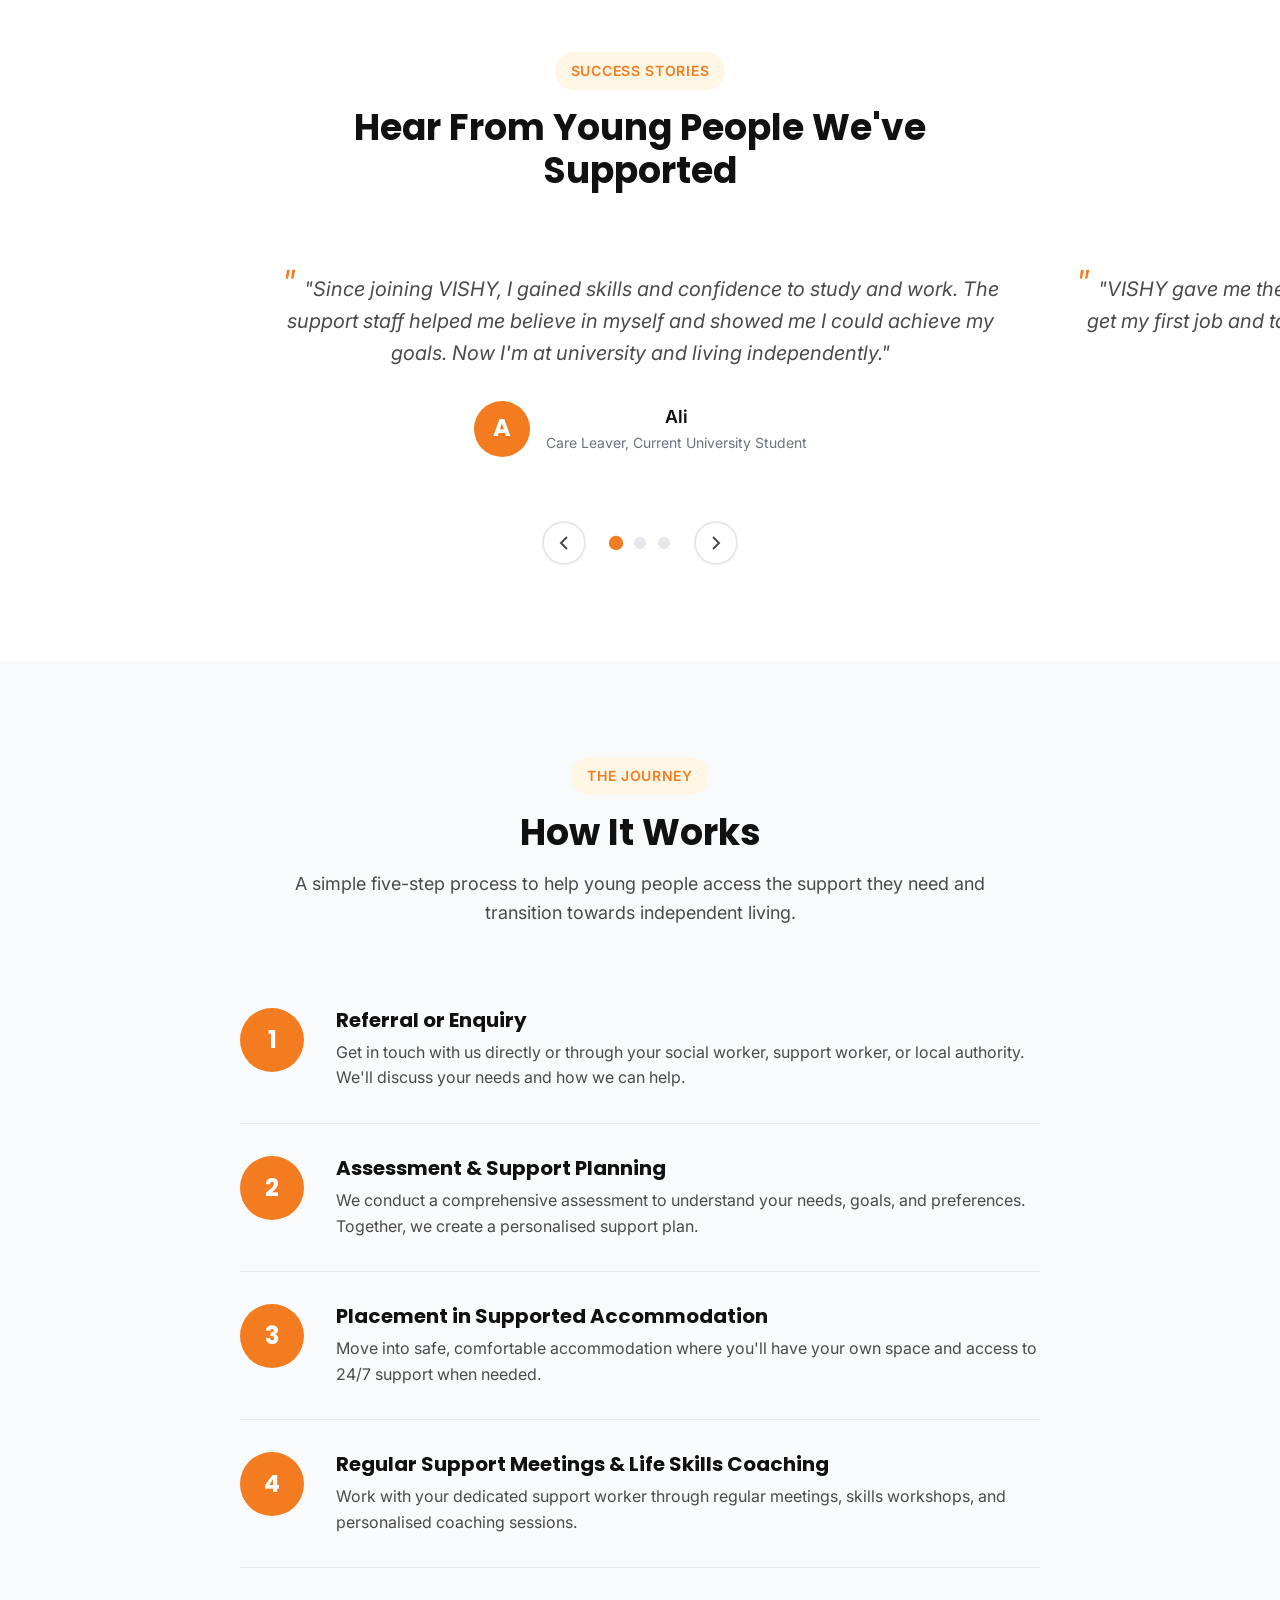
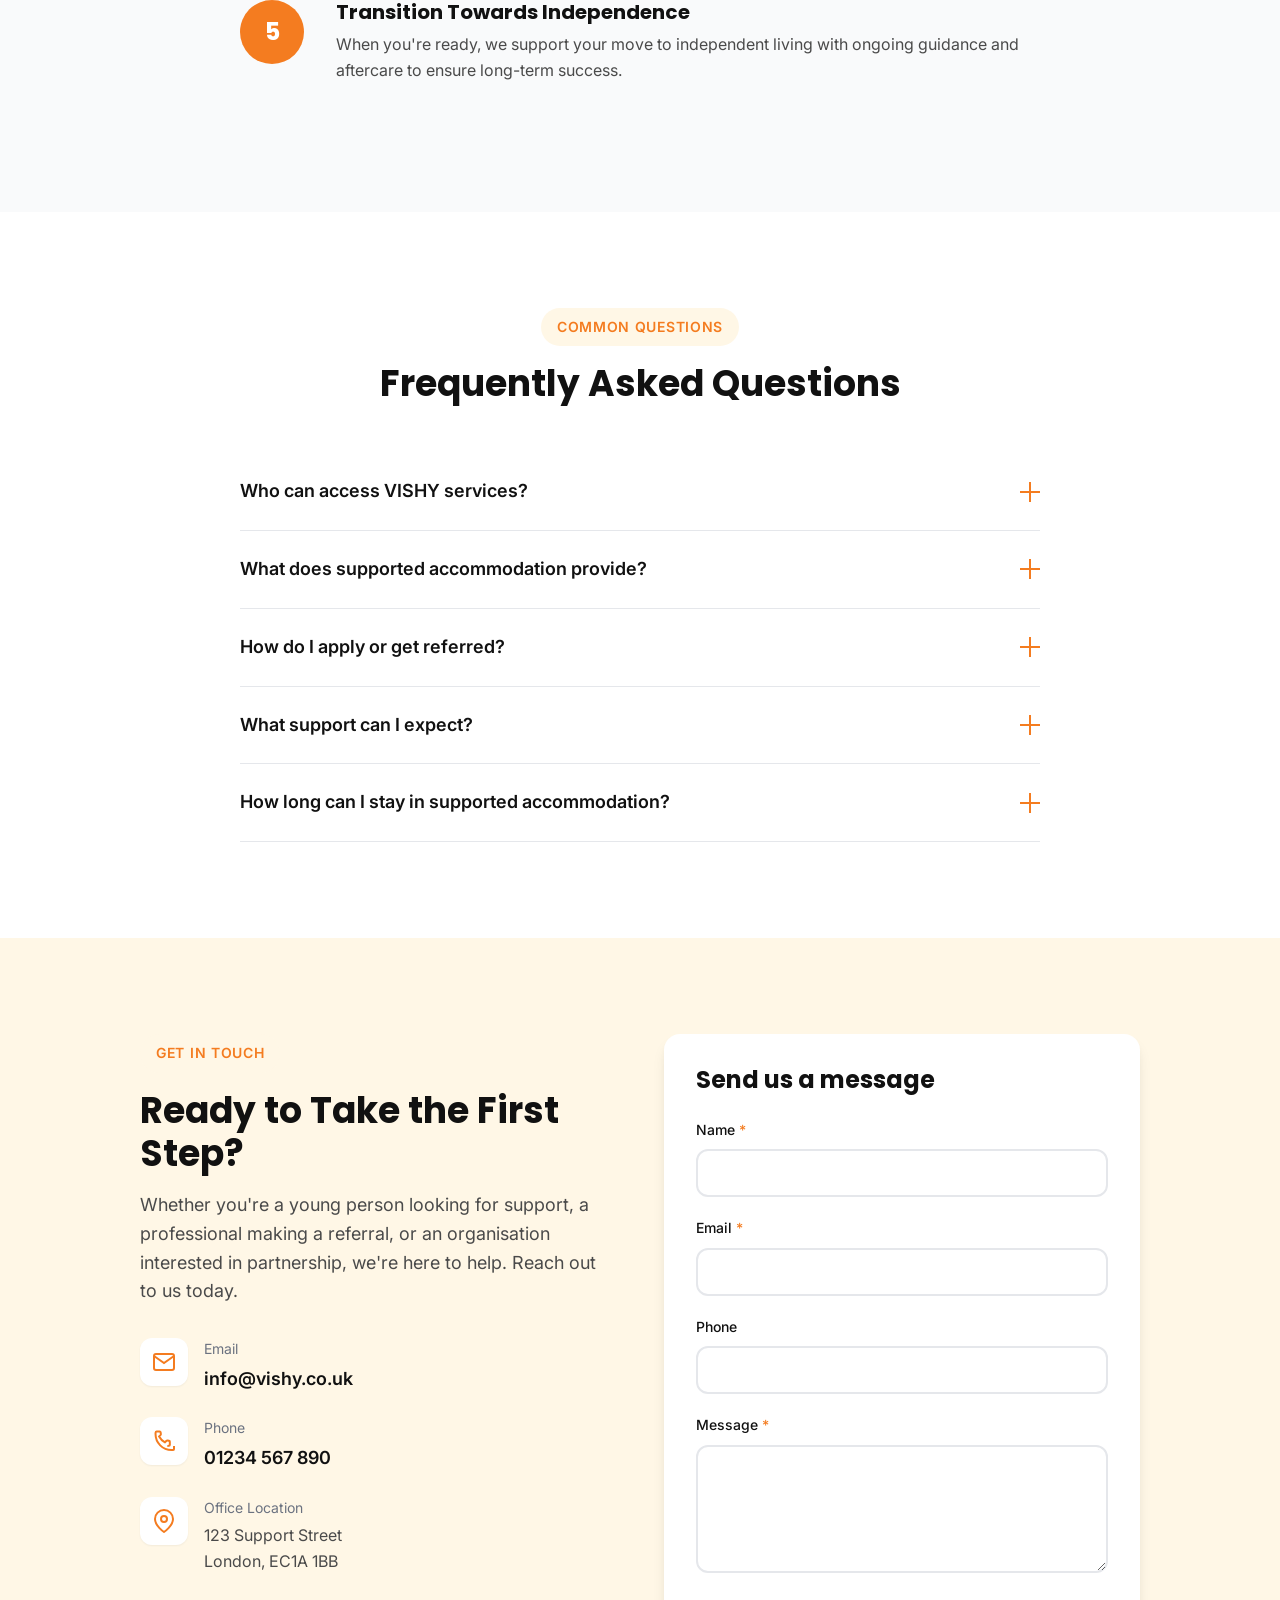
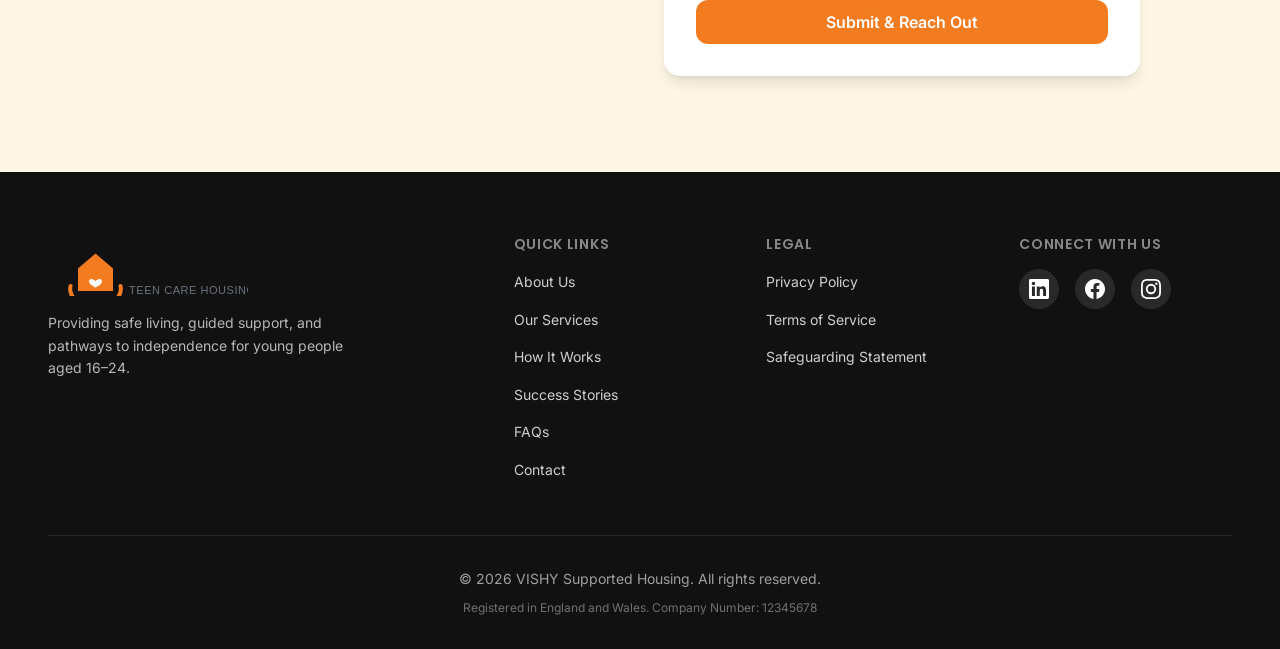
==== commit 07c9cb69: "Fix hero section layout: move stats to bottom, headlines and CTA to left, image to right on desktop" ====
--- a/index.html
+++ b/index.html
@@ -64,25 +64,27 @@
         <div class="hero-gradient"></div>
       </div>
       <div class="container hero-container">
-        <div class="hero-content">
-          <h1 id="hero-heading" class="hero-title">
-            Safe Homes.<br>
-            <span class="highlight">Guided Support.</span><br>
-            Brighter Futures.
-          </h1>
-          <p class="hero-subtitle">
-            Supporting young people aged 16–24 to build independence, confidence and life skills.
-            We're here to help you shine.
-          </p>
-          <div class="hero-ctas">
-            <a href="#services" class="btn btn-primary btn-lg">Learn About Our Services</a>
-            <a href="#contact" class="btn btn-secondary btn-lg">Apply for Support</a>
-          </div>
-        </div>
-        <div class="hero-image-container" aria-hidden="true">
-          <div class="hero-image-wrapper">
-            <img src="assets/hero-image.png" alt="VISHY Community Life" class="hero-img">
-            <div class="hero-image-decoration"></div>
+        <div class="hero-main">
+          <div class="hero-content">
+            <h1 id="hero-heading" class="hero-title">
+              Safe Homes.<br>
+              <span class="highlight">Guided Support.</span><br>
+              Brighter Futures.
+            </h1>
+            <p class="hero-subtitle">
+              Supporting young people aged 16–24 to build independence, confidence and life skills.
+              We're here to help you shine.
+            </p>
+            <div class="hero-ctas">
+              <a href="#services" class="btn btn-primary btn-lg">Learn About Our Services</a>
+              <a href="#contact" class="btn btn-secondary btn-lg">Apply for Support</a>
+            </div>
+          </div>
+          <div class="hero-image-container" aria-hidden="true">
+            <div class="hero-image-wrapper">
+              <img src="assets/hero-image.png" alt="VISHY Community Life" class="hero-img">
+              <div class="hero-image-decoration"></div>
+            </div>
           </div>
         </div>
         <div class="hero-stats" role="region" aria-label="Key statistics">
--- a/css/style.css
+++ b/css/style.css
@@ -668,10 +668,22 @@
 
 @media (min-width: 1024px) {
   .hero-container {
+    padding: var(--space-12) 0;
+  }
+}
+
+.hero-main {
+  display: flex;
+  flex-direction: column;
+  gap: var(--space-12);
+}
+
+@media (min-width: 1024px) {
+  .hero-main {
     flex-direction: row;
     align-items: center;
     justify-content: space-between;
-    padding: var(--space-12) 0;
+    width: 100%;
   }
 }
 
@@ -723,6 +735,7 @@
   gap: var(--space-6);
   padding-top: var(--space-8);
   border-top: 1px solid var(--color-border);
+  width: 100%;
 }
 
 .stat-item {
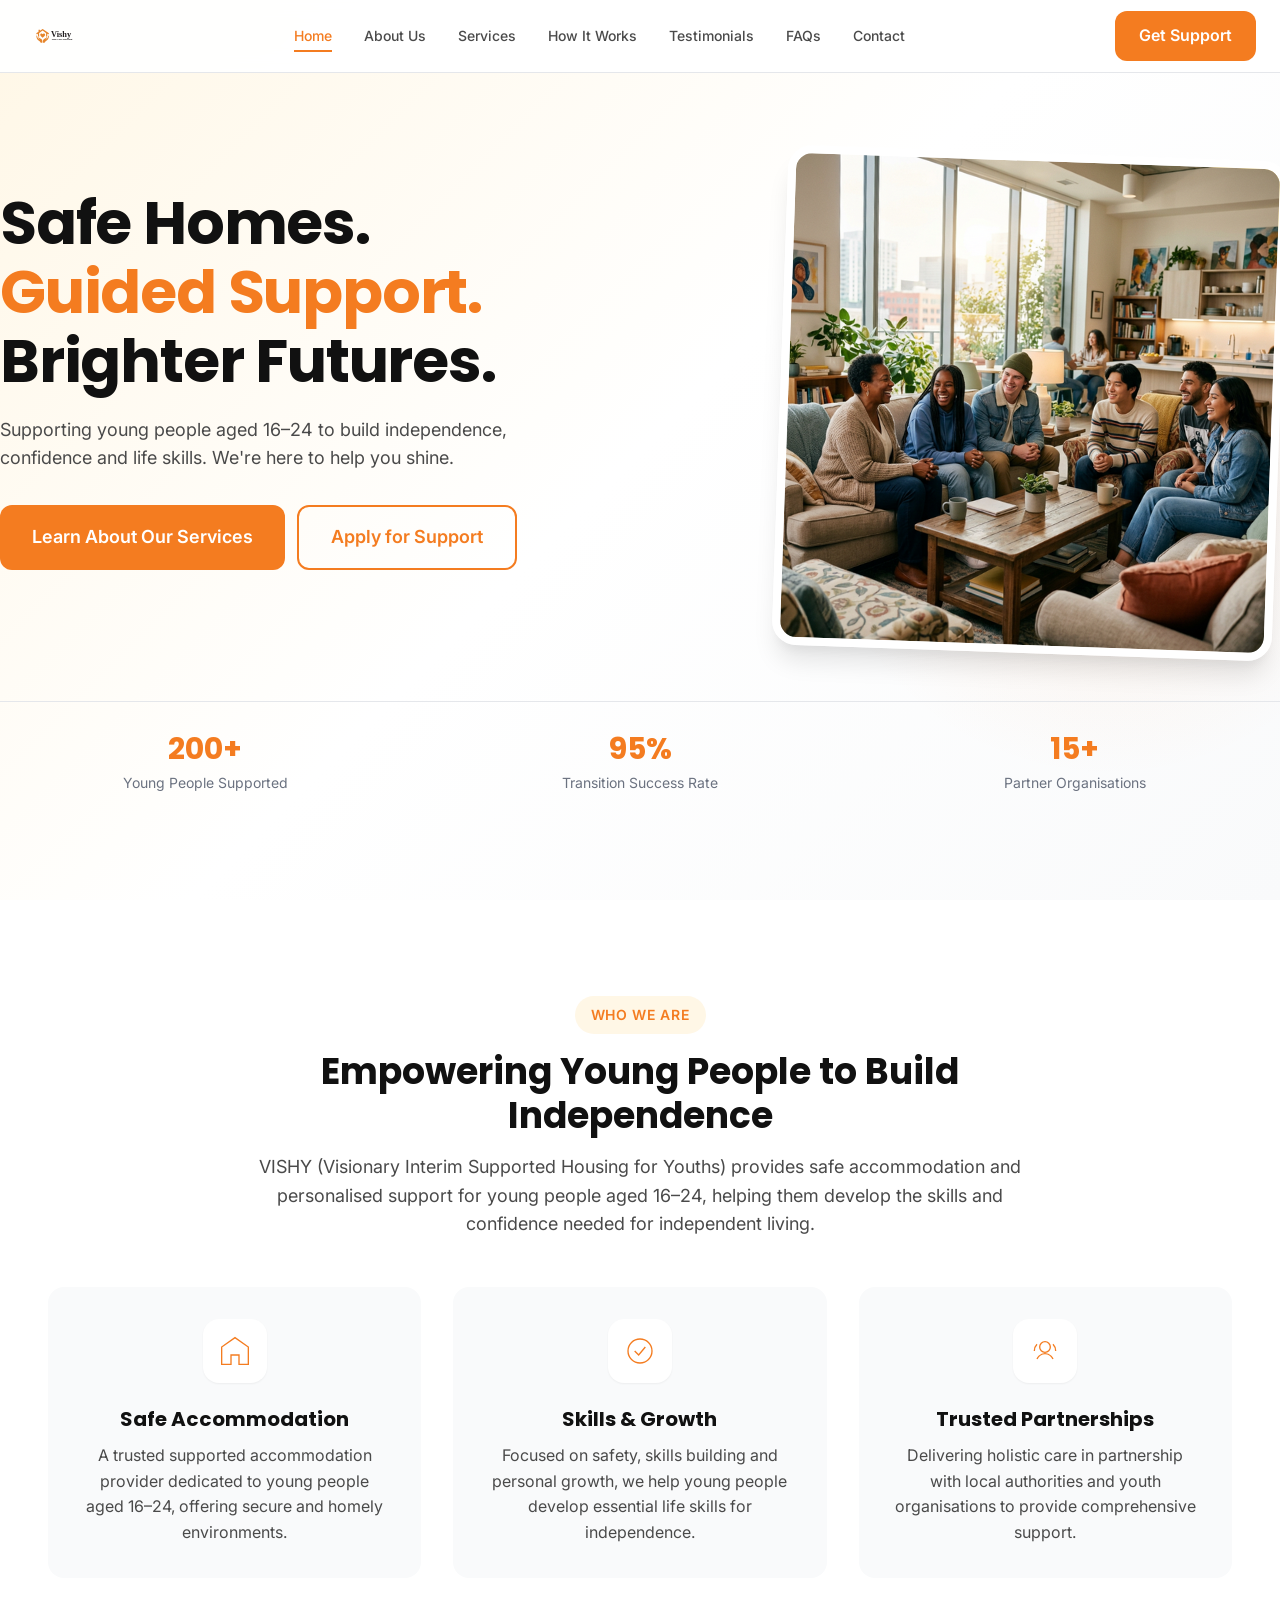
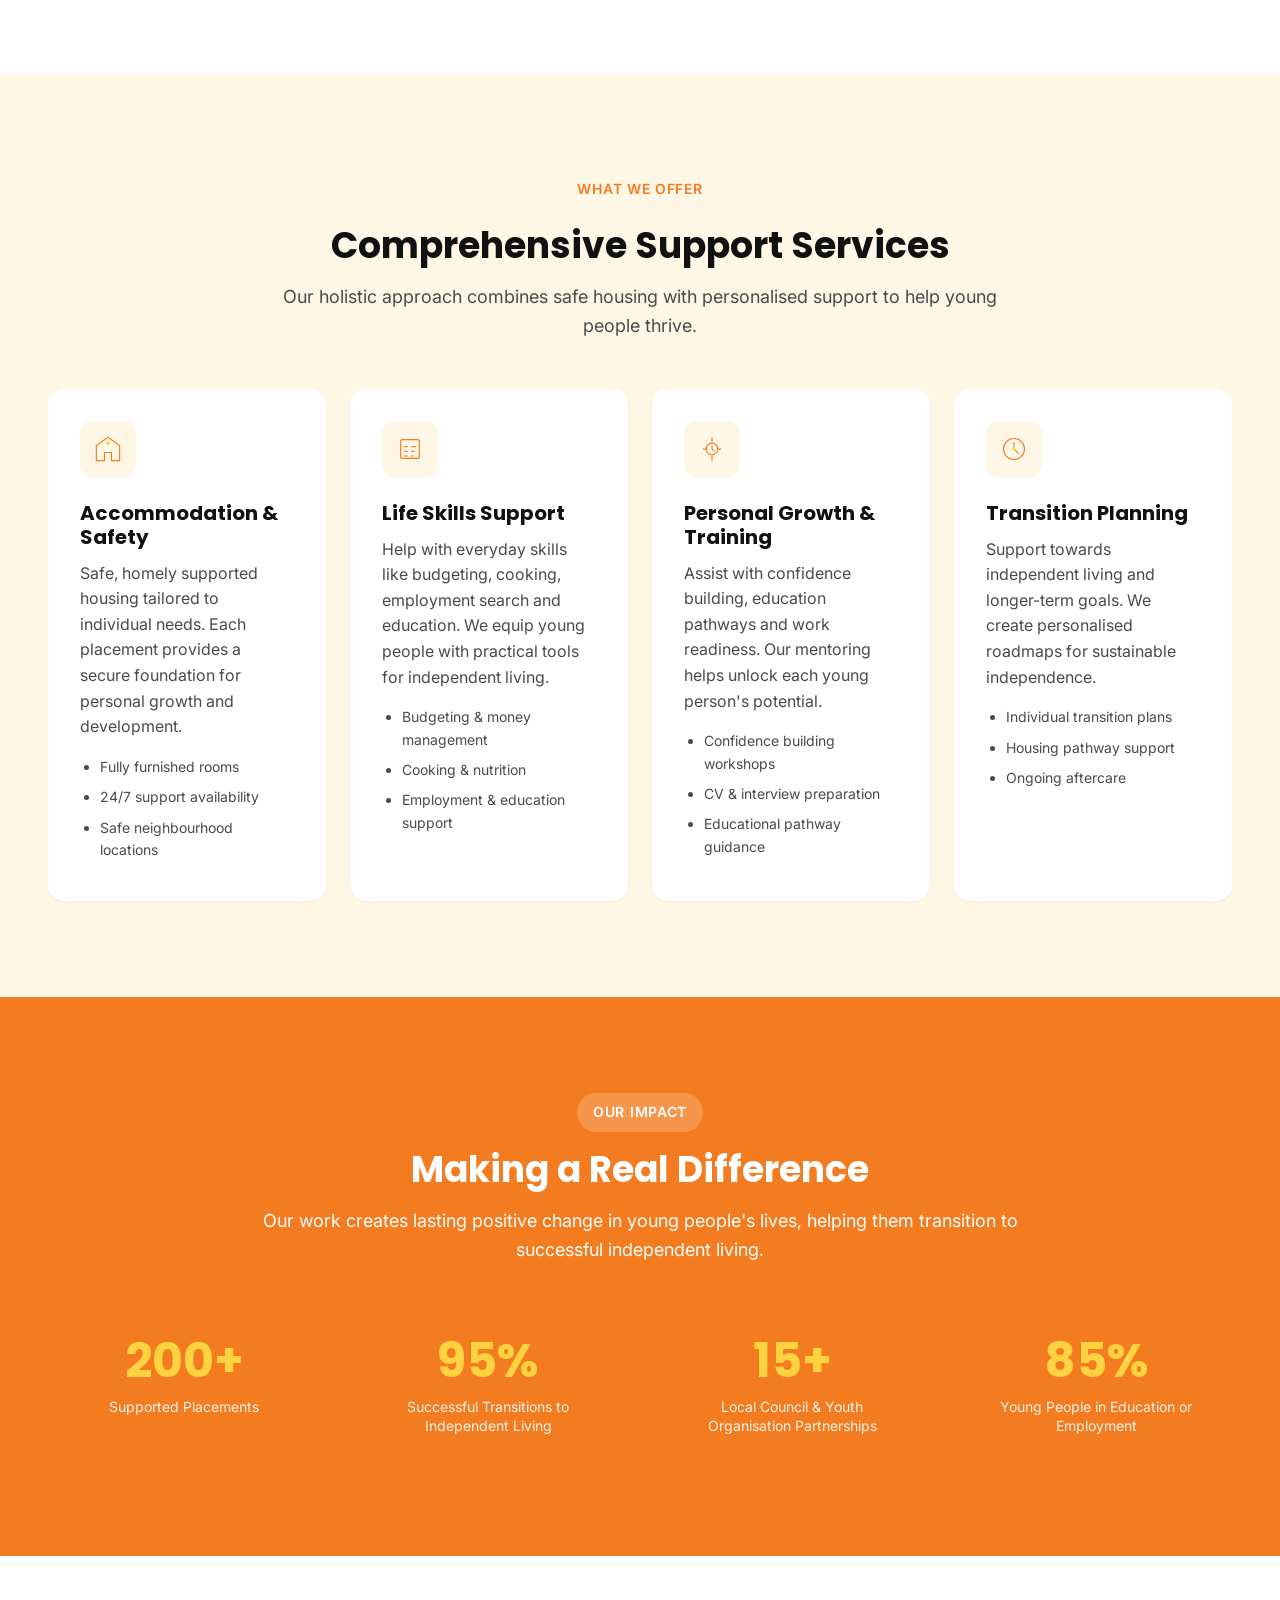
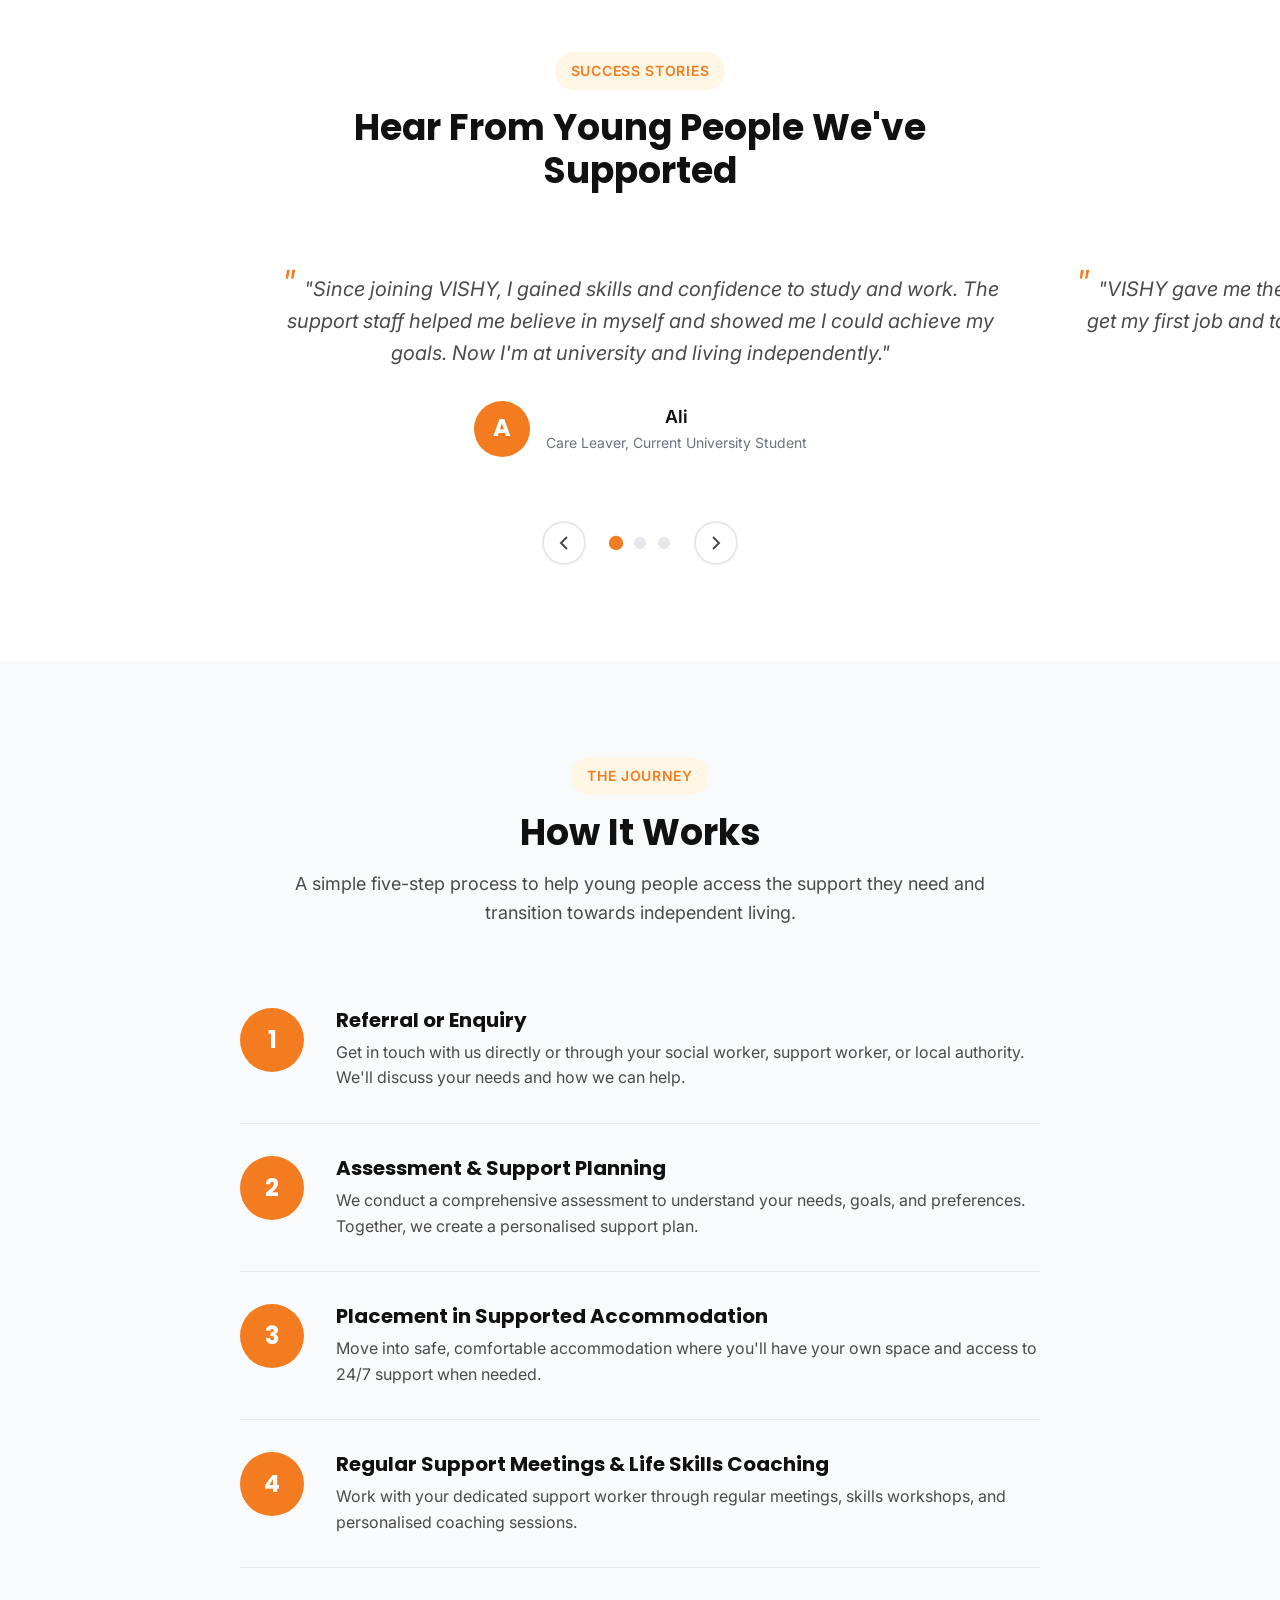
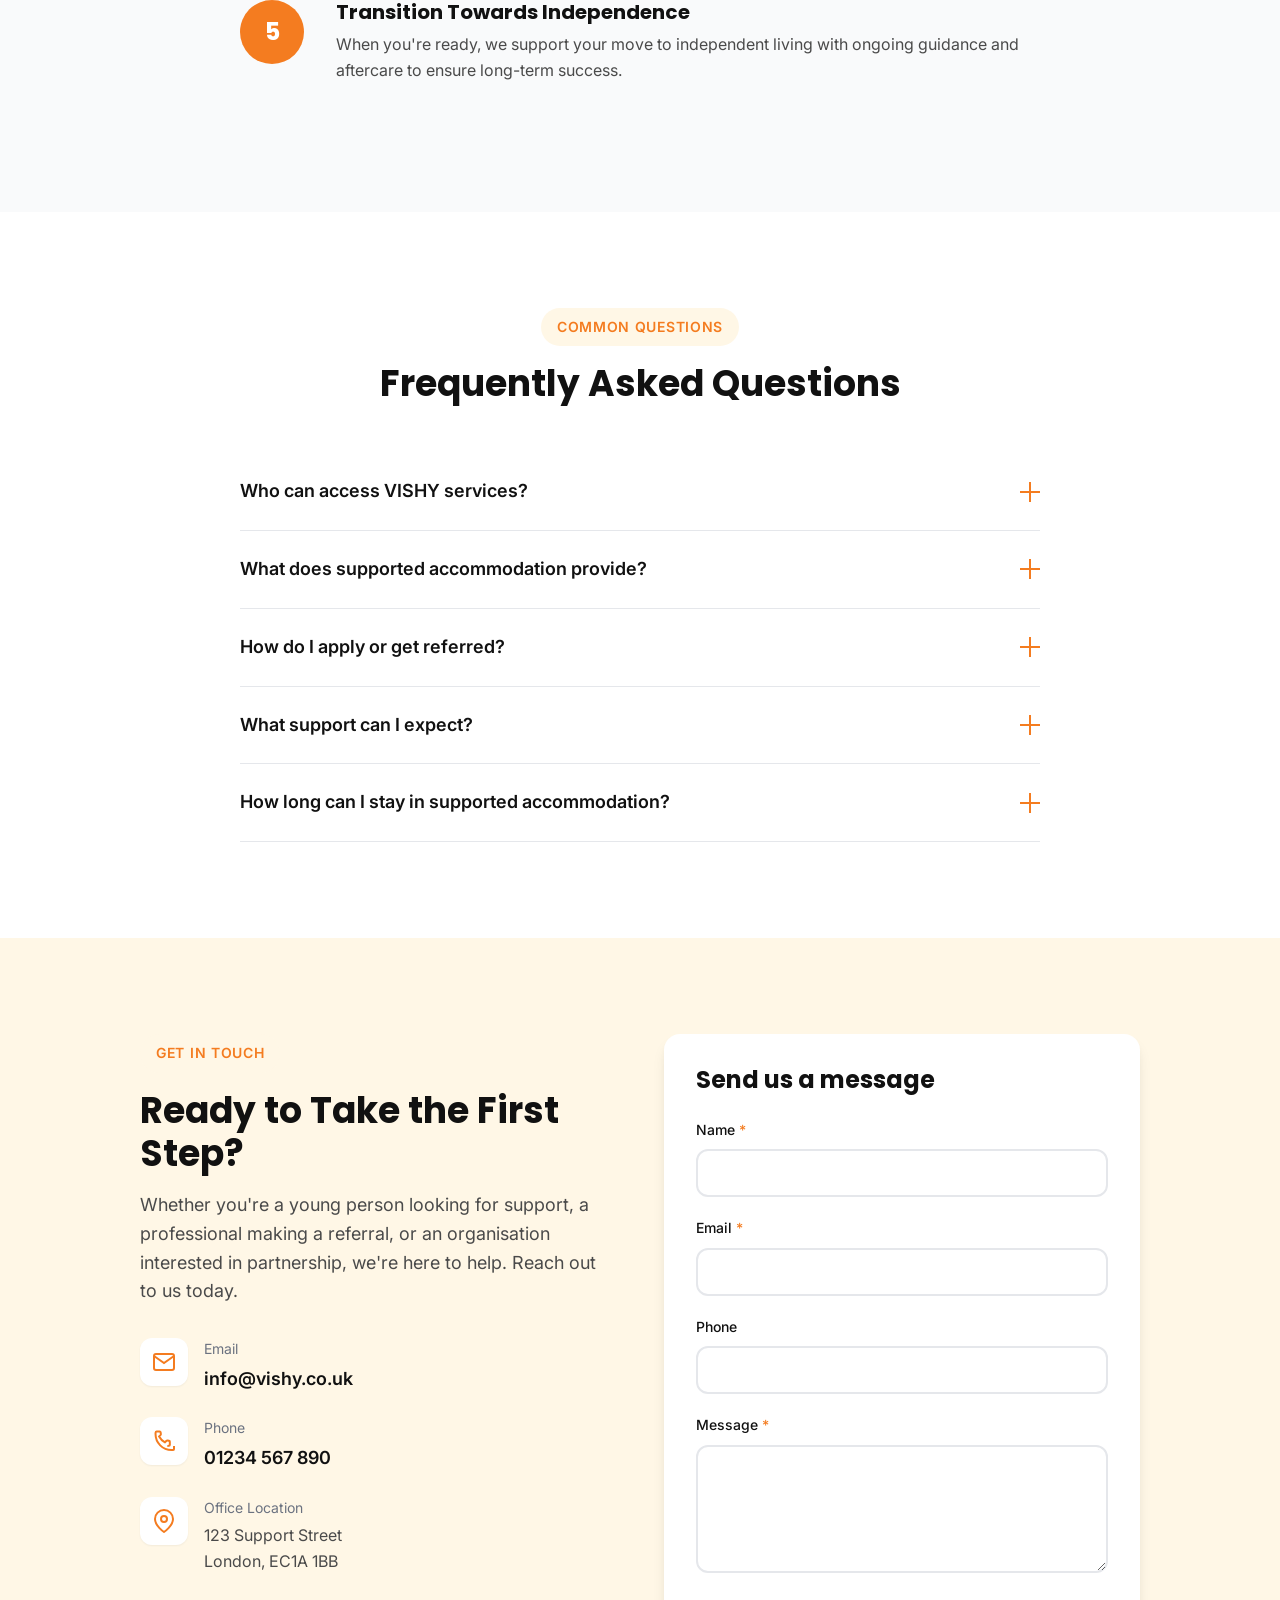
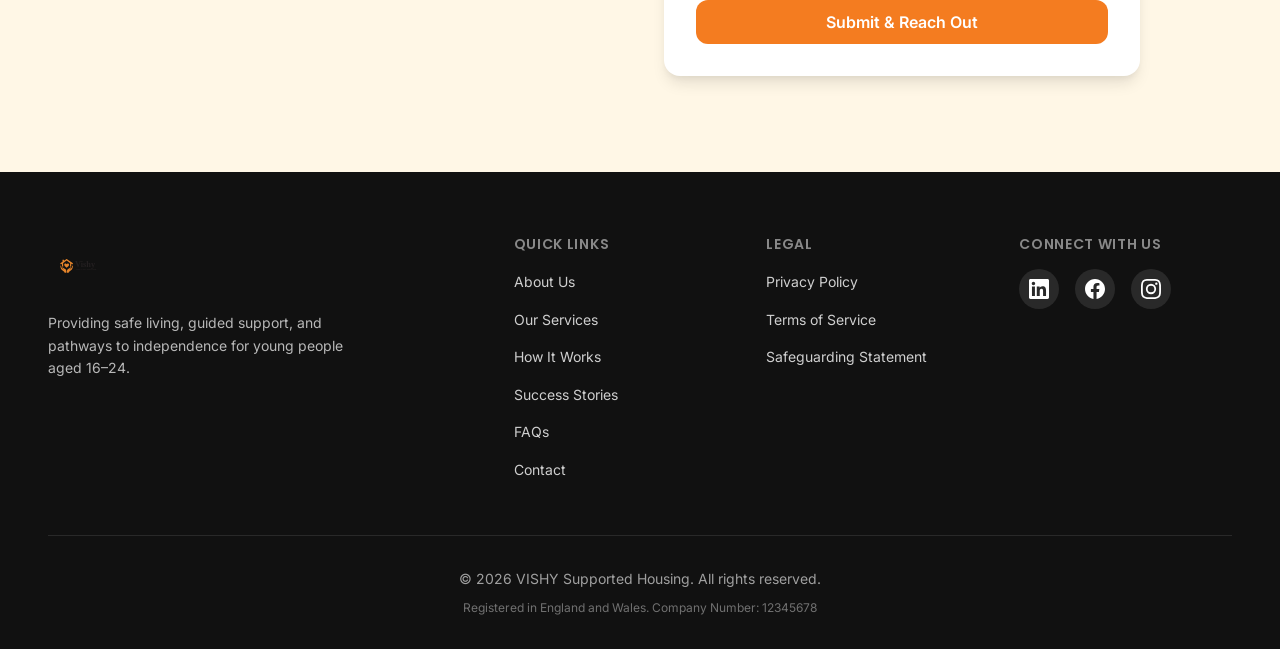
==== commit 0db3c082: "Update website with new Home.svg logo and styling" ====
--- a/index.html
+++ b/index.html
@@ -32,7 +32,7 @@
   <header class="header" role="banner">
     <div class="container header-container">
       <a href="#" class="logo" aria-label="VISHY - Home">
-        <img src="assets/logo.svg" alt="VISHY Logo" class="logo-img">
+        <img src="assets/Home.svg" alt="VISHY Logo" class="logo-img">
       </a>
 
       <nav class="main-nav" role="navigation" aria-label="Main navigation">
@@ -647,7 +647,7 @@
       <div class="footer-content">
         <div class="footer-brand">
           <a href="#" class="logo footer-logo" aria-label="VISHY Home">
-            <img src="assets/logo.svg" alt="VISHY Logo" class="logo-img">
+            <img src="assets/Home.svg" alt="VISHY Logo" class="logo-img">
           </a>
           <p class="footer-mission">
             Providing safe living, guided support, and pathways to independence
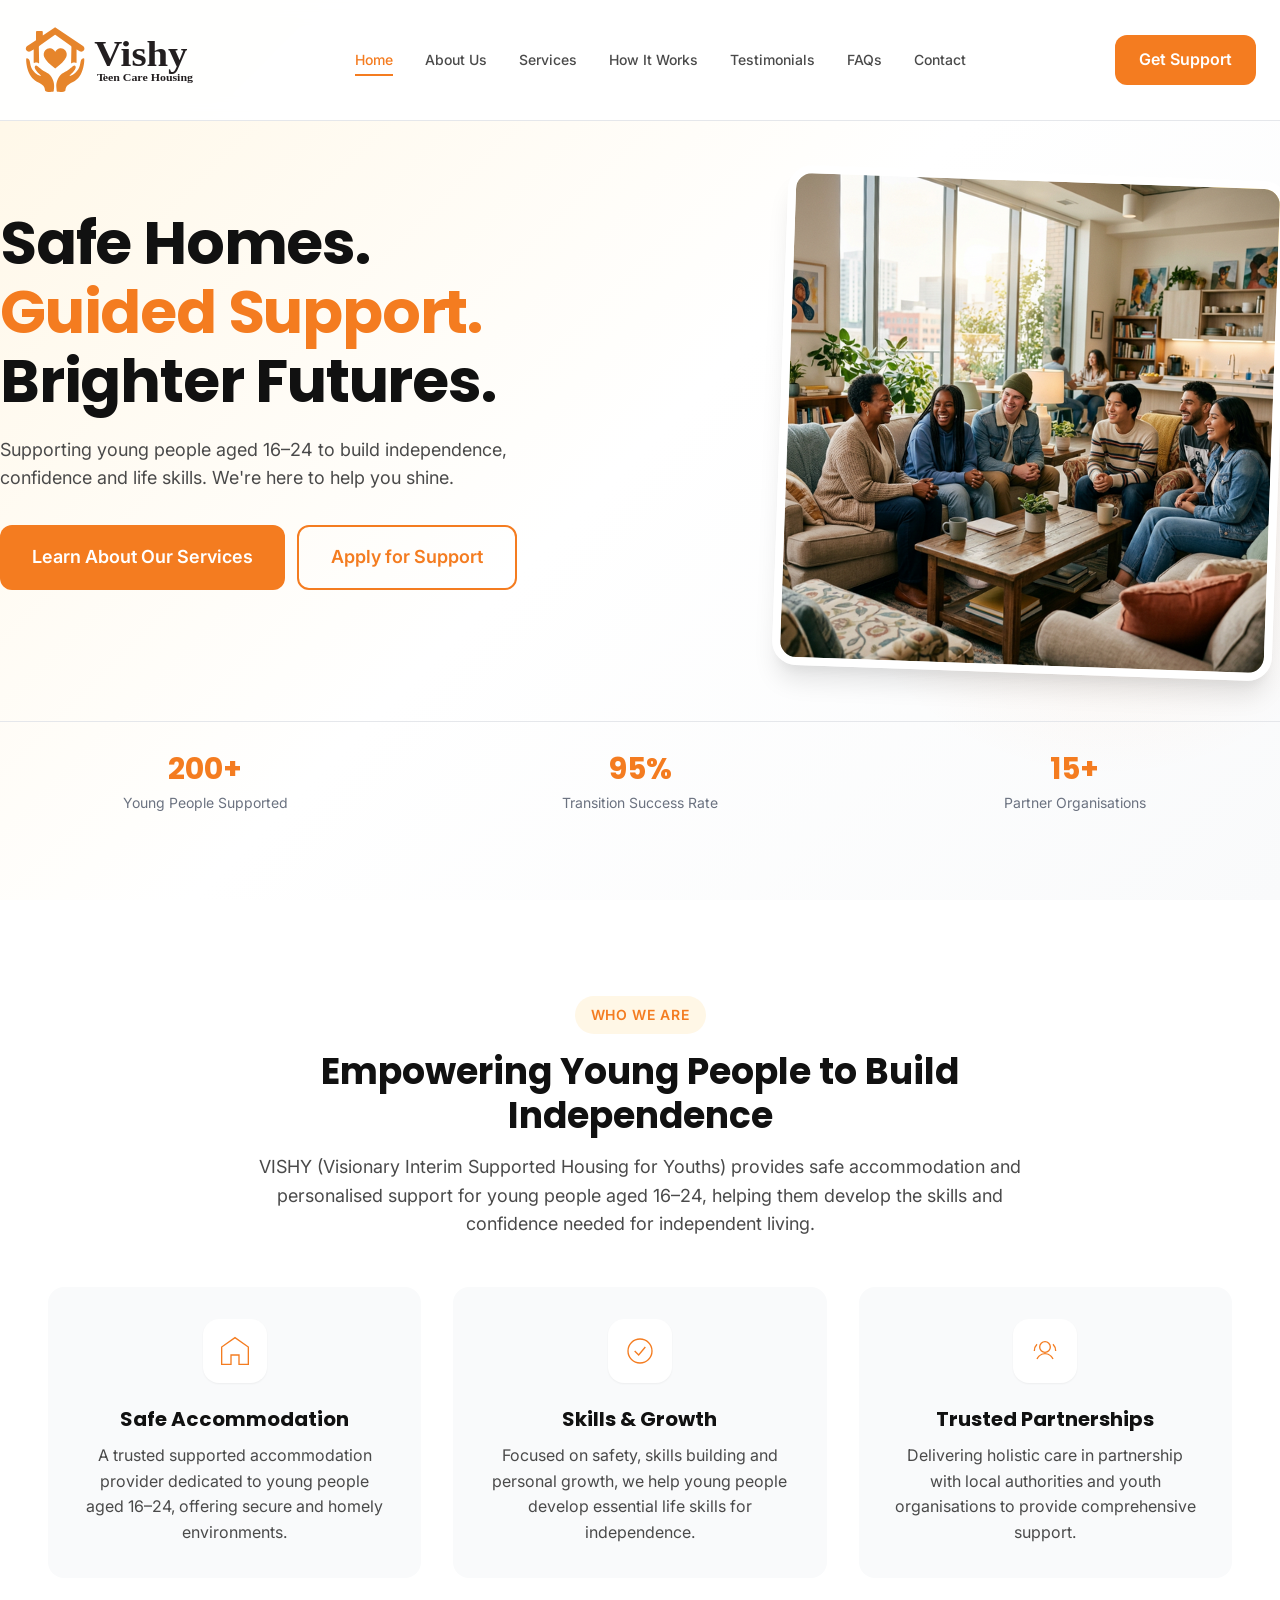
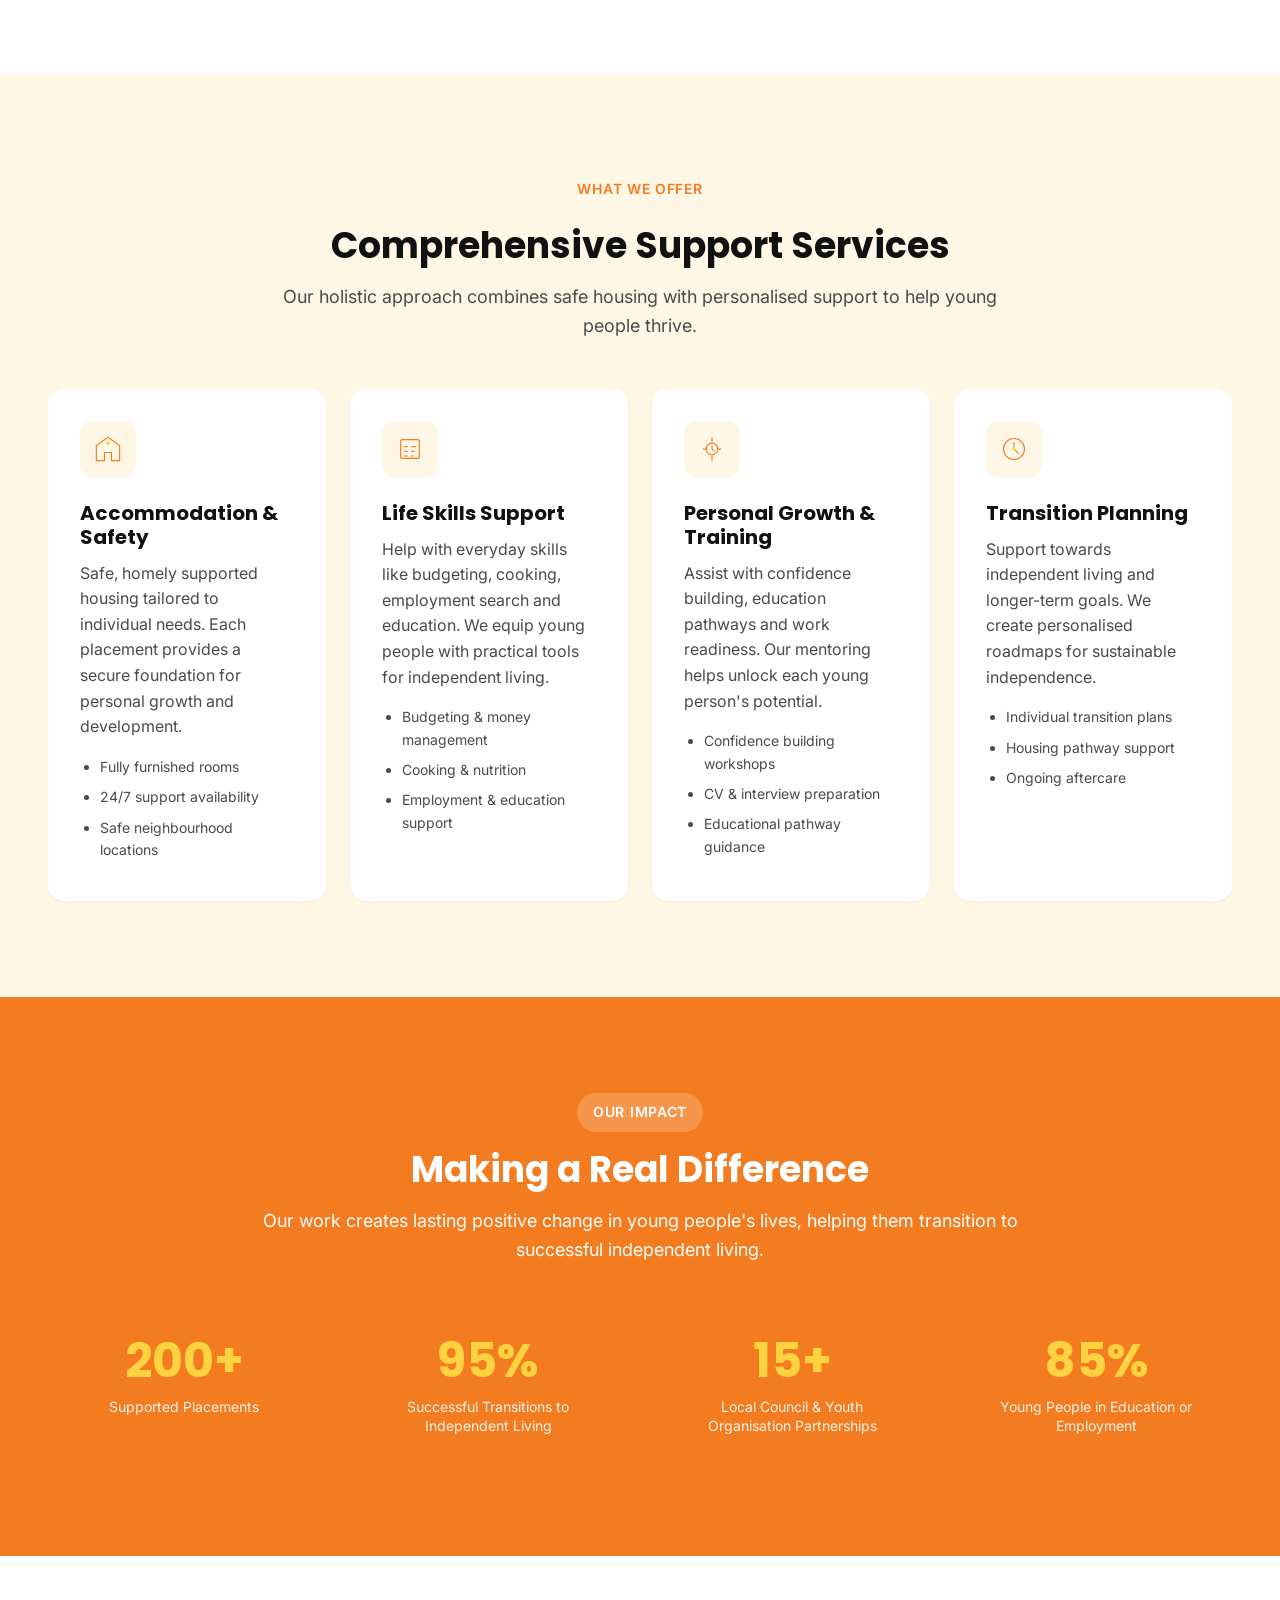
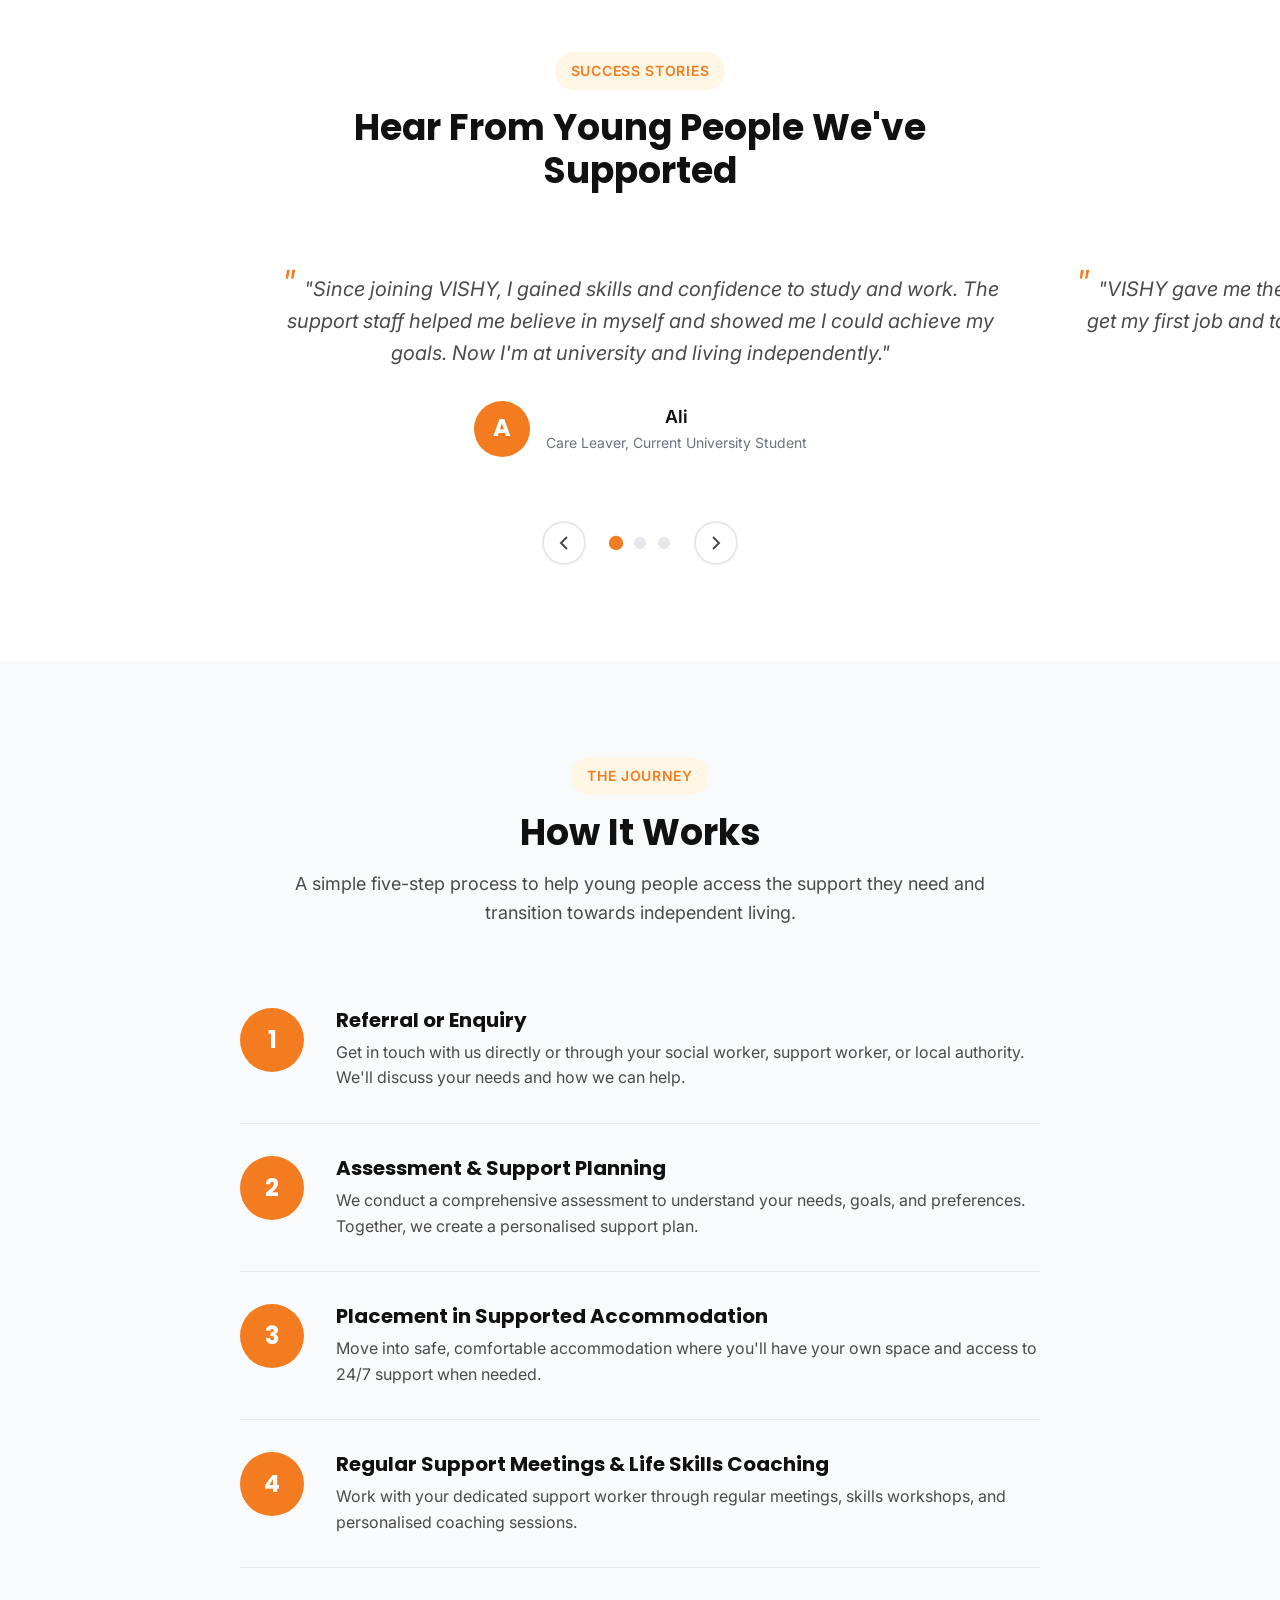
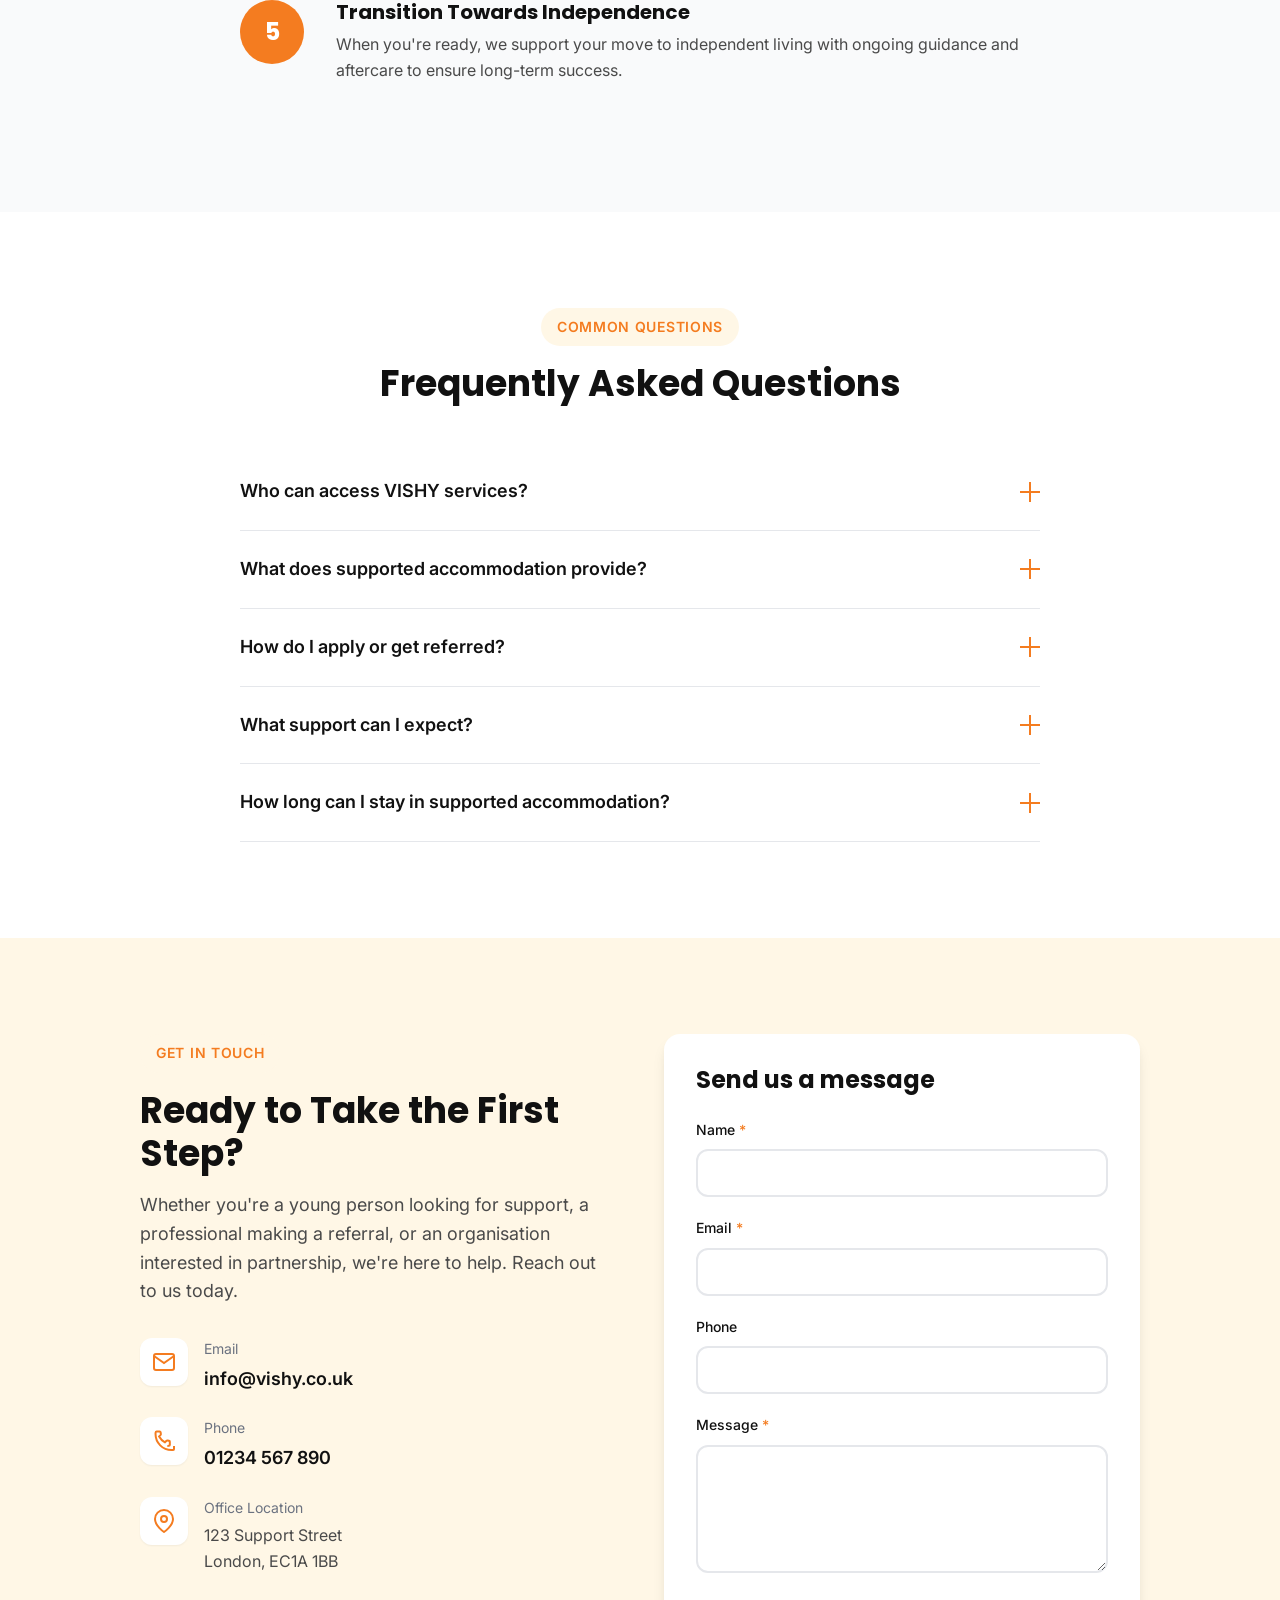
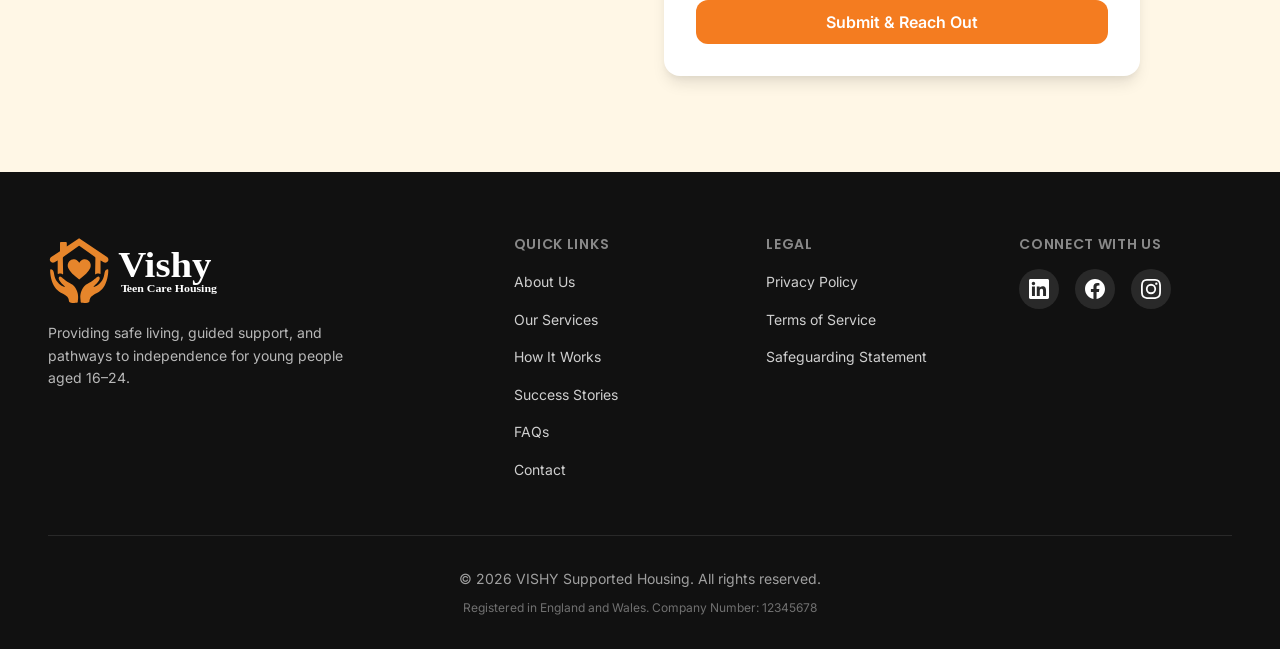
==== commit f47607b2: "Add white logo for footer, use same cropped viewBox, update index.html" ====
--- a/index.html
+++ b/index.html
@@ -647,7 +647,7 @@
       <div class="footer-content">
         <div class="footer-brand">
           <a href="#" class="logo footer-logo" aria-label="VISHY Home">
-            <img src="assets/Home.svg" alt="VISHY Logo" class="logo-img">
+            <img src="assets/Home_White.svg" alt="VISHY Logo" class="logo-img">
           </a>
           <p class="footer-mission">
             Providing safe living, guided support, and pathways to independence
--- a/css/style.css
+++ b/css/style.css
@@ -105,7 +105,7 @@
   font-size: 16px;
   overflow-x: hidden;
   -webkit-overflow-scrolling: touch;
-  scroll-padding-top: 80px;
+  scroll-padding-top: 120px;
 }
 
 @media (prefers-reduced-motion: no-preference) {
@@ -232,18 +232,18 @@
   width: 100%;
   max-width: 1280px;
   margin: 0 auto;
-  padding: 0 var(--space-4);
+  padding: 0 var(--space-6);
 }
 
 @media (min-width: 640px) {
   .container {
-    padding: 0 var(--space-6);
+    padding: 0 var(--space-8);
   }
 }
 
 @media (min-width: 768px) {
   .container {
-    padding: 0 var(--space-8);
+    padding: 0 var(--space-10);
   }
 }
 
@@ -446,13 +446,13 @@
   display: flex;
   align-items: center;
   justify-content: space-between;
-  height: 64px;
+  height: 100px;
   padding: 0 var(--space-4);
 }
 
 @media (min-width: 768px) {
   .header-container {
-    height: 72px;
+    height: 120px;
     padding: 0 var(--space-6);
   }
 }
@@ -470,7 +470,7 @@
 }
 
 .logo-img {
-  height: 48px;
+  height: 56px;
   width: auto;
   display: block;
   object-fit: contain;
@@ -478,7 +478,7 @@
 
 @media (min-width: 768px) {
   .logo-img {
-    height: 60px;
+    height: 70px;
   }
 }
 
@@ -569,7 +569,7 @@
     display: flex;
     flex-direction: column;
     position: absolute;
-    top: 64px;
+    top: 100px;
     left: 0;
     right: 0;
     background: white;
@@ -580,7 +580,7 @@
     opacity: 0;
     visibility: hidden;
     transition: all var(--transition-base);
-    max-height: calc(100vh - 64px);
+    max-height: calc(100vh - 100px);
     overflow-y: auto;
   }
 
@@ -635,7 +635,7 @@
   min-height: 100dvh;
   display: flex;
   align-items: center;
-  padding-top: 80px;
+  padding-top: 120px;
   padding-bottom: var(--space-8);
   background: linear-gradient(135deg, var(--color-background-alt) 0%, white 50%, var(--color-background-subtle) 100%);
   overflow: hidden;
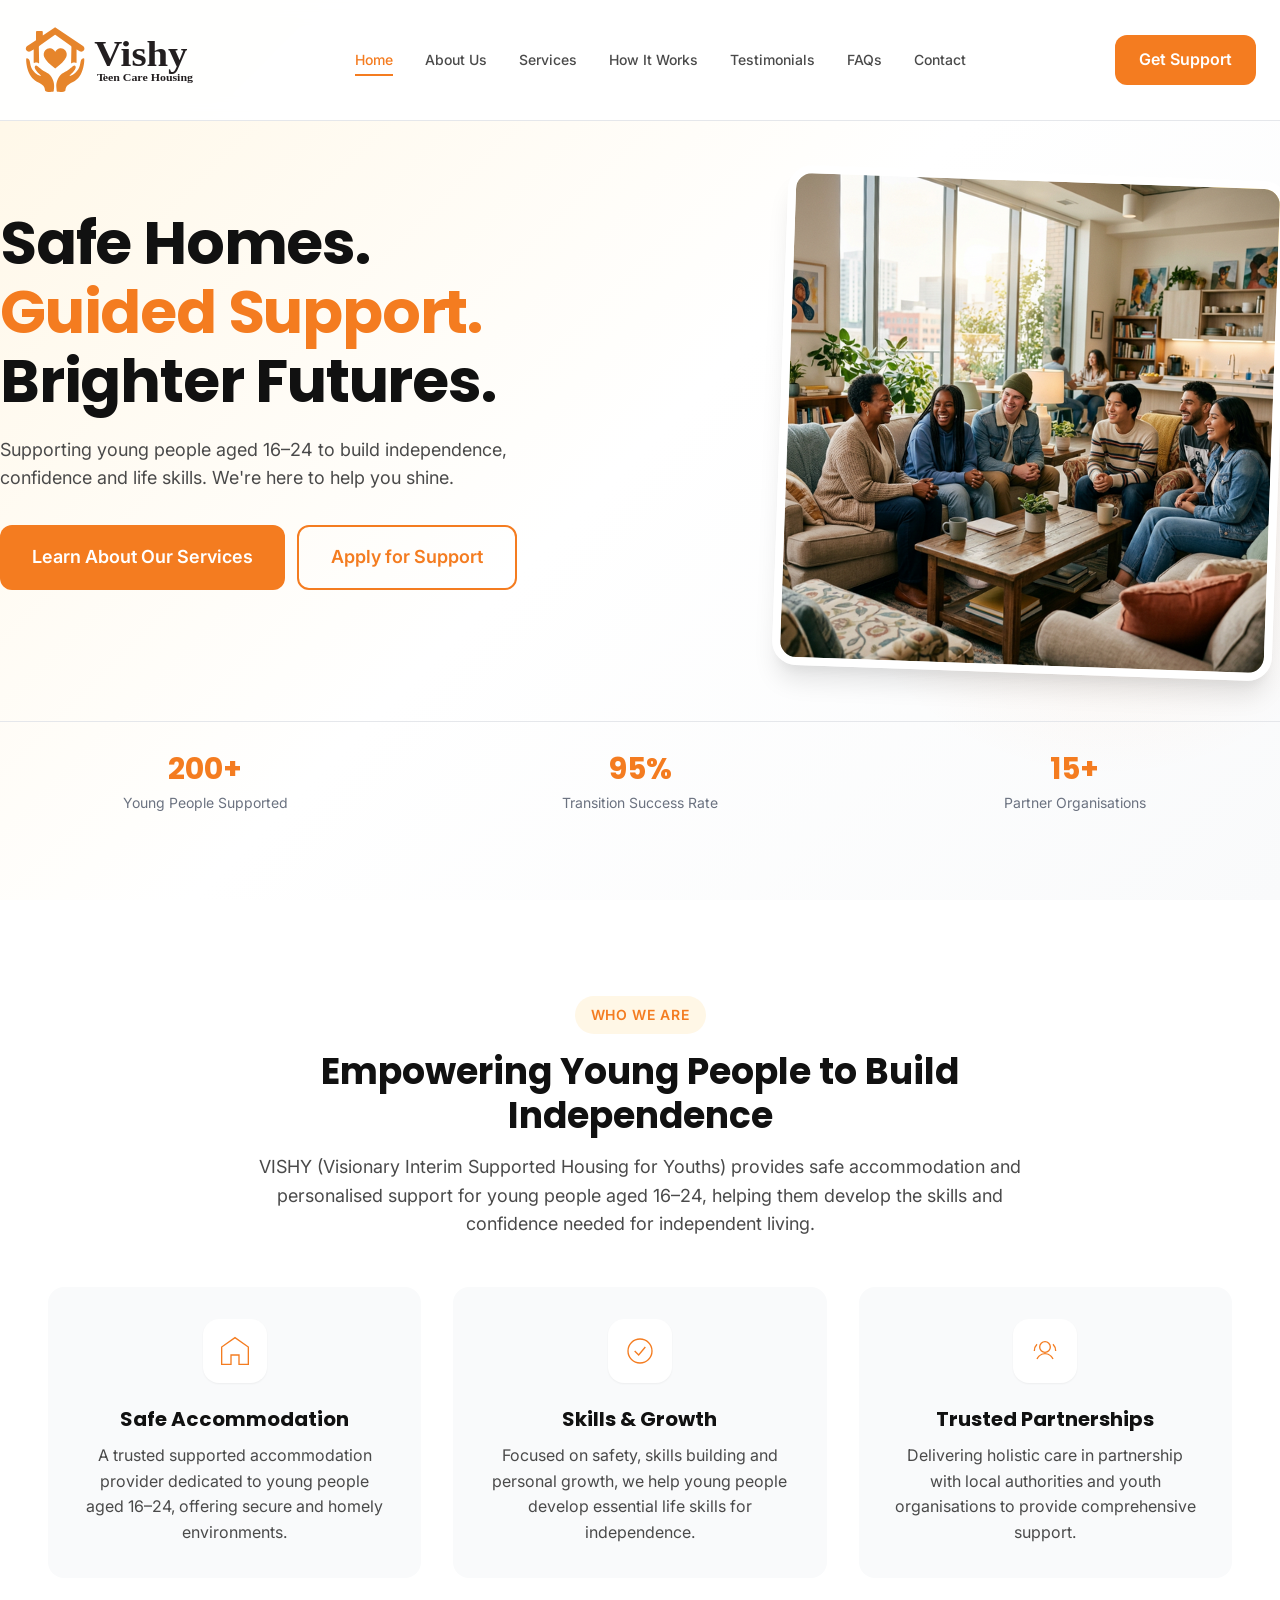
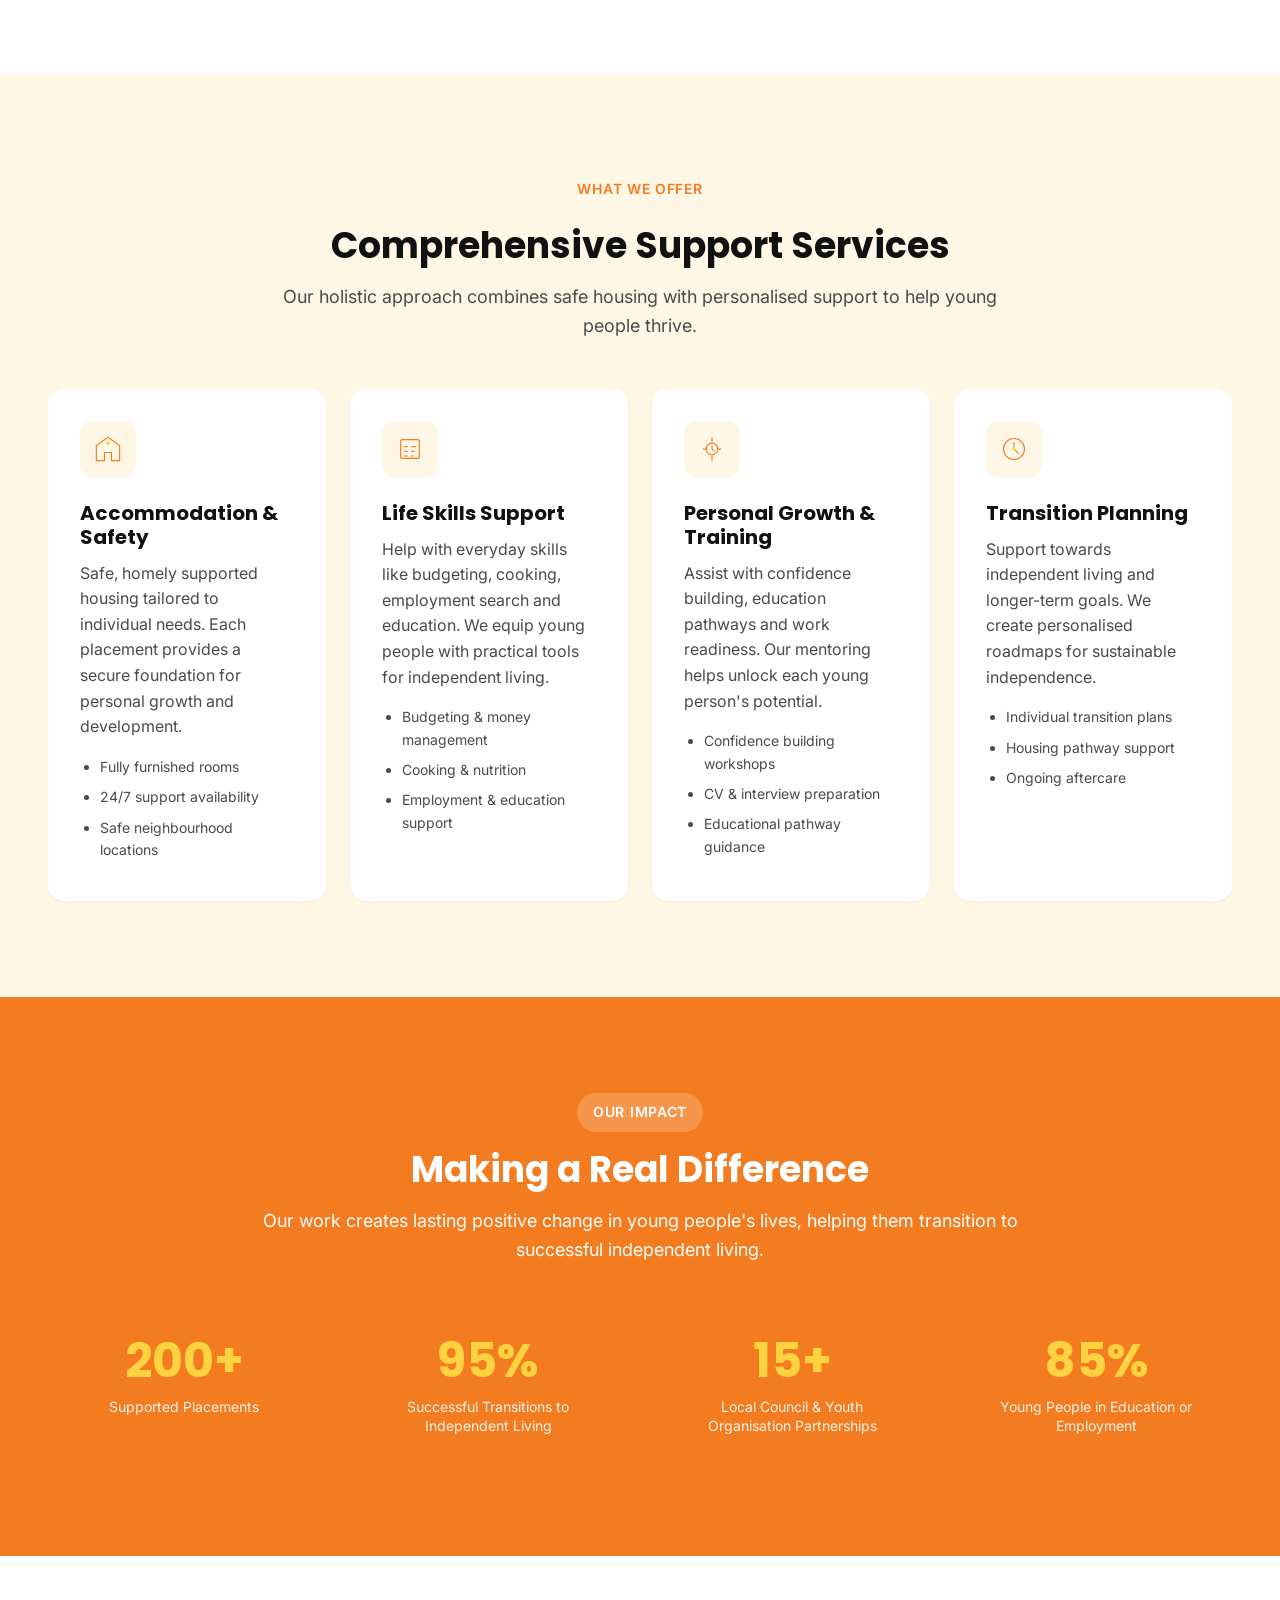
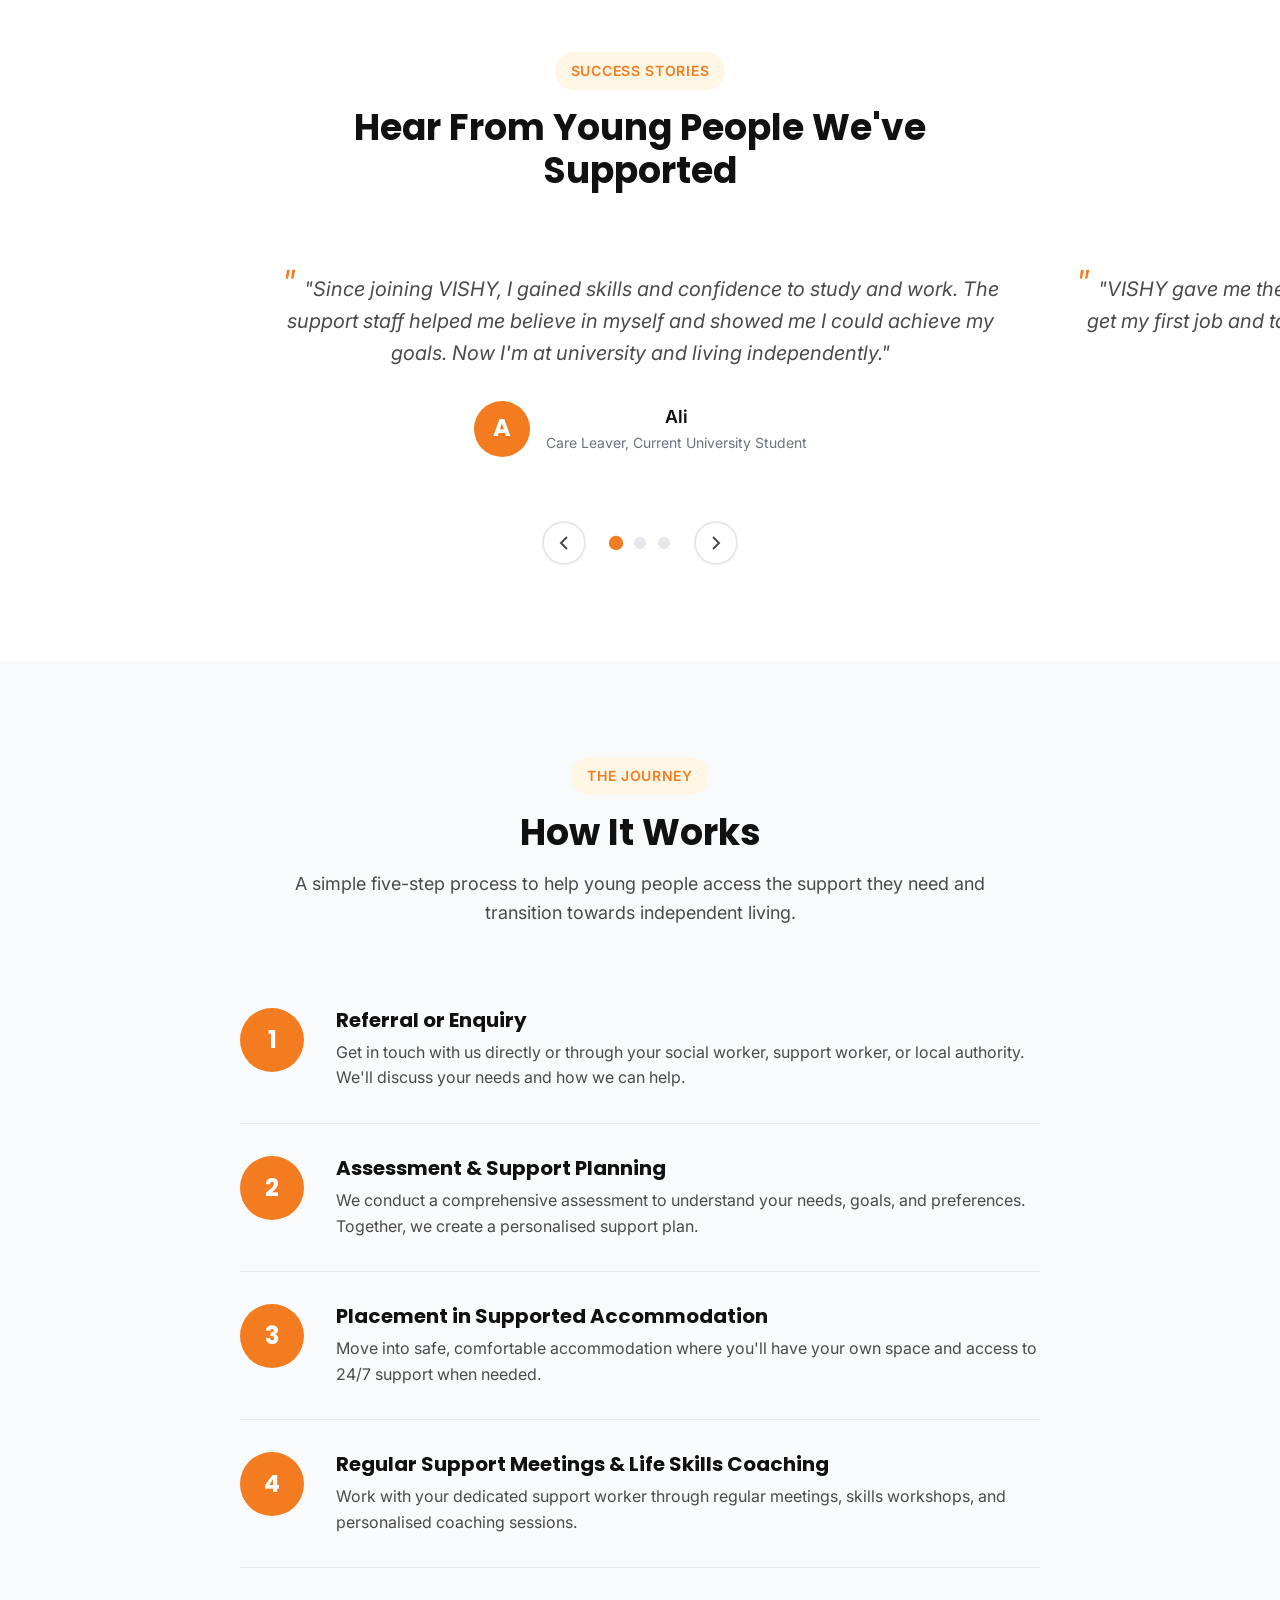
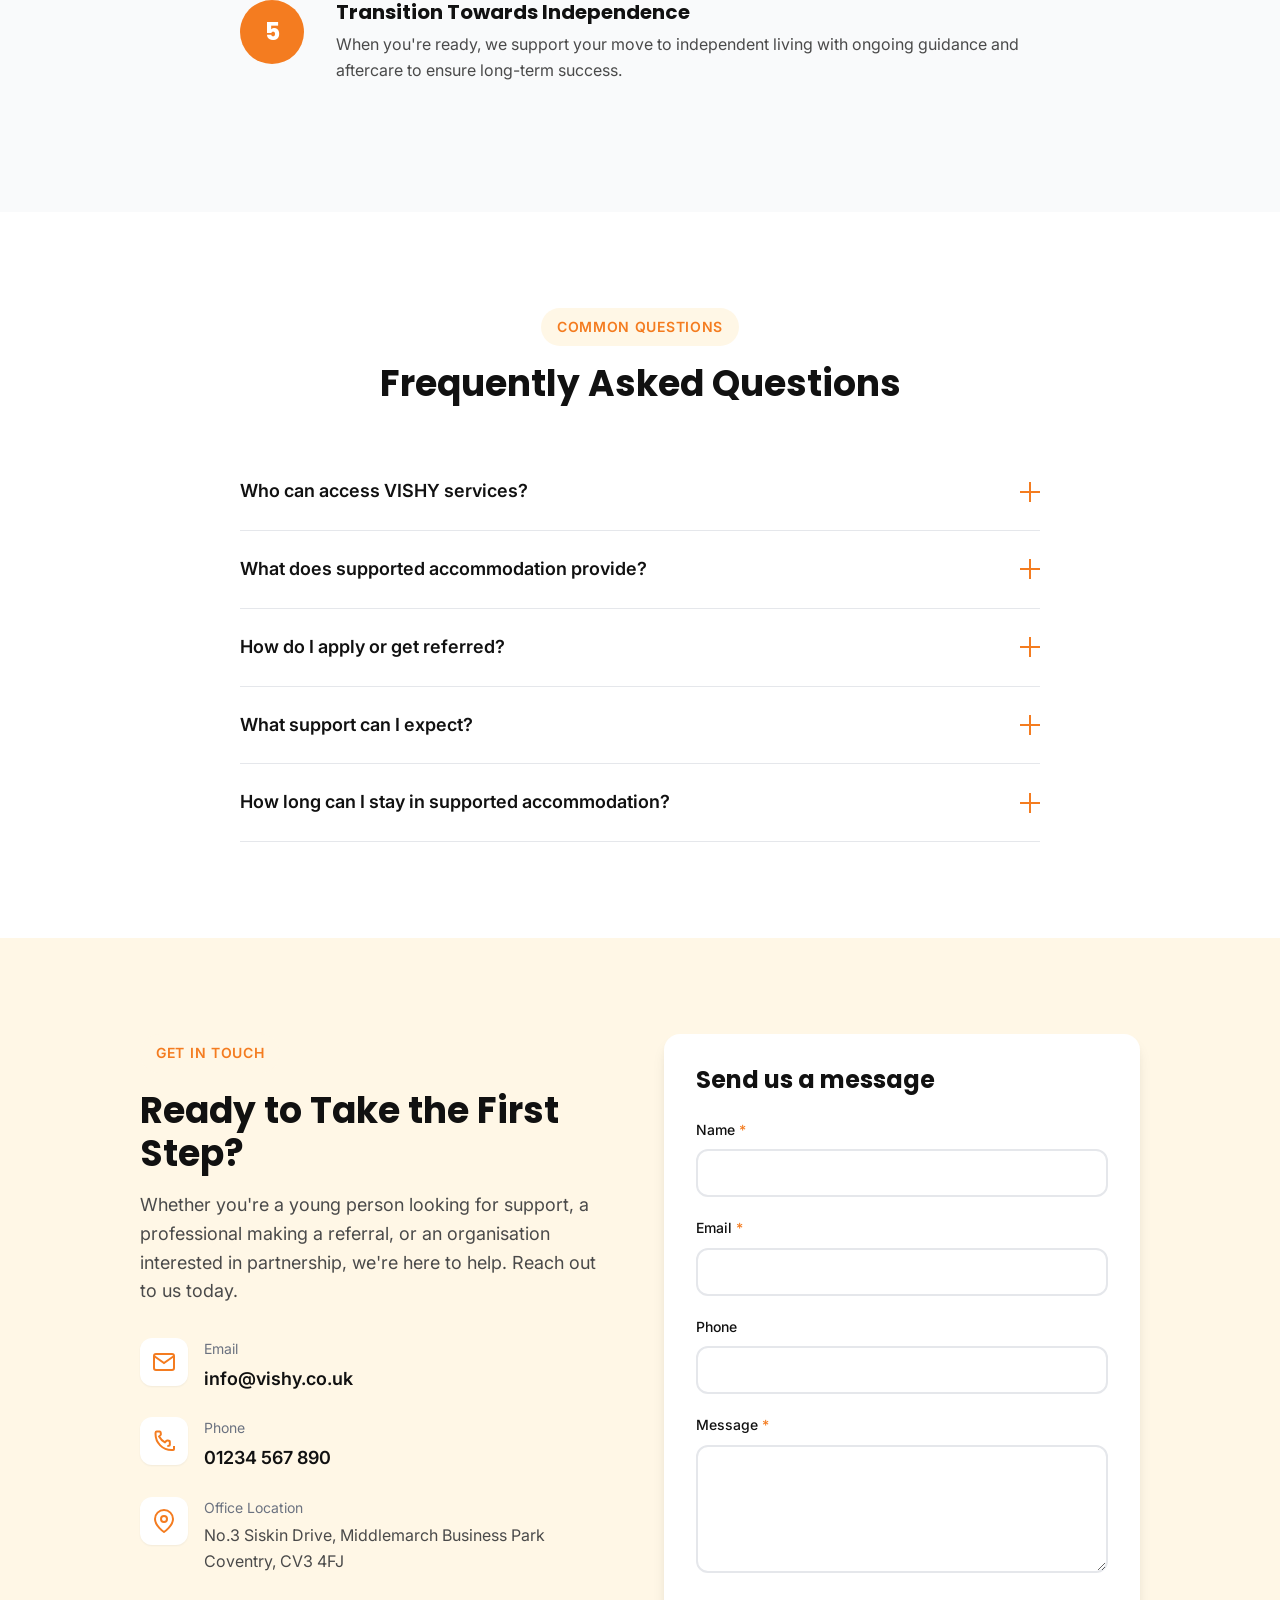
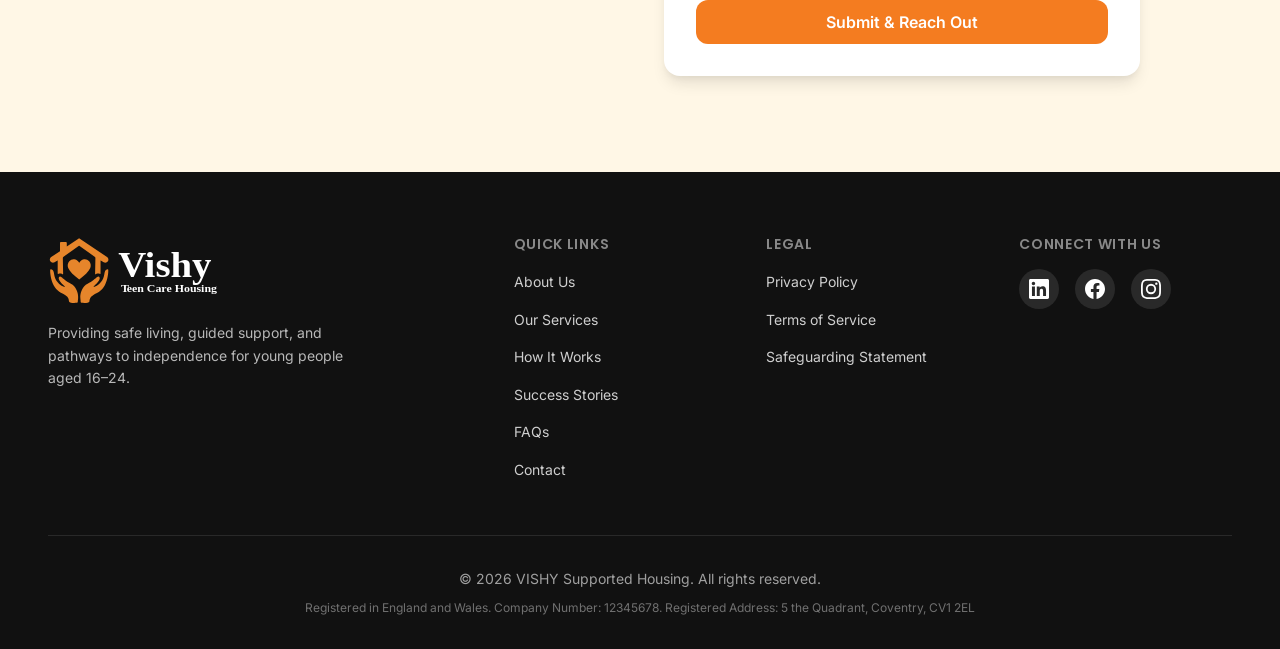
==== commit 0d88f743: "Update registered and office addresses" ====
--- a/index.html
+++ b/index.html
@@ -602,8 +602,8 @@
                 <div class="contact-details">
                   <span class="contact-label">Office Location</span>
                   <address>
-                    123 Support Street<br>
-                    London, EC1A 1BB
+                    No.3 Siskin Drive, Middlemarch Business Park<br>
+                    Coventry, CV3 4FJ
                   </address>
                 </div>
               </div>
@@ -703,7 +703,7 @@
 
       <div class="footer-bottom">
         <p class="copyright">© 2026 VISHY Supported Housing. All rights reserved.</p>
-        <p class="company-info">Registered in England and Wales. Company Number: 12345678</p>
+        <p class="company-info">Registered in England and Wales. Company Number: 12345678. Registered Address: 5 the Quadrant, Coventry, CV1 2EL</p>
       </div>
     </div>
   </footer>
